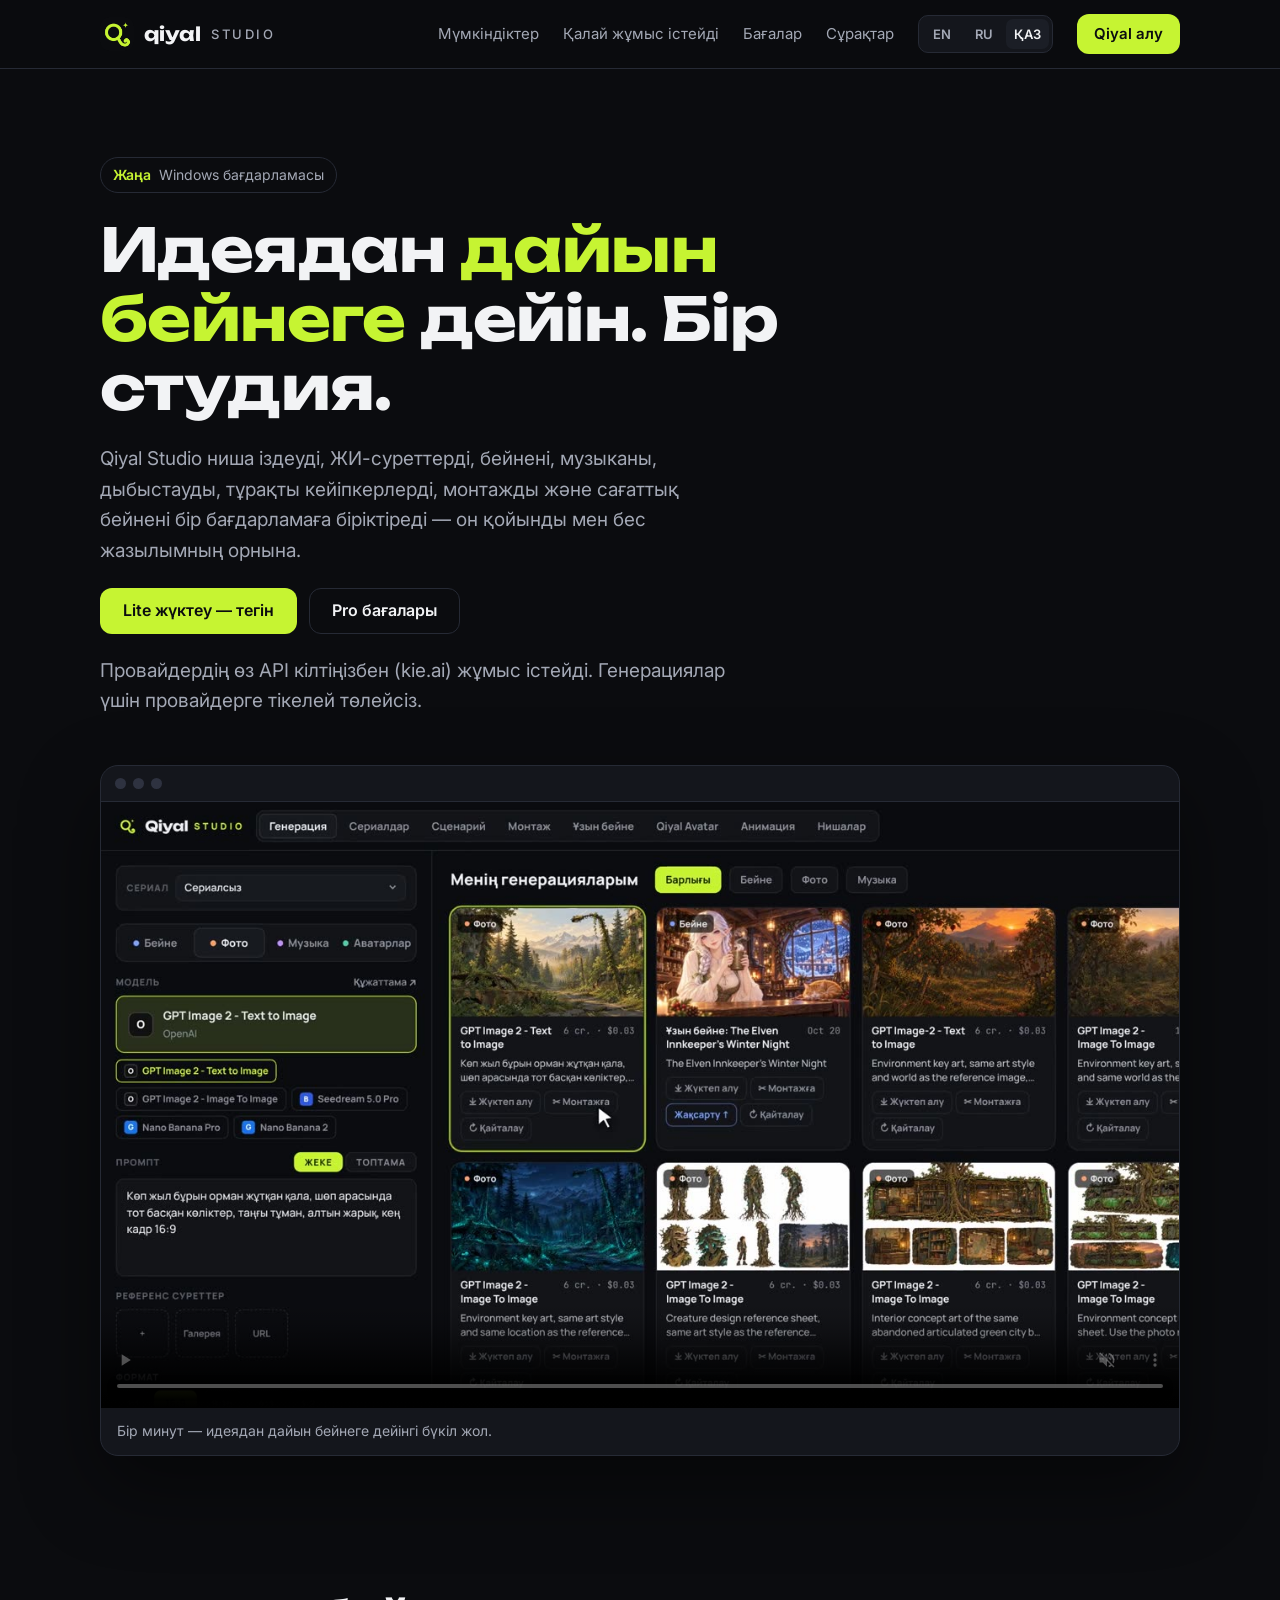
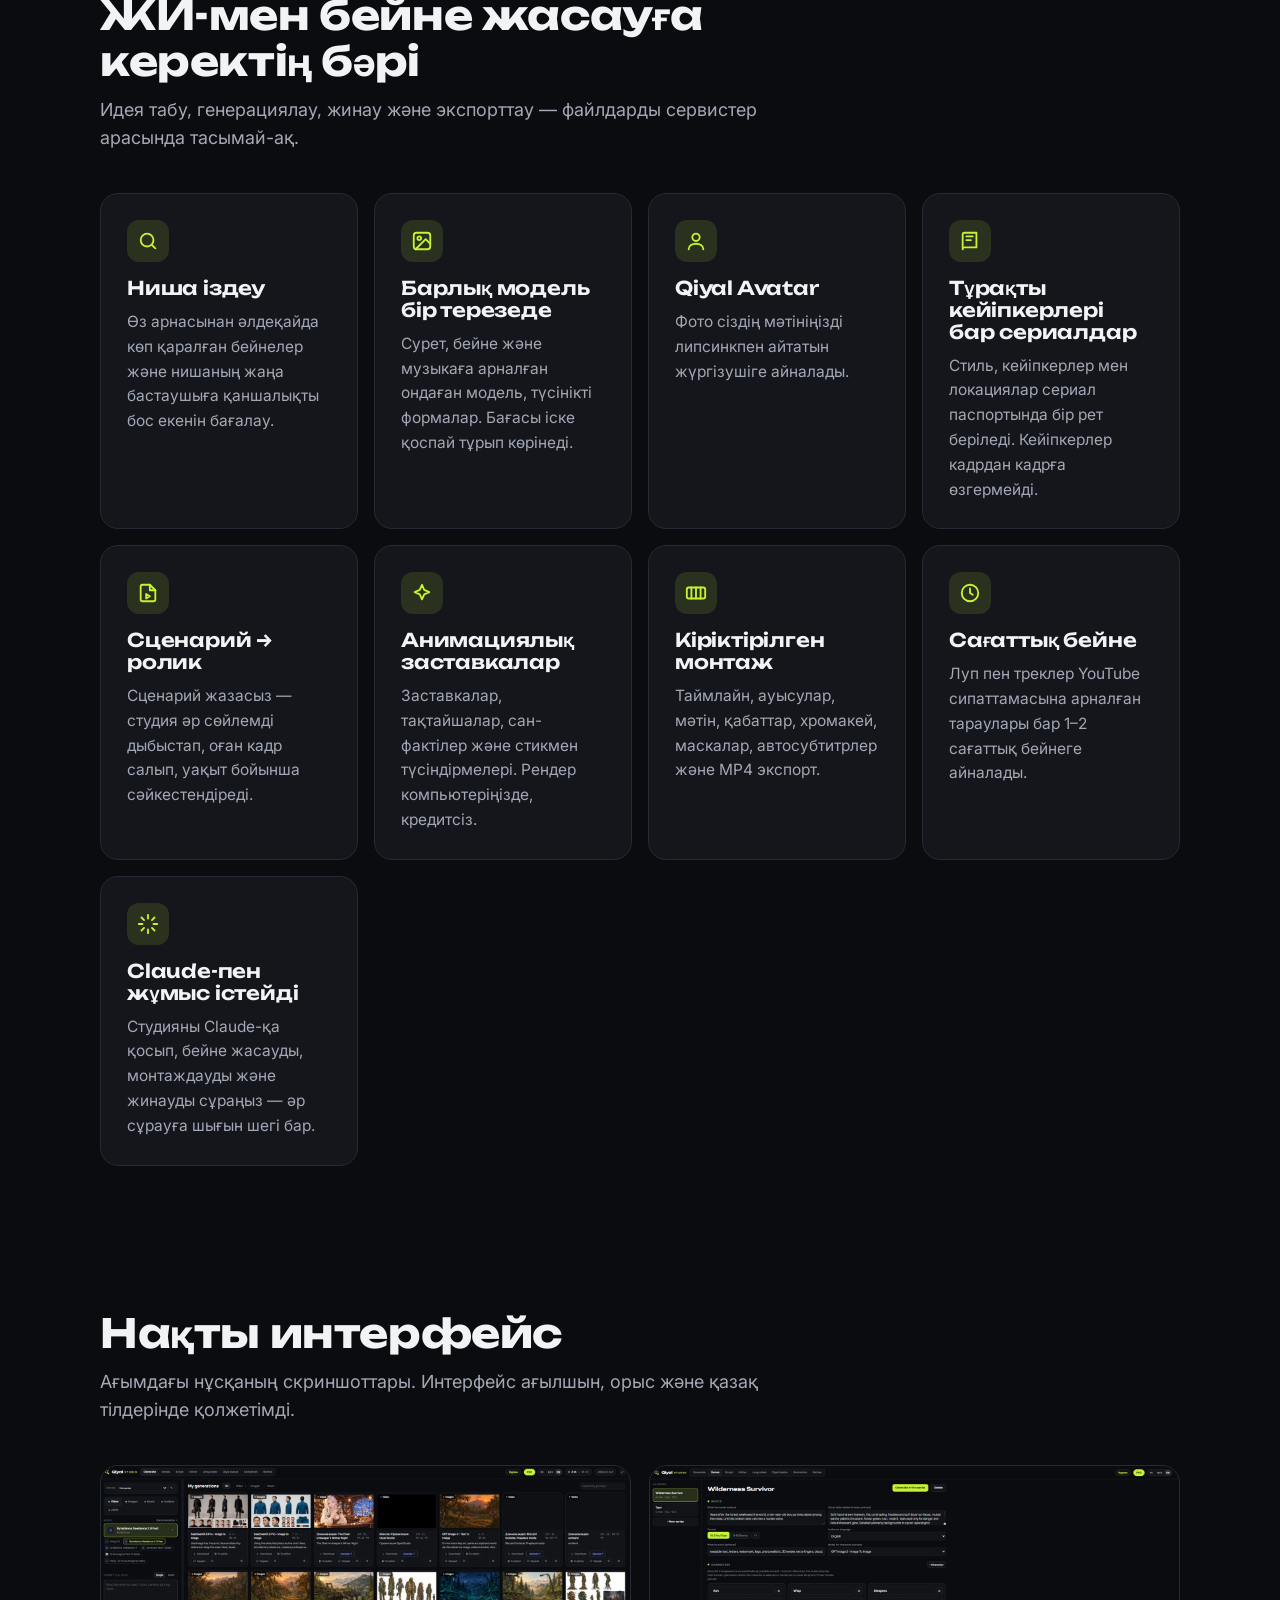
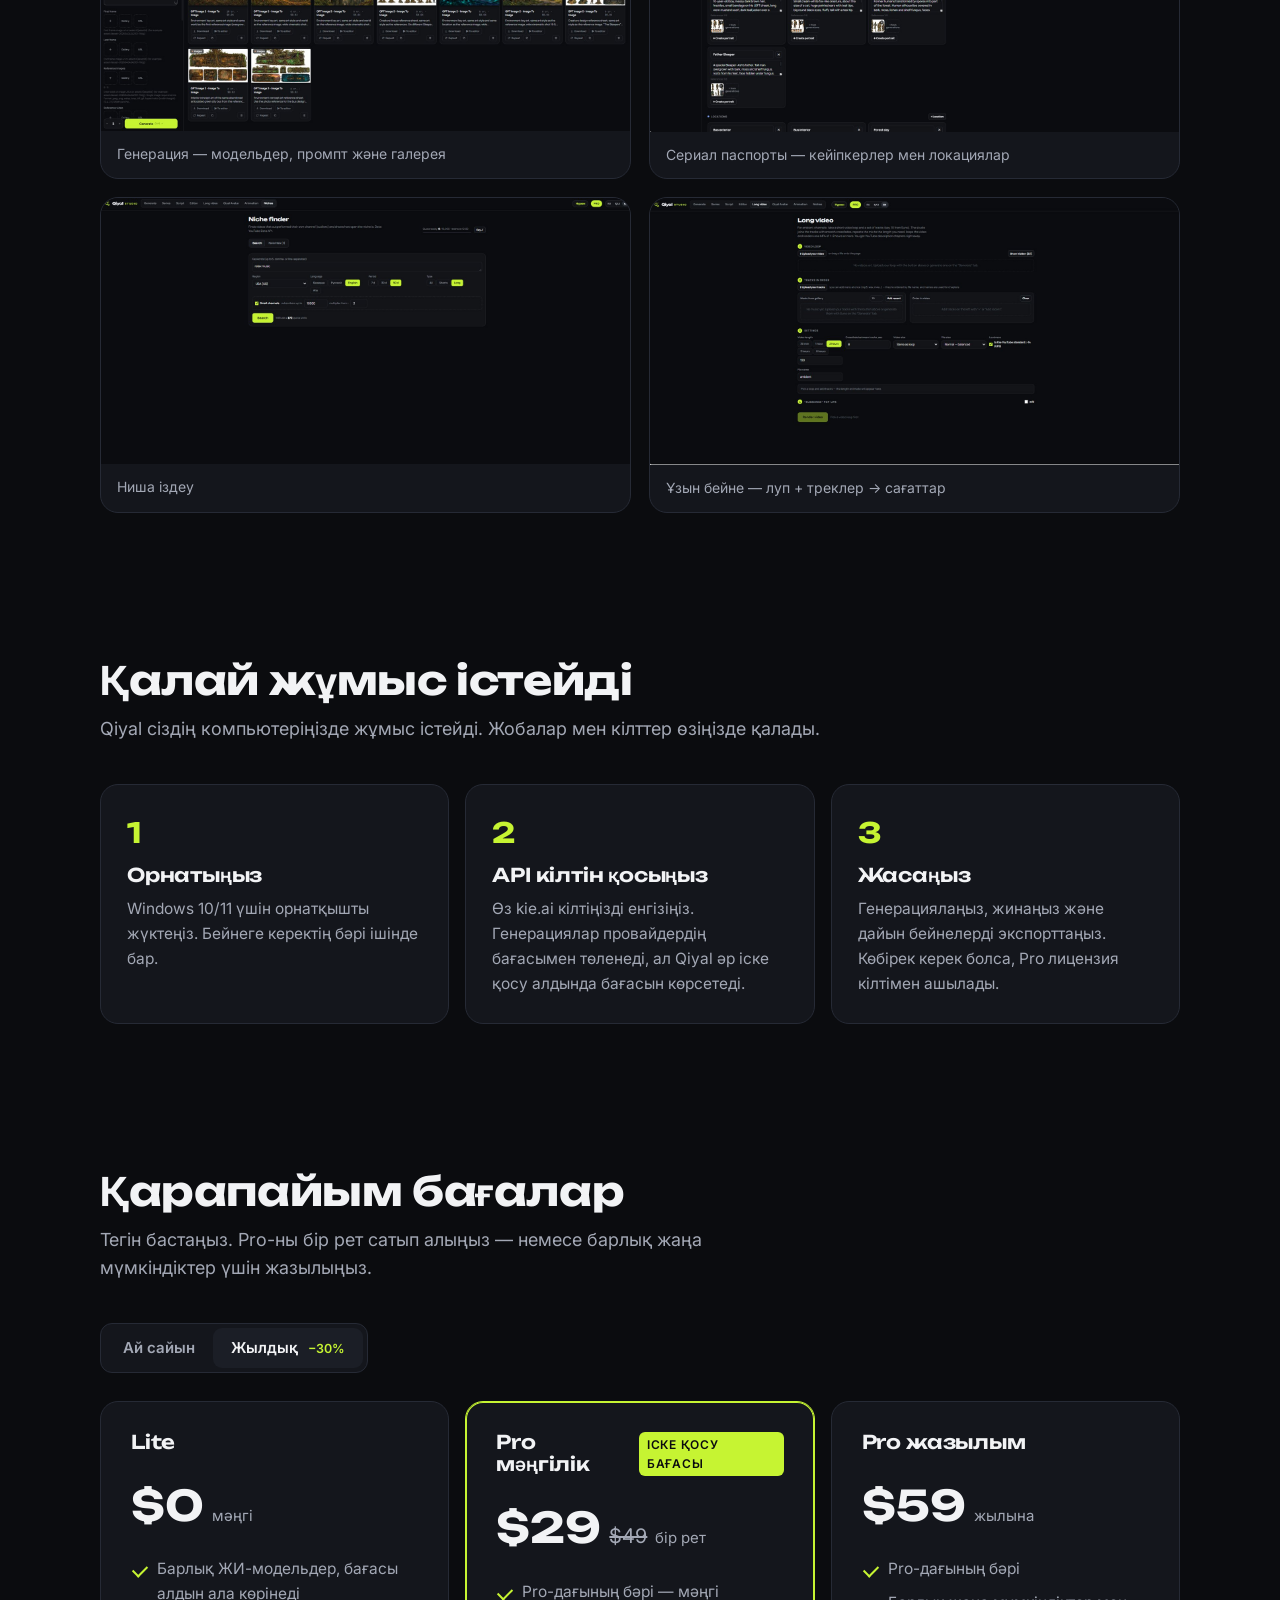
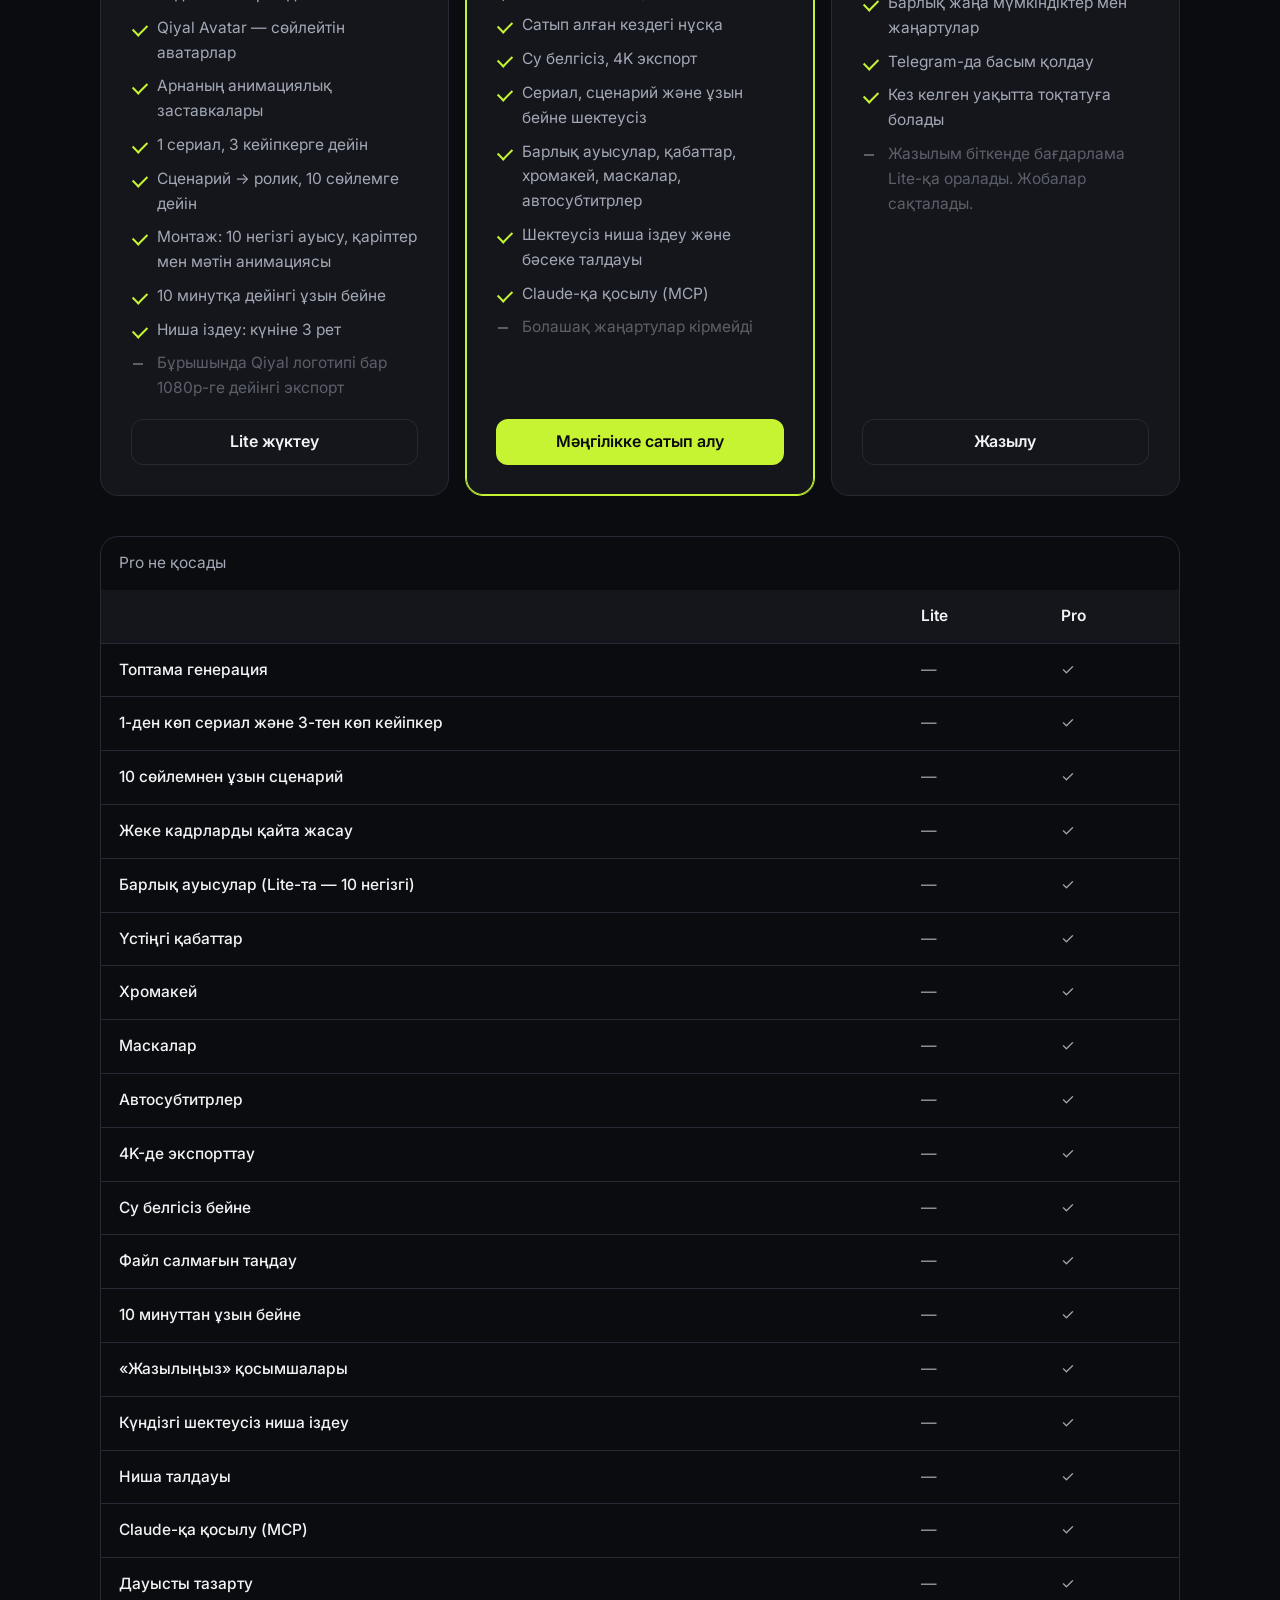
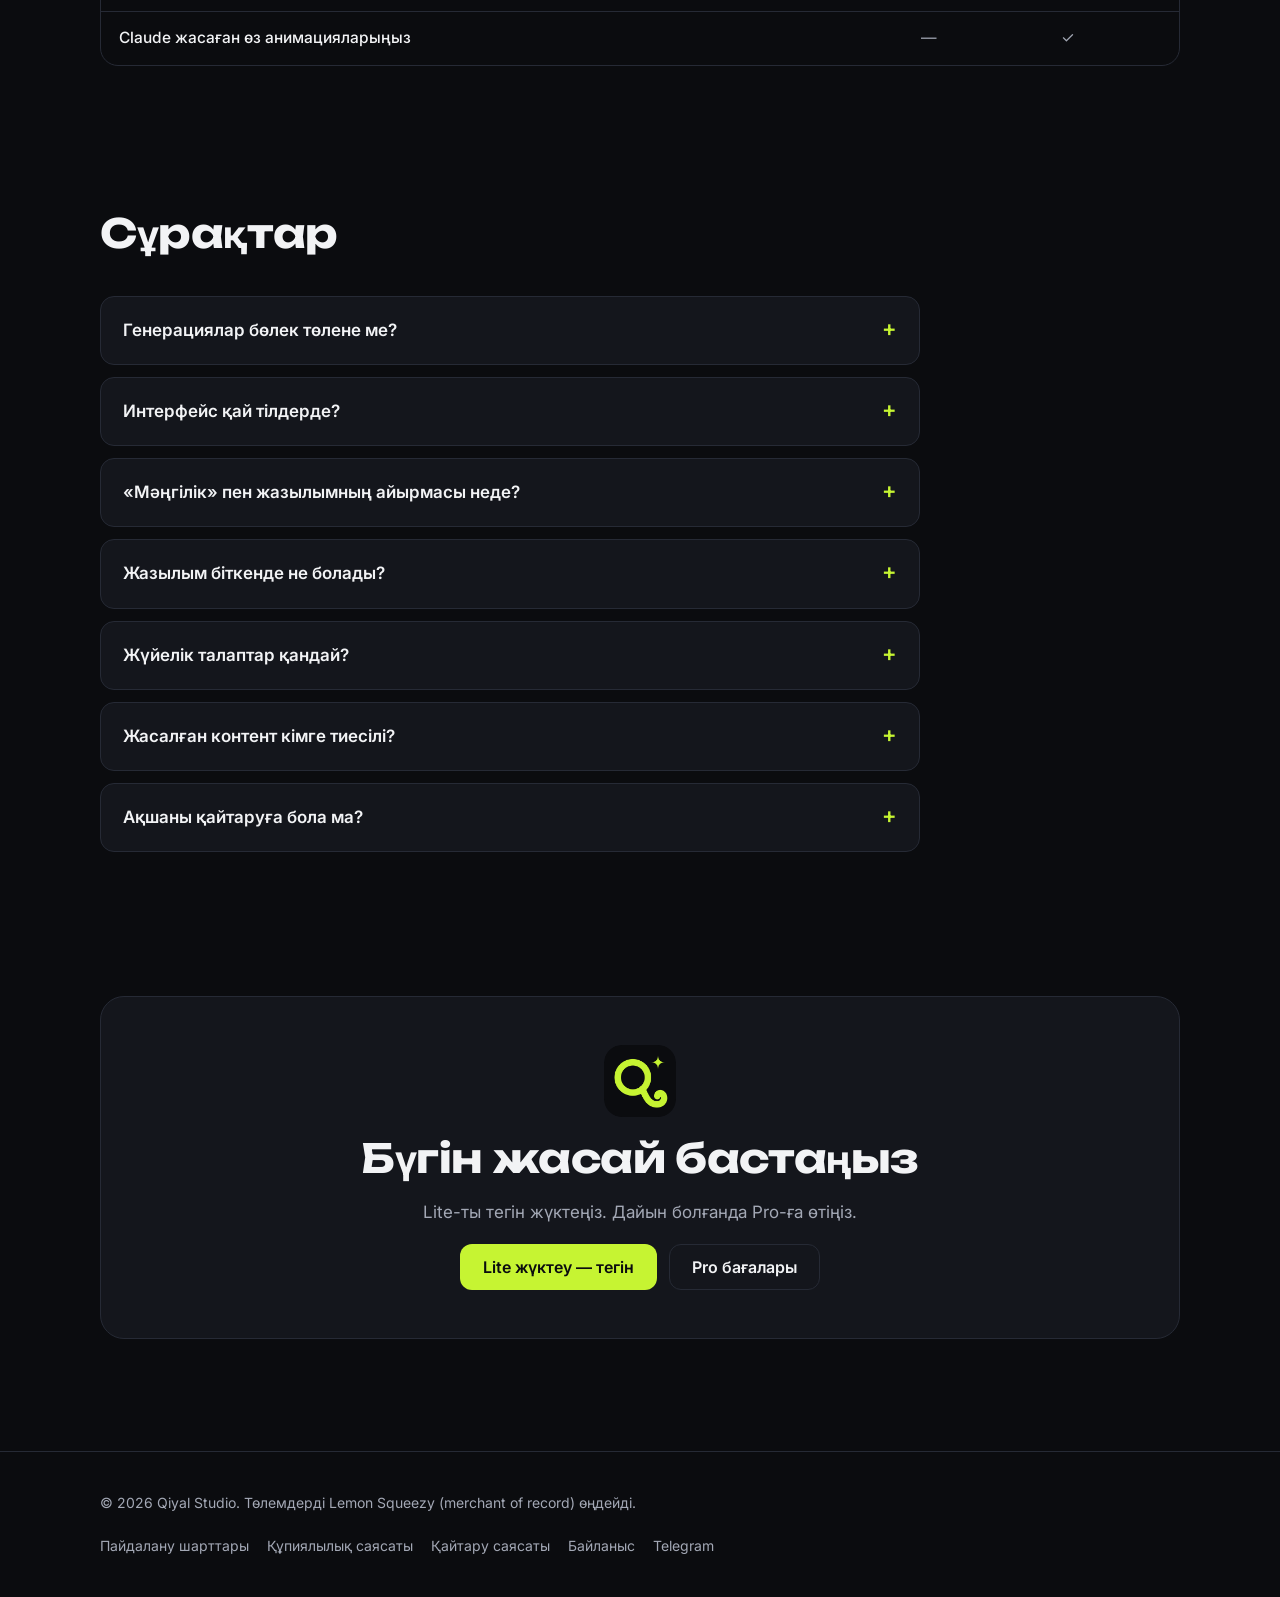
==== kk/index.html @ 86a0d2f8 "Add Qiyal Studio website (EN/RU/KZ) Co-Authored-By: Claude Opus 5.5 <noreply@anthropic.com> Claude-S" ====
<!doctype html>
<html lang="kk">
<head>
<meta charset="utf-8">
<meta name="viewport" content="width=device-width, initial-scale=1">
<title>Qiyal Studio — Windows-қа арналған ЖИ-контент студиясы</title>
<meta name="description" content="ЖИ-суреттер, бейне, музыка, дыбыстау, тұрақты кейіпкерлер, монтаж және сағаттық бейне — бір бағдарламада. Өз API кілтіңізбен жұмыс істейді.">
<link rel="icon" type="image/png" href="../assets/favicon.png">
<link rel="alternate" hreflang="en" href="../index.html"><link rel="alternate" hreflang="ru" href="../ru/index.html"><link rel="alternate" hreflang="kk" href="../kk/index.html">
<link rel="preconnect" href="https://fonts.googleapis.com">
<link rel="preconnect" href="https://fonts.gstatic.com" crossorigin>
<link href="https://fonts.googleapis.com/css2?family=Inter:wght@400;500;600&family=Unbounded:wght@600;700&display=swap" rel="stylesheet">
<link rel="stylesheet" href="../style.css">
</head>
<body><header class="nav"><div class="wrap">
<a class="brand" href="index.html"><img src="../assets/logo.png" alt="">qiyal <span>studio</span></a>
<nav class="nav-links" aria-label="Main"><a href="#features">Мүмкіндіктер</a><a href="#how">Қалай жұмыс істейді</a><a href="#pricing">Бағалар</a><a href="#faq">Сұрақтар</a><div class="langsw" role="group" aria-label="Language"><a href="../index.html" data-lang="en">EN</a><a href="../ru/index.html" data-lang="ru">RU</a><a href="../kk/index.html" data-lang="kk" class="on" aria-current="true">ҚАЗ</a></div><a class="btn btn-primary btn-sm" href="#pricing">Qiyal алу</a></nav>
</div></header>
<main>
<section class="hero"><div class="wrap">
 <div class="hero-copy">
  <span class="eyebrow"><b>Жаңа</b> Windows бағдарламасы</span>
  <h1>Идеядан <em>дайын бейнеге</em> дейін. Бір студия.</h1>
  <p>Qiyal Studio ниша іздеуді, ЖИ-суреттерді, бейнені, музыканы, дыбыстауды, тұрақты кейіпкерлерді, монтажды және сағаттық бейнені бір бағдарламаға біріктіреді — он қойынды мен бес жазылымның орнына.</p>
  <div class="cta-row"><a class="btn btn-primary" href="#download">Lite жүктеу — тегін</a><a class="btn btn-ghost" href="#pricing">Pro бағалары</a></div>
  <p class="note">Провайдердің өз API кілтіңізбен (kie.ai) жұмыс істейді. Генерациялар үшін провайдерге тікелей төлейсіз.</p>
 </div>
 <figure class="shot videoshot"><div class="shot-bar" aria-hidden="true"><i></i><i></i><i></i></div>
  <video src="../assets/promo_kk.mp4" poster="../assets/poster_kk.jpg" autoplay muted loop playsinline controls preload="metadata" width="1280" height="720"></video>
  <figcaption>Бір минут — идеядан дайын бейнеге дейінгі бүкіл жол.</figcaption></figure>
</div></section>

<section id="features"><div class="wrap">
 <div class="section-head"><h2>ЖИ-мен бейне жасауға керектің бәрі</h2><p>Идея табу, генерациялау, жинау және экспорттау — файлдарды сервистер арасында тасымай-ақ.</p></div>
 <div class="grid"><article class="card"><div class="icon"><svg viewBox="0 0 24 24" fill="none" stroke="currentColor" stroke-width="2" stroke-linecap="round" stroke-linejoin="round" aria-hidden="true"><circle cx="11" cy="11" r="7"/><path d="m20 20-3.5-3.5"/></svg></div><h3>Ниша іздеу</h3><p>Өз арнасынан әлдеқайда көп қаралған бейнелер және нишаның жаңа бастаушыға қаншалықты бос екенін бағалау.</p></article><article class="card"><div class="icon"><svg viewBox="0 0 24 24" fill="none" stroke="currentColor" stroke-width="2" stroke-linecap="round" stroke-linejoin="round" aria-hidden="true"><rect x="3" y="3" width="18" height="18" rx="3"/><circle cx="9" cy="9" r="2"/><path d="m21 15-5-5L5 21"/></svg></div><h3>Барлық модель бір терезеде</h3><p>Сурет, бейне және музыкаға арналған ондаған модель, түсінікті формалар. Бағасы іске қоспай тұрып көрінеді.</p></article><article class="card"><div class="icon"><svg viewBox="0 0 24 24" fill="none" stroke="currentColor" stroke-width="2" stroke-linecap="round" stroke-linejoin="round" aria-hidden="true"><circle cx="12" cy="8" r="4"/><path d="M4 21c0-4 4-6 8-6s8 2 8 6"/></svg></div><h3>Qiyal Avatar</h3><p>Фото сіздің мәтініңізді липсинкпен айтатын жүргізушіге айналады.</p></article><article class="card"><div class="icon"><svg viewBox="0 0 24 24" fill="none" stroke="currentColor" stroke-width="2" stroke-linecap="round" stroke-linejoin="round" aria-hidden="true"><path d="M4 19.5V5a2 2 0 0 1 2-2h13v16H6a2 2 0 0 0-2 2"/><path d="M8 7h7M8 11h5"/></svg></div><h3>Тұрақты кейіпкерлері бар сериалдар</h3><p>Стиль, кейіпкерлер мен локациялар сериал паспортында бір рет беріледі. Кейіпкерлер кадрдан кадрға өзгермейді.</p></article><article class="card"><div class="icon"><svg viewBox="0 0 24 24" fill="none" stroke="currentColor" stroke-width="2" stroke-linecap="round" stroke-linejoin="round" aria-hidden="true"><path d="M14 3H6a2 2 0 0 0-2 2v14a2 2 0 0 0 2 2h12a2 2 0 0 0 2-2V9z"/><path d="M14 3v6h6"/><path d="m10 13 4 2.5-4 2.5z"/></svg></div><h3>Сценарий → ролик</h3><p>Сценарий жазасыз — студия әр сөйлемді дыбыстап, оған кадр салып, уақыт бойынша сәйкестендіреді.</p></article><article class="card"><div class="icon"><svg viewBox="0 0 24 24" fill="none" stroke="currentColor" stroke-width="2" stroke-linecap="round" stroke-linejoin="round" aria-hidden="true"><path d="M12 3l2.4 5.6L20 11l-5.6 2.4L12 19l-2.4-5.6L4 11l5.6-2.4z"/></svg></div><h3>Анимациялық заставкалар</h3><p>Заставкалар, тақтайшалар, сан-фактілер және стикмен түсіндірмелері. Рендер компьютеріңізде, кредитсіз.</p></article><article class="card"><div class="icon"><svg viewBox="0 0 24 24" fill="none" stroke="currentColor" stroke-width="2" stroke-linecap="round" stroke-linejoin="round" aria-hidden="true"><rect x="2" y="6" width="20" height="12" rx="2"/><path d="M7 6v12M12 6v12M17 6v12"/></svg></div><h3>Кіріктірілген монтаж</h3><p>Таймлайн, ауысулар, мәтін, қабаттар, хромакей, маскалар, автосубтитрлер және MP4 экспорт.</p></article><article class="card"><div class="icon"><svg viewBox="0 0 24 24" fill="none" stroke="currentColor" stroke-width="2" stroke-linecap="round" stroke-linejoin="round" aria-hidden="true"><circle cx="12" cy="12" r="9"/><path d="M12 7v5l3 2"/></svg></div><h3>Сағаттық бейне</h3><p>Луп пен треклер YouTube сипаттамасына арналған тараулары бар 1–2 сағаттық бейнеге айналады.</p></article><article class="card"><div class="icon"><svg viewBox="0 0 24 24" fill="none" stroke="currentColor" stroke-width="2" stroke-linecap="round" stroke-linejoin="round" aria-hidden="true"><path d="M12 2v4M12 18v4M4.9 4.9l2.8 2.8M16.3 16.3l2.8 2.8M2 12h4M18 12h4M4.9 19.1l2.8-2.8M16.3 7.7l2.8-2.8"/></svg></div><h3>Claude-пен жұмыс істейді</h3><p>Студияны Claude-қа қосып, бейне жасауды, монтаждауды және жинауды сұраңыз — әр сұрауға шығын шегі бар.</p></article></div>
</div></section>

<section><div class="wrap">
 <div class="section-head"><h2>Нақты интерфейс</h2><p>Ағымдағы нұсқаның скриншоттары. Интерфейс ағылшын, орыс және қазақ тілдерінде қолжетімді.</p></div>
 <div class="shots"><figure class="shotfig"><img src="../assets/screens/generate.jpg" alt="Генерация — модельдер, промпт және галерея" loading="lazy" width="1600" height="800"><figcaption>Генерация — модельдер, промпт және галерея</figcaption></figure><figure class="shotfig"><img src="../assets/screens/series.jpg" alt="Сериал паспорты — кейіпкерлер мен локациялар" loading="lazy" width="1600" height="800"><figcaption>Сериал паспорты — кейіпкерлер мен локациялар</figcaption></figure><figure class="shotfig"><img src="../assets/screens/niches.jpg" alt="Ниша іздеу" loading="lazy" width="1600" height="800"><figcaption>Ниша іздеу</figcaption></figure><figure class="shotfig"><img src="../assets/screens/long.jpg" alt="Ұзын бейне — луп + треклер → сағаттар" loading="lazy" width="1600" height="800"><figcaption>Ұзын бейне — луп + треклер → сағаттар</figcaption></figure></div>
</div></section>

<section id="how"><div class="wrap">
 <div class="section-head"><h2>Қалай жұмыс істейді</h2><p>Qiyal сіздің компьютеріңізде жұмыс істейді. Жобалар мен кілттер өзіңізде қалады.</p></div>
 <div class="steps"><div class="step"><h3>Орнатыңыз</h3><p>Windows 10/11 үшін орнатқышты жүктеңіз. Бейнеге керектің бәрі ішінде бар.</p></div><div class="step"><h3>API кілтін қосыңыз</h3><p>Өз kie.ai кілтіңізді енгізіңіз. Генерациялар провайдердің бағасымен төленеді, ал Qiyal әр іске қосу алдында бағасын көрсетеді.</p></div><div class="step"><h3>Жасаңыз</h3><p>Генерациялаңыз, жинаңыз және дайын бейнелерді экспорттаңыз. Көбірек керек болса, Pro лицензия кілтімен ашылады.</p></div></div>
</div></section>

<section id="pricing"><div class="wrap">
 <div class="section-head"><h2>Қарапайым бағалар</h2><p>Тегін бастаңыз. Pro-ны бір рет сатып алыңыз — немесе барлық жаңа мүмкіндіктер үшін жазылыңыз.</p></div>
 <div class="toggle" role="group"><button type="button" id="bill-month" aria-pressed="false">Ай сайын</button><button type="button" id="bill-year" aria-pressed="true">Жылдық <small>−30%</small></button></div>
 <div class="plans">
  <div class="plan"><div class="plan-top"><h3>Lite</h3></div><div class="price"><b>$0</b><span>мәңгі</span></div><ul><li>Барлық ЖИ-модельдер, бағасы алдын ала көрінеді</li><li>Qiyal Avatar — сөйлейтін аватарлар</li><li>Арнаның анимациялық заставкалары</li><li>1 сериал, 3 кейіпкерге дейін</li><li>Сценарий → ролик, 10 сөйлемге дейін</li><li>Монтаж: 10 негізгі ауысу, қаріптер мен мәтін анимациясы</li><li>10 минутқа дейінгі ұзын бейне</li><li>Ниша іздеу: күніне 3 рет</li><li class="no">Бұрышында Qiyal логотипі бар 1080p-ге дейінгі экспорт</li></ul><a class="btn btn-ghost" id="download" href="https://t.me/qiyal_studio">Lite жүктеу</a></div>
  <div class="plan featured"><div class="plan-top"><h3>Pro мәңгілік</h3><span class="tag">Іске қосу бағасы</span></div><div class="price"><b>$29</b><s>$49</s><span>бір рет</span></div><ul><li>Pro-дағының бәрі — мәңгі</li><li>Сатып алған кездегі нұсқа</li><li>Су белгісіз, 4K экспорт</li><li>Сериал, сценарий және ұзын бейне шектеусіз</li><li>Барлық ауысулар, қабаттар, хромакей, маскалар, автосубтитрлер</li><li>Шектеусіз ниша іздеу және бәсеке талдауы</li><li>Claude-қа қосылу (MCP)</li><li class="no">Болашақ жаңартулар кірмейді</li></ul><a class="btn btn-primary" href="https://t.me/qiyal_studio">Мәңгілікке сатып алу</a></div>
  <div class="plan"><div class="plan-top"><h3>Pro жазылым</h3></div><div class="price"><b id="sub-price">$59</b><span id="sub-period">жылына</span></div><ul><li>Pro-дағының бәрі</li><li>Барлық жаңа мүмкіндіктер мен жаңартулар</li><li>Telegram-да басым қолдау</li><li>Кез келген уақытта тоқтатуға болады</li><li class="no">Жазылым біткенде бағдарлама Lite-қа оралады. Жобалар сақталады.</li></ul><a class="btn btn-ghost" id="sub-btn" href="https://t.me/qiyal_studio">Жазылу</a></div>
 </div>
 <div class="table-box"><table><caption class="muted" style="text-align:left;padding:14px 18px;caption-side:top">Pro не қосады</caption>
  <thead><tr><th scope="col"></th><th scope="col">Lite</th><th scope="col">Pro</th></tr></thead><tbody><tr><td>Топтама генерация</td><td>—</td><td>✓</td></tr><tr><td>1-ден көп сериал және 3-тен көп кейіпкер</td><td>—</td><td>✓</td></tr><tr><td>10 сөйлемнен ұзын сценарий</td><td>—</td><td>✓</td></tr><tr><td>Жеке кадрларды қайта жасау</td><td>—</td><td>✓</td></tr><tr><td>Барлық ауысулар (Lite-та — 10 негізгі)</td><td>—</td><td>✓</td></tr><tr><td>Үстіңгі қабаттар</td><td>—</td><td>✓</td></tr><tr><td>Хромакей</td><td>—</td><td>✓</td></tr><tr><td>Маскалар</td><td>—</td><td>✓</td></tr><tr><td>Автосубтитрлер</td><td>—</td><td>✓</td></tr><tr><td>4K-де экспорттау</td><td>—</td><td>✓</td></tr><tr><td>Су белгісіз бейне</td><td>—</td><td>✓</td></tr><tr><td>Файл салмағын таңдау</td><td>—</td><td>✓</td></tr><tr><td>10 минуттан ұзын бейне</td><td>—</td><td>✓</td></tr><tr><td>«Жазылыңыз» қосымшалары</td><td>—</td><td>✓</td></tr><tr><td>Күндізгі шектеусіз ниша іздеу</td><td>—</td><td>✓</td></tr><tr><td>Ниша талдауы</td><td>—</td><td>✓</td></tr><tr><td>Claude-қа қосылу (MCP)</td><td>—</td><td>✓</td></tr><tr><td>Дауысты тазарту</td><td>—</td><td>✓</td></tr><tr><td>Claude жасаған өз анимацияларыңыз</td><td>—</td><td>✓</td></tr></tbody></table></div>
</div></section>

<section id="faq"><div class="wrap"><div class="section-head"><h2>Сұрақтар</h2></div><div class="faq"><details><summary>Генерациялар бөлек төлене ме?</summary><p>Иә. Qiyal провайдердің (kie.ai) өз API кілтіңізбен жұмыс істейді, генерациялар провайдерге оның бағасымен төленеді. Qiyal әр іске қосу алдында бағасын көрсетеді. Qiyal лицензиясы — тек бағдарлама.</p></details><details><summary>Интерфейс қай тілдерде?</summary><p>Ағылшын, орыс және қазақ тілдерінде. Тілді жоғарғы панельде кез келген уақытта ауыстыруға болады.</p></details><details><summary>«Мәңгілік» пен жазылымның айырмасы неде?</summary><p>«Мәңгілік» — бір реттік төлем: сатып алған кездегі Pro нұсқасы сізде мәңгі қалады, болашақ жаңартуларсыз. Жазылым — Pro және ол белсенді тұрғанда барлық жаңартулар. «Мәңгіліктен» жазылымға кез келген уақытта өтуге болады.</p></details><details><summary>Жазылым біткенде не болады?</summary><p>Бағдарлама Lite-қа оралады. Жобалар, сериалдар мен файлдар компьютеріңізде қалады, ал Pro жазылымды ұзартқанда қайта ашылады.</p></details><details><summary>Жүйелік талаптар қандай?</summary><p>Windows 10 немесе 11 (64-бит) және ЖИ-генерация мен лицензияны белсендіру үшін интернет. Монтаж, анимация және экспорт компьютеріңізде орындалады.</p></details><details><summary>Жасалған контент кімге тиесілі?</summary><p>Сізге. ЖИ-нәтижелерге құқық провайдер мен нақты модельдің шарттарына да байланысты.</p></details><details><summary>Ақшаны қайтаруға бола ма?</summary><p>Иә — сатып алғаннан кейін 14 күн ішінде. Толығырақ <a href="refund.html">қайтару саясатында</a>.</p></details></div></div></section>

<section><div class="wrap"><div class="cta">
 <img src="../assets/logo.png" alt="" width="72" height="72" style="border-radius:18px">
 <h2>Бүгін жасай бастаңыз</h2><p class="muted">Lite-ты тегін жүктеңіз. Дайын болғанда Pro-ға өтіңіз.</p>
 <div class="cta-row" style="justify-content:center"><a class="btn btn-primary" href="https://t.me/qiyal_studio">Lite жүктеу — тегін</a><a class="btn btn-ghost" href="#pricing">Pro бағалары</a></div>
</div></div></section>
</main>
<footer><div class="wrap">
<div>© 2026 Qiyal Studio. Төлемдерді Lemon Squeezy (merchant of record) өңдейді.</div>
<nav aria-label="Legal"><a href="terms.html">Пайдалану шарттары</a><a href="privacy.html">Құпиялылық саясаты</a><a href="refund.html">Қайтару саясаты</a><a href="mailto:studioqiyal@gmail.com">Байланыс</a><a href="https://t.me/qiyal_studio">Telegram</a></nav>
</div></footer>
<script>
document.querySelectorAll('.langsw a').forEach(a=>a.addEventListener('click',()=>{try{localStorage.setItem('qiyal_lang',a.dataset.lang)}catch(e){}}));
</script>
<script>
(function(){var m=document.getElementById('bill-month'),y=document.getElementById('bill-year'),pr=document.getElementById('sub-price'),pe=document.getElementById('sub-period'),b=document.getElementById('sub-btn');
function set(yr){y.setAttribute('aria-pressed',yr);m.setAttribute('aria-pressed',!yr);pr.textContent=yr?'$59':'$7';pe.textContent=yr?"\u0436\u044b\u043b\u044b\u043d\u0430":"\u0430\u0439\u044b\u043d\u0430";b.setAttribute('href',yr?'https://t.me/qiyal_studio':'https://t.me/qiyal_studio')}
m.addEventListener('click',function(){set(false)});y.addEventListener('click',function(){set(true)})})();
</script>
</body></html>
---- style.css ----
:root{
  --bg:#0B0C0F;
  --surface:#14161C;
  --surface-2:#1B1E26;
  --line:#262A35;
  --text:#F2F3F5;
  --muted:#A3A8B5;
  --accent:#C6F432;
  --accent-ink:#0B0C0F;
  --radius:18px;
  --max:1120px;
}
*{box-sizing:border-box}
html{scroll-behavior:smooth}
body{margin:0;background:var(--bg);color:var(--text);font-family:Inter,system-ui,-apple-system,"Segoe UI",sans-serif;font-size:17px;line-height:1.6;-webkit-font-smoothing:antialiased}
img{max-width:100%;display:block}
a{color:var(--accent);text-decoration:none}
a:hover{text-decoration:underline}
h1,h2,h3{font-family:Unbounded,Inter,sans-serif;line-height:1.15;margin:0;letter-spacing:-0.01em}
h1{font-size:clamp(34px,6vw,60px);font-weight:700}
h2{font-size:clamp(26px,4vw,40px);font-weight:700}
h3{font-size:19px;font-weight:600}
p{margin:0}
.wrap{max-width:var(--max);margin:0 auto;padding:0 20px}
.muted{color:var(--muted)}

/* nav */
.nav{position:sticky;top:0;z-index:10;background:rgba(11,12,15,.85);backdrop-filter:blur(10px);border-bottom:1px solid var(--line)}
.nav .wrap{display:flex;align-items:center;justify-content:space-between;gap:16px;height:68px}
.brand{display:flex;align-items:center;gap:10px;color:var(--text);font-family:Unbounded,sans-serif;font-weight:700;font-size:19px}
.brand:hover{text-decoration:none}
.brand img{width:34px;height:34px;border-radius:9px}
.brand span{color:var(--muted);font-family:Inter,sans-serif;font-weight:500;font-size:13px;letter-spacing:.2em;text-transform:uppercase}
.nav-links{display:flex;align-items:center;gap:24px}
.nav-links a{color:var(--muted);font-size:15px}
.nav-links a:hover{color:var(--text);text-decoration:none}
.nav-links a.btn-primary,.nav-links a.btn-primary:hover{color:var(--accent-ink)}
@media (max-width:720px){.nav-links a:not(.btn){display:none}}

/* buttons */
.btn{display:inline-flex;align-items:center;justify-content:center;gap:8px;min-height:46px;padding:0 22px;border-radius:12px;font-weight:600;font-size:16px;border:1px solid transparent;cursor:pointer;transition:transform .15s ease,background .15s ease}
.btn:hover{text-decoration:none;transform:translateY(-1px)}
.btn-primary{background:var(--accent);color:var(--accent-ink)}
.btn-primary:hover{background:#D6FF4F}
.btn-ghost{background:transparent;color:var(--text);border-color:var(--line)}
.btn-ghost:hover{background:var(--surface)}
.btn-sm{min-height:40px;padding:0 16px;font-size:15px}

/* hero */
.hero{padding:88px 0 64px}
.hero .wrap{display:grid;gap:48px}
.eyebrow{align-self:flex-start;display:inline-flex;align-items:center;gap:8px;padding:6px 12px;border:1px solid var(--line);border-radius:999px;color:var(--muted);font-size:14px}
.eyebrow b{color:var(--accent);font-weight:600}
.hero-copy{display:flex;flex-direction:column;gap:22px;max-width:780px}
.hero-copy h1 em{font-style:normal;color:var(--accent)}
.hero-copy p{font-size:19px;color:var(--muted);max-width:640px}
.cta-row{display:flex;flex-wrap:wrap;gap:12px}
.note{font-size:14px;color:var(--muted)}
.shot{max-width:807px;border:1px solid var(--line);border-radius:var(--radius);overflow:hidden;background:var(--surface);box-shadow:0 30px 80px rgba(0,0,0,.45)}
.shot-bar{display:flex;gap:7px;padding:12px 14px;border-bottom:1px solid var(--line)}
.shot-bar i{width:11px;height:11px;border-radius:50%;background:#2E3240}

/* sections */
section{padding:72px 0}
.section-head{display:flex;flex-direction:column;gap:12px;margin-bottom:40px;max-width:720px}
.section-head p{color:var(--muted);font-size:18px}

/* features */
.grid{display:grid;gap:16px;grid-template-columns:repeat(auto-fill,minmax(250px,1fr))}
.card{background:var(--surface);border:1px solid var(--line);border-radius:var(--radius);padding:26px;display:flex;flex-direction:column;gap:10px}
.card p{color:var(--muted);font-size:15.5px}
.icon{width:42px;height:42px;border-radius:12px;background:rgba(198,244,50,.12);display:flex;align-items:center;justify-content:center;color:var(--accent);margin-bottom:6px}
.icon svg{width:22px;height:22px}
.tag{align-self:flex-start;font-size:12px;font-weight:600;letter-spacing:.06em;text-transform:uppercase;color:var(--accent-ink);background:var(--accent);padding:3px 8px;border-radius:6px}

/* steps */
.steps{display:grid;gap:16px;grid-template-columns:repeat(auto-fit,minmax(240px,1fr));counter-reset:step}
.step{background:var(--surface);border:1px solid var(--line);border-radius:var(--radius);padding:26px;display:flex;flex-direction:column;gap:10px}
.step::before{counter-increment:step;content:counter(step);font-family:Unbounded,sans-serif;font-weight:700;font-size:28px;color:var(--accent)}
.step p{color:var(--muted);font-size:15.5px}

/* split */
.split{display:grid;gap:40px;align-items:center;grid-template-columns:repeat(auto-fit,minmax(300px,1fr))}
.split ul{margin:20px 0 0;padding:0;list-style:none;display:flex;flex-direction:column;gap:10px}
.split li{padding-left:28px;position:relative;color:var(--muted)}
.split li::before{content:"";position:absolute;left:0;top:9px;width:14px;height:8px;border-left:2px solid var(--accent);border-bottom:2px solid var(--accent);transform:rotate(-45deg)}

/* pricing */
.toggle{display:inline-flex;padding:4px;border:1px solid var(--line);border-radius:12px;background:var(--surface);margin-bottom:28px}
.toggle button{min-height:40px;padding:0 18px;border:0;border-radius:9px;background:transparent;color:var(--muted);font:inherit;font-size:15px;font-weight:600;cursor:pointer}
.toggle button[aria-pressed="true"]{background:var(--surface-2);color:var(--text)}
.toggle small{color:var(--accent);font-weight:600;margin-left:6px}
.plans{display:grid;gap:16px;grid-template-columns:repeat(auto-fit,minmax(270px,1fr))}
.plan{background:var(--surface);border:1px solid var(--line);border-radius:var(--radius);padding:30px;display:flex;flex-direction:column;gap:18px}
.plan.featured{border-color:var(--accent);box-shadow:0 0 0 1px var(--accent) inset}
.plan-top{display:flex;align-items:center;justify-content:space-between;gap:8px}
.price{display:flex;align-items:baseline;gap:8px;flex-wrap:wrap}
.price b{font-family:Unbounded,sans-serif;font-size:42px;font-weight:700}
.price s{color:var(--muted);font-size:20px}
.price span{color:var(--muted);font-size:15px}
.plan ul{margin:0;padding:0;list-style:none;display:flex;flex-direction:column;gap:9px;flex-grow:1}
.plan li{padding-left:26px;position:relative;font-size:15.5px;color:var(--muted)}
.plan li::before{content:"";position:absolute;left:2px;top:8px;width:12px;height:7px;border-left:2px solid var(--accent);border-bottom:2px solid var(--accent);transform:rotate(-45deg)}
.plan li.no{opacity:.5}
.plan li.no::before{border:0;width:10px;height:2px;top:12px;background:var(--muted);transform:none}
.plan .btn{width:100%}

/* table */
.table-box{overflow-x:auto;border:1px solid var(--line);border-radius:var(--radius);margin-top:40px}
table{width:100%;border-collapse:collapse;min-width:560px;font-size:15.5px}
th,td{padding:14px 18px;text-align:left;border-bottom:1px solid var(--line);vertical-align:top}
th{font-weight:600;background:var(--surface)}
td{color:var(--muted)}
td:first-child{color:var(--text);font-weight:500}
tr:last-child td{border-bottom:0}

/* faq */
.faq{display:flex;flex-direction:column;gap:12px;max-width:820px}
details{background:var(--surface);border:1px solid var(--line);border-radius:14px;padding:4px 22px}
summary{cursor:pointer;list-style:none;padding:16px 0;font-weight:600;display:flex;justify-content:space-between;gap:16px}
summary::-webkit-details-marker{display:none}
summary::after{content:"+";color:var(--accent);font-size:22px;line-height:1}
details[open] summary::after{content:"–"}
details p{color:var(--muted);padding-bottom:18px;font-size:15.5px}

/* cta + footer */
.cta{background:var(--surface);border:1px solid var(--line);border-radius:24px;padding:48px 32px;display:flex;flex-direction:column;align-items:center;text-align:center;gap:18px}
footer{border-top:1px solid var(--line);padding:40px 0;margin-top:40px}
footer .wrap{display:flex;flex-wrap:wrap;justify-content:space-between;gap:20px;font-size:14px;color:var(--muted)}
footer nav{display:flex;flex-wrap:wrap;gap:18px}
footer a{color:var(--muted)}
footer a:hover{color:var(--text)}

/* legal pages */
.legal{padding:64px 0}
.legal .wrap{max-width:780px}
.legal h1{font-size:clamp(30px,5vw,42px);margin-bottom:8px}
.legal h2{font-size:21px;margin:36px 0 12px}
.legal p,.legal li{color:var(--muted);font-size:16px}
.legal p+p{margin-top:12px}
.legal ul{padding-left:22px;display:flex;flex-direction:column;gap:6px}
.legal .updated{font-size:14px;margin-bottom:28px}
.legal strong{color:var(--text)}

:focus-visible{outline:2px solid var(--accent);outline-offset:3px;border-radius:6px}

/* language switch */
.langsw{display:flex;gap:2px;padding:3px;border:1px solid var(--line);border-radius:10px;background:var(--surface)}
.langsw a{min-width:40px;height:30px;padding:0 8px;border-radius:7px;display:flex;align-items:center;justify-content:center;font-size:13px;font-weight:600;color:var(--muted)}
.langsw a:hover{color:var(--text);text-decoration:none}
.langsw a.on{background:var(--surface-2);color:var(--text)}
/* video + screenshots */
.videoshot video{display:block;width:100%;height:auto;background:#000}
.videoshot figcaption,.shotfig figcaption{padding:12px 16px;color:var(--muted);font-size:14px}
figure{margin:0}
.shots{display:grid;gap:18px;grid-template-columns:repeat(auto-fit,minmax(min(100%,460px),1fr))}
.shotfig{border:1px solid var(--line);border-radius:var(--radius);overflow:hidden;background:var(--surface)}
.shotfig img{width:100%;height:auto;display:block}
.shot{max-width:none}
@media (max-width:720px){.nav .wrap{gap:8px}.brand span{display:none}.langsw a{min-width:34px;padding:0 5px}}
@media (max-width:720px){.nav-links .langsw a{display:flex}}
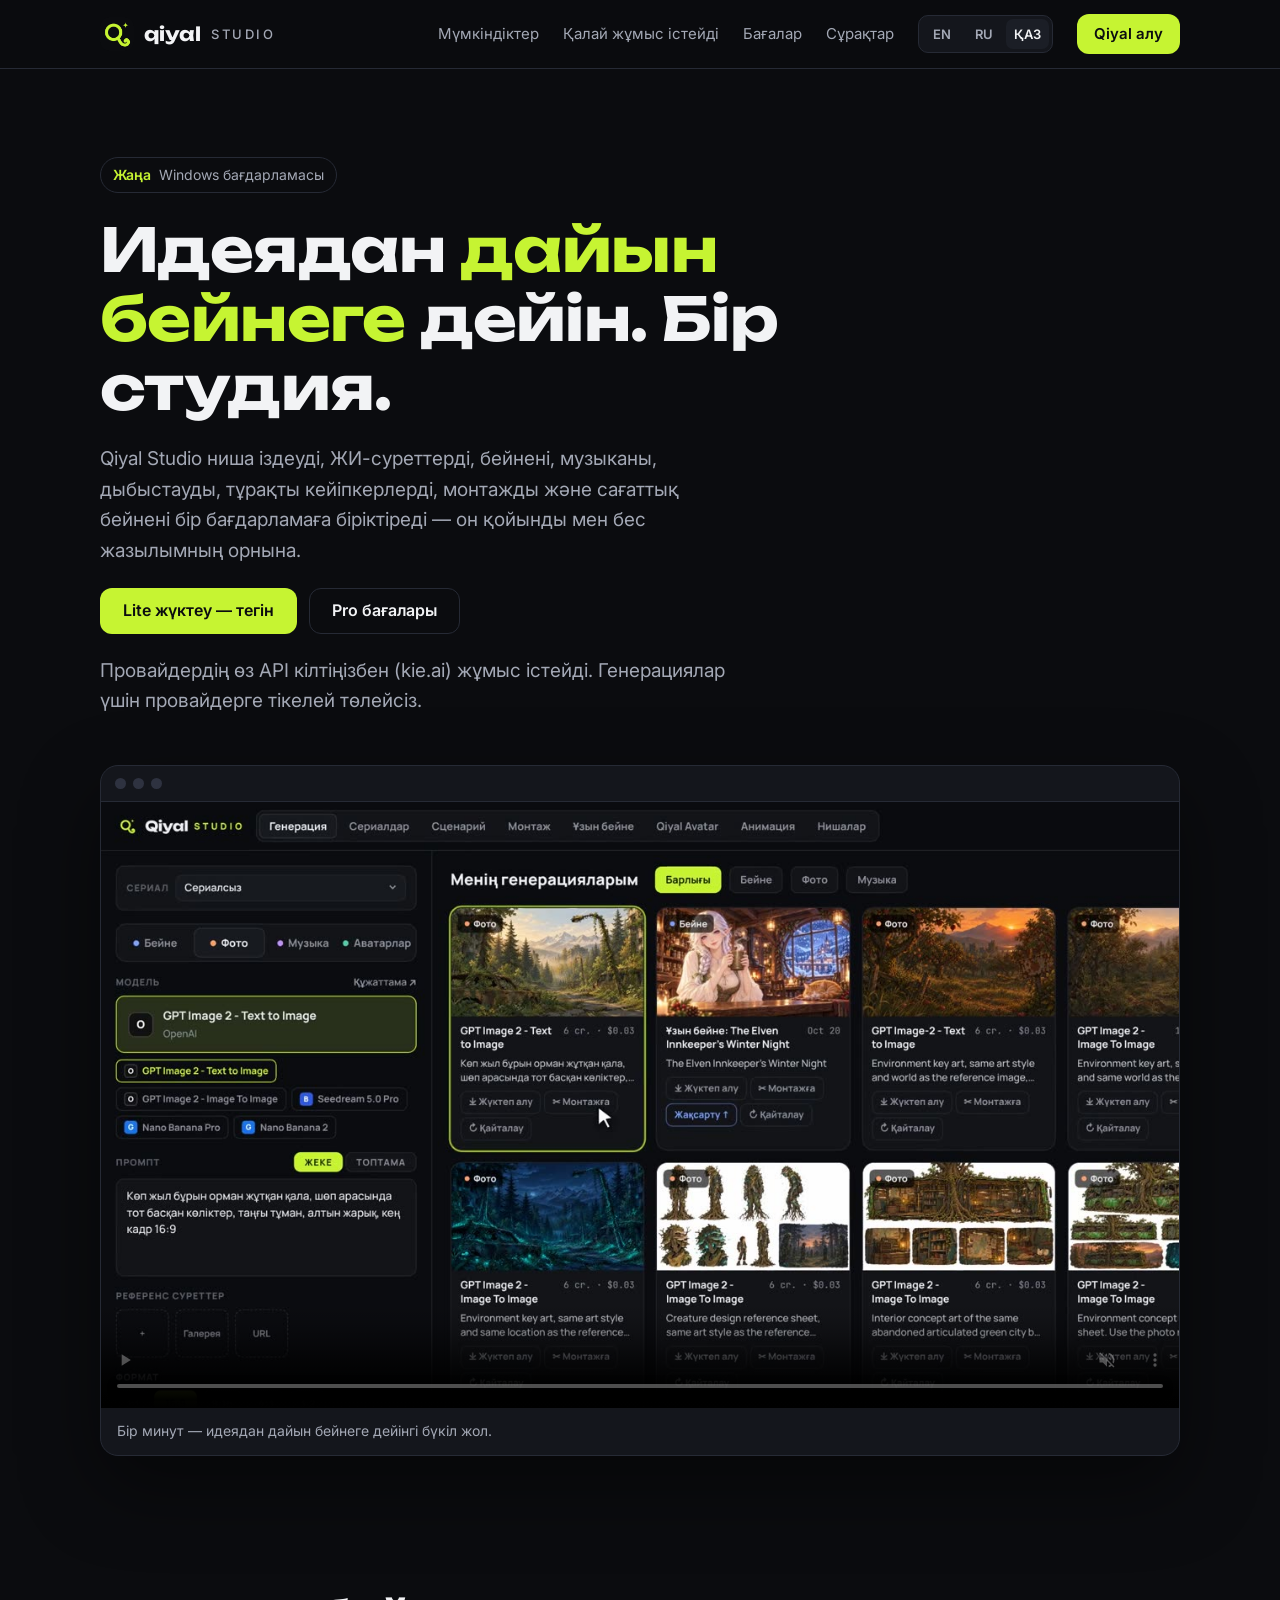
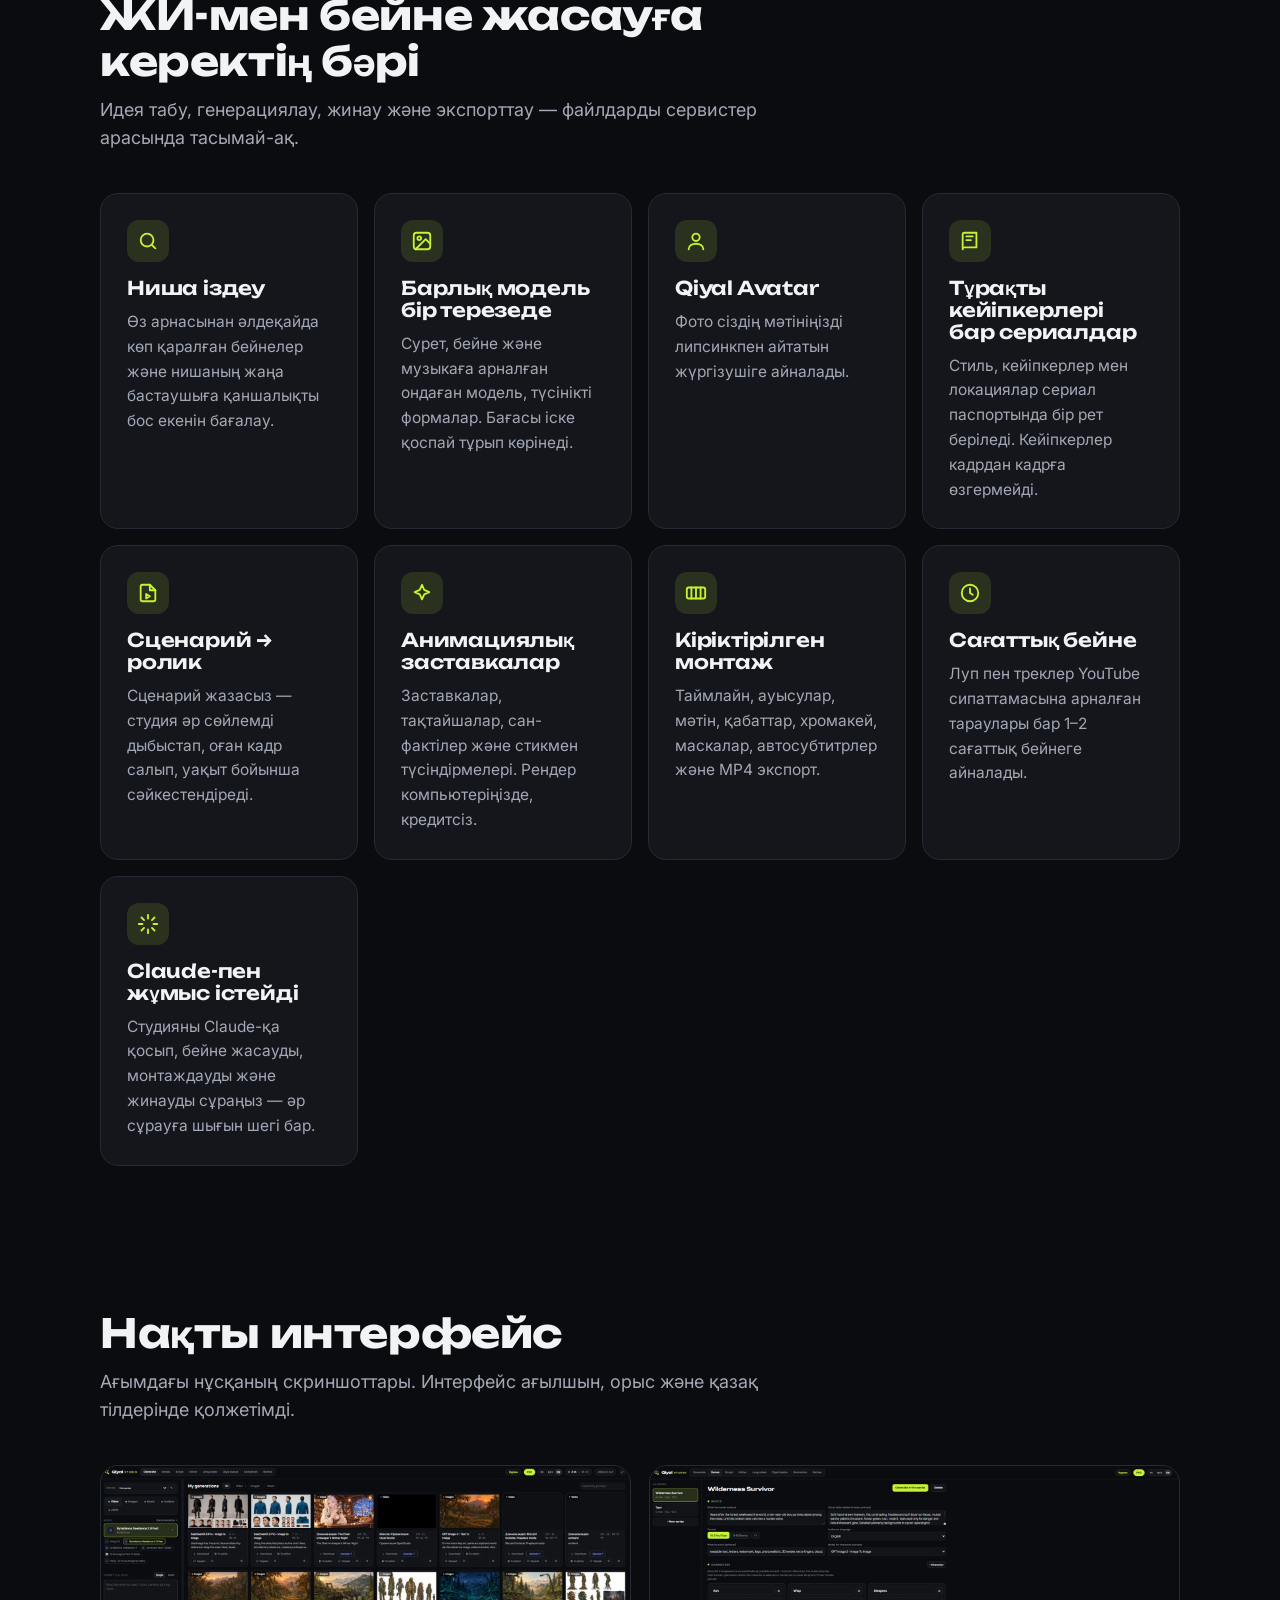
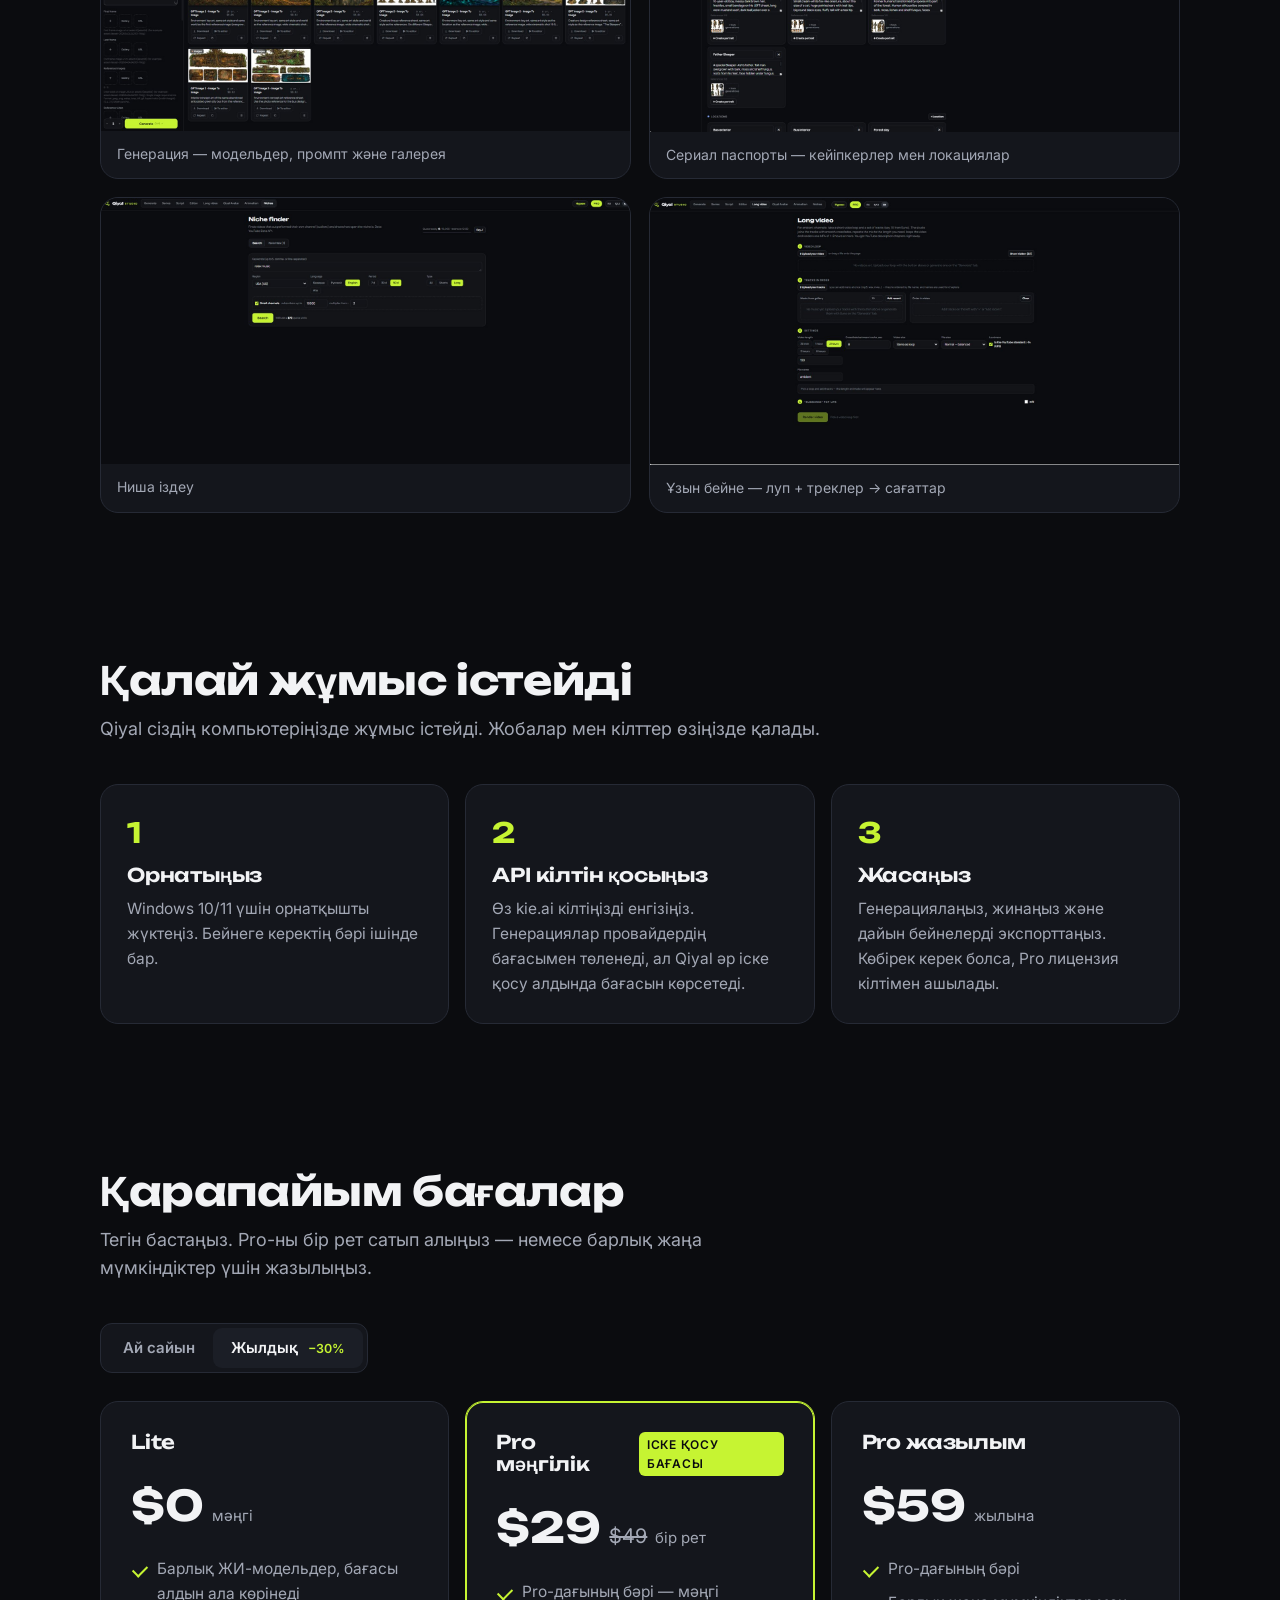
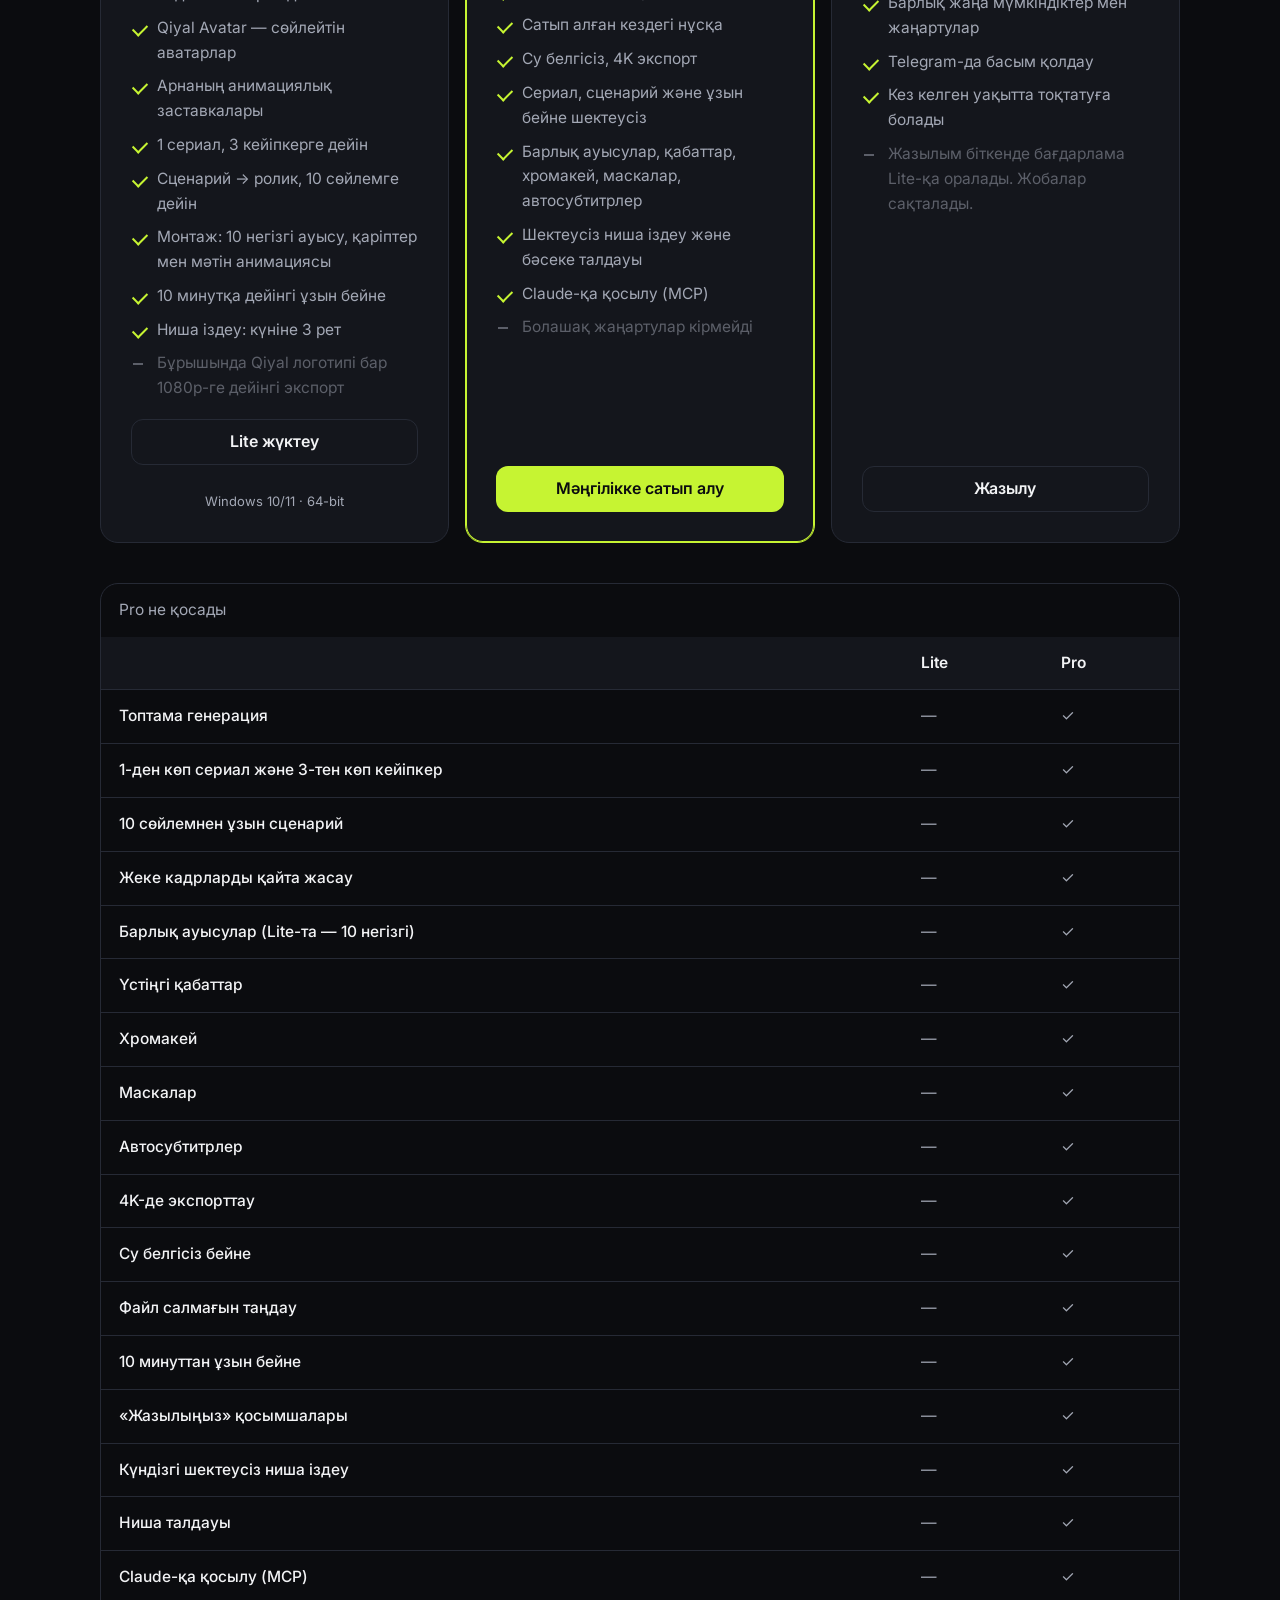
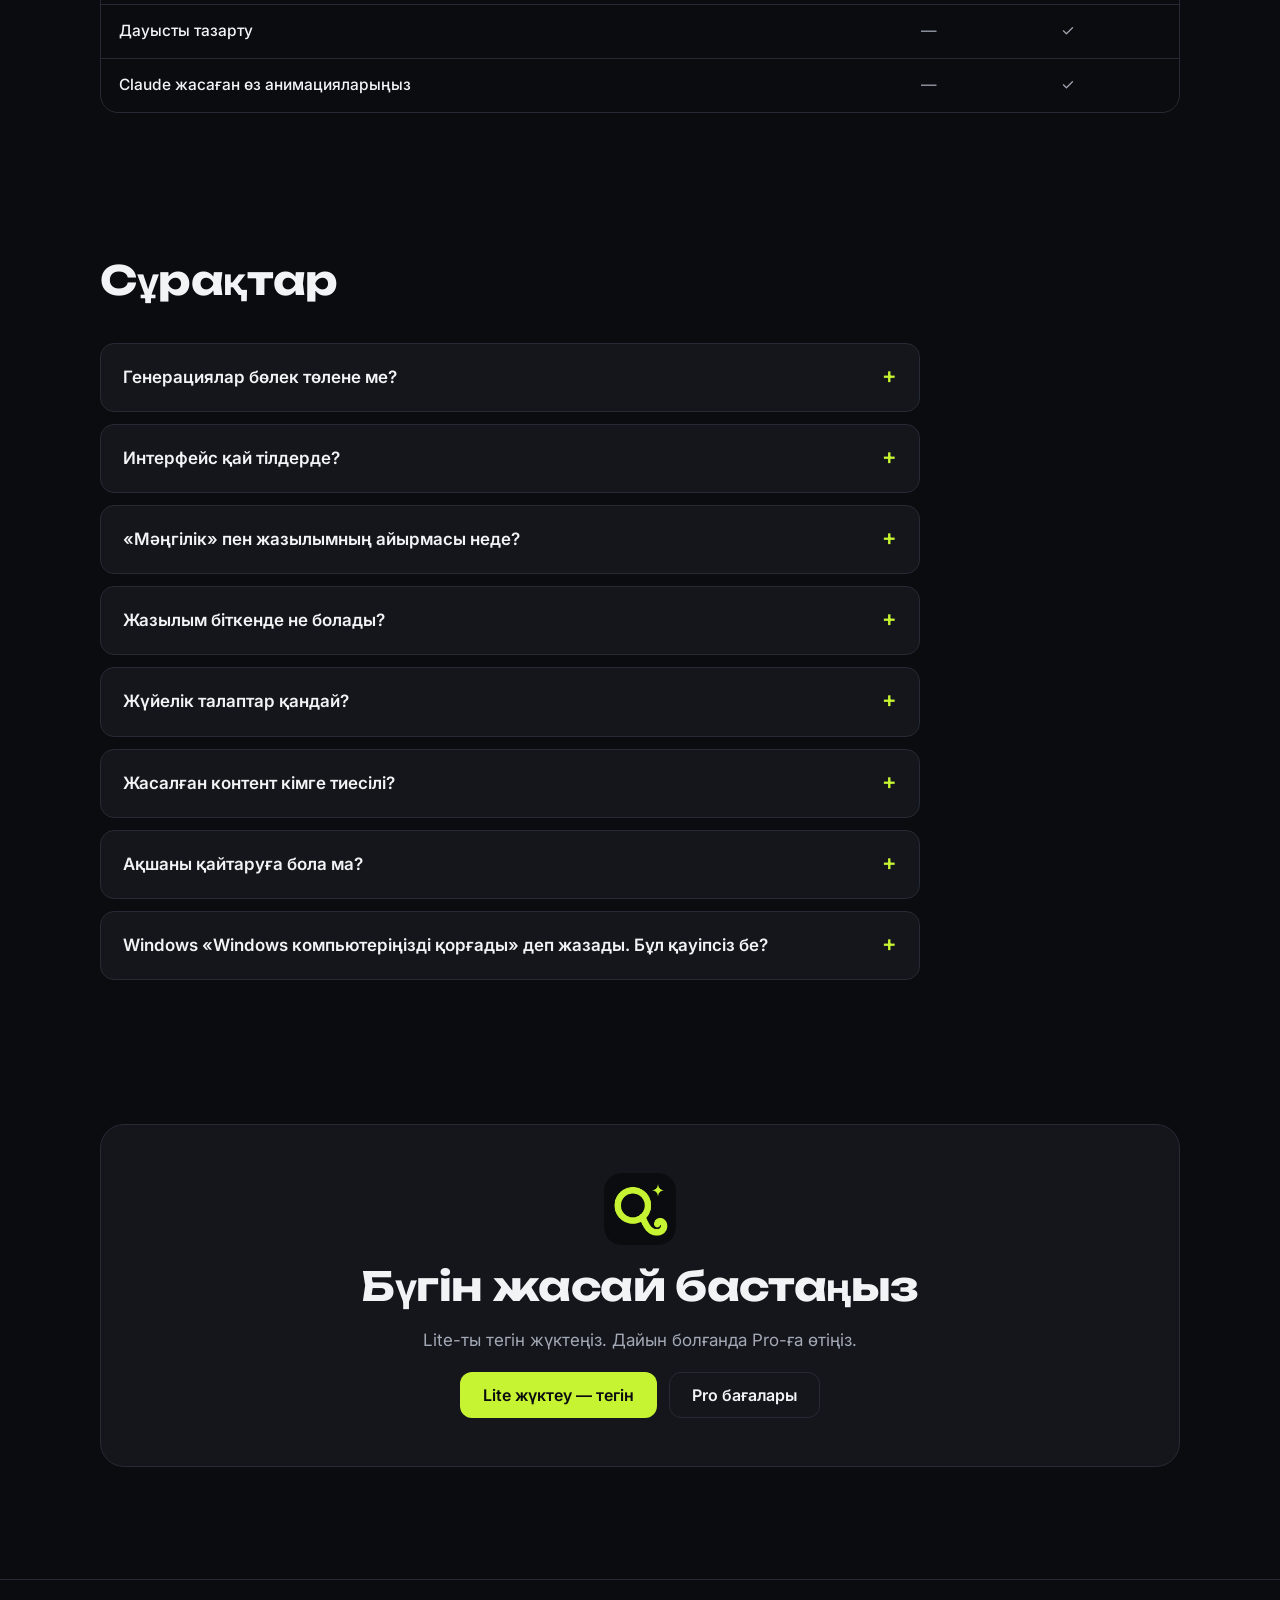
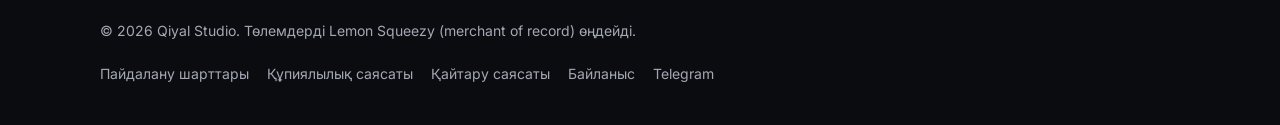
==== commit 0eb8debb: "Download Lite buttons point to the installer on GitHub Releases (latest/QiyalStudio-Setup.exe); Wind" ====
--- a/kk/index.html
+++ b/kk/index.html
@@ -49,7 +49,7 @@
  <div class="section-head"><h2>Қарапайым бағалар</h2><p>Тегін бастаңыз. Pro-ны бір рет сатып алыңыз — немесе барлық жаңа мүмкіндіктер үшін жазылыңыз.</p></div>
  <div class="toggle" role="group"><button type="button" id="bill-month" aria-pressed="false">Ай сайын</button><button type="button" id="bill-year" aria-pressed="true">Жылдық <small>−30%</small></button></div>
  <div class="plans">
-  <div class="plan"><div class="plan-top"><h3>Lite</h3></div><div class="price"><b>$0</b><span>мәңгі</span></div><ul><li>Барлық ЖИ-модельдер, бағасы алдын ала көрінеді</li><li>Qiyal Avatar — сөйлейтін аватарлар</li><li>Арнаның анимациялық заставкалары</li><li>1 сериал, 3 кейіпкерге дейін</li><li>Сценарий → ролик, 10 сөйлемге дейін</li><li>Монтаж: 10 негізгі ауысу, қаріптер мен мәтін анимациясы</li><li>10 минутқа дейінгі ұзын бейне</li><li>Ниша іздеу: күніне 3 рет</li><li class="no">Бұрышында Qiyal логотипі бар 1080p-ге дейінгі экспорт</li></ul><a class="btn btn-ghost" id="download" href="https://t.me/qiyal_studio">Lite жүктеу</a></div>
+  <div class="plan"><div class="plan-top"><h3>Lite</h3></div><div class="price"><b>$0</b><span>мәңгі</span></div><ul><li>Барлық ЖИ-модельдер, бағасы алдын ала көрінеді</li><li>Qiyal Avatar — сөйлейтін аватарлар</li><li>Арнаның анимациялық заставкалары</li><li>1 сериал, 3 кейіпкерге дейін</li><li>Сценарий → ролик, 10 сөйлемге дейін</li><li>Монтаж: 10 негізгі ауысу, қаріптер мен мәтін анимациясы</li><li>10 минутқа дейінгі ұзын бейне</li><li>Ниша іздеу: күніне 3 рет</li><li class="no">Бұрышында Qiyal логотипі бар 1080p-ге дейінгі экспорт</li></ul><a class="btn btn-ghost" id="download" href="https://github.com/zhnurken/qiyal-site/releases/latest/download/QiyalStudio-Setup.exe" download>Lite жүктеу</a><p class="muted" style="font-size:13px;margin-top:8px;text-align:center">Windows 10/11 · 64-bit</p></div>
   <div class="plan featured"><div class="plan-top"><h3>Pro мәңгілік</h3><span class="tag">Іске қосу бағасы</span></div><div class="price"><b>$29</b><s>$49</s><span>бір рет</span></div><ul><li>Pro-дағының бәрі — мәңгі</li><li>Сатып алған кездегі нұсқа</li><li>Су белгісіз, 4K экспорт</li><li>Сериал, сценарий және ұзын бейне шектеусіз</li><li>Барлық ауысулар, қабаттар, хромакей, маскалар, автосубтитрлер</li><li>Шектеусіз ниша іздеу және бәсеке талдауы</li><li>Claude-қа қосылу (MCP)</li><li class="no">Болашақ жаңартулар кірмейді</li></ul><a class="btn btn-primary" href="https://t.me/qiyal_studio">Мәңгілікке сатып алу</a></div>
   <div class="plan"><div class="plan-top"><h3>Pro жазылым</h3></div><div class="price"><b id="sub-price">$59</b><span id="sub-period">жылына</span></div><ul><li>Pro-дағының бәрі</li><li>Барлық жаңа мүмкіндіктер мен жаңартулар</li><li>Telegram-да басым қолдау</li><li>Кез келген уақытта тоқтатуға болады</li><li class="no">Жазылым біткенде бағдарлама Lite-қа оралады. Жобалар сақталады.</li></ul><a class="btn btn-ghost" id="sub-btn" href="https://t.me/qiyal_studio">Жазылу</a></div>
  </div>
@@ -57,12 +57,12 @@
   <thead><tr><th scope="col"></th><th scope="col">Lite</th><th scope="col">Pro</th></tr></thead><tbody><tr><td>Топтама генерация</td><td>—</td><td>✓</td></tr><tr><td>1-ден көп сериал және 3-тен көп кейіпкер</td><td>—</td><td>✓</td></tr><tr><td>10 сөйлемнен ұзын сценарий</td><td>—</td><td>✓</td></tr><tr><td>Жеке кадрларды қайта жасау</td><td>—</td><td>✓</td></tr><tr><td>Барлық ауысулар (Lite-та — 10 негізгі)</td><td>—</td><td>✓</td></tr><tr><td>Үстіңгі қабаттар</td><td>—</td><td>✓</td></tr><tr><td>Хромакей</td><td>—</td><td>✓</td></tr><tr><td>Маскалар</td><td>—</td><td>✓</td></tr><tr><td>Автосубтитрлер</td><td>—</td><td>✓</td></tr><tr><td>4K-де экспорттау</td><td>—</td><td>✓</td></tr><tr><td>Су белгісіз бейне</td><td>—</td><td>✓</td></tr><tr><td>Файл салмағын таңдау</td><td>—</td><td>✓</td></tr><tr><td>10 минуттан ұзын бейне</td><td>—</td><td>✓</td></tr><tr><td>«Жазылыңыз» қосымшалары</td><td>—</td><td>✓</td></tr><tr><td>Күндізгі шектеусіз ниша іздеу</td><td>—</td><td>✓</td></tr><tr><td>Ниша талдауы</td><td>—</td><td>✓</td></tr><tr><td>Claude-қа қосылу (MCP)</td><td>—</td><td>✓</td></tr><tr><td>Дауысты тазарту</td><td>—</td><td>✓</td></tr><tr><td>Claude жасаған өз анимацияларыңыз</td><td>—</td><td>✓</td></tr></tbody></table></div>
 </div></section>
 
-<section id="faq"><div class="wrap"><div class="section-head"><h2>Сұрақтар</h2></div><div class="faq"><details><summary>Генерациялар бөлек төлене ме?</summary><p>Иә. Qiyal провайдердің (kie.ai) өз API кілтіңізбен жұмыс істейді, генерациялар провайдерге оның бағасымен төленеді. Qiyal әр іске қосу алдында бағасын көрсетеді. Qiyal лицензиясы — тек бағдарлама.</p></details><details><summary>Интерфейс қай тілдерде?</summary><p>Ағылшын, орыс және қазақ тілдерінде. Тілді жоғарғы панельде кез келген уақытта ауыстыруға болады.</p></details><details><summary>«Мәңгілік» пен жазылымның айырмасы неде?</summary><p>«Мәңгілік» — бір реттік төлем: сатып алған кездегі Pro нұсқасы сізде мәңгі қалады, болашақ жаңартуларсыз. Жазылым — Pro және ол белсенді тұрғанда барлық жаңартулар. «Мәңгіліктен» жазылымға кез келген уақытта өтуге болады.</p></details><details><summary>Жазылым біткенде не болады?</summary><p>Бағдарлама Lite-қа оралады. Жобалар, сериалдар мен файлдар компьютеріңізде қалады, ал Pro жазылымды ұзартқанда қайта ашылады.</p></details><details><summary>Жүйелік талаптар қандай?</summary><p>Windows 10 немесе 11 (64-бит) және ЖИ-генерация мен лицензияны белсендіру үшін интернет. Монтаж, анимация және экспорт компьютеріңізде орындалады.</p></details><details><summary>Жасалған контент кімге тиесілі?</summary><p>Сізге. ЖИ-нәтижелерге құқық провайдер мен нақты модельдің шарттарына да байланысты.</p></details><details><summary>Ақшаны қайтаруға бола ма?</summary><p>Иә — сатып алғаннан кейін 14 күн ішінде. Толығырақ <a href="refund.html">қайтару саясатында</a>.</p></details></div></div></section>
+<section id="faq"><div class="wrap"><div class="section-head"><h2>Сұрақтар</h2></div><div class="faq"><details><summary>Генерациялар бөлек төлене ме?</summary><p>Иә. Qiyal провайдердің (kie.ai) өз API кілтіңізбен жұмыс істейді, генерациялар провайдерге оның бағасымен төленеді. Qiyal әр іске қосу алдында бағасын көрсетеді. Qiyal лицензиясы — тек бағдарлама.</p></details><details><summary>Интерфейс қай тілдерде?</summary><p>Ағылшын, орыс және қазақ тілдерінде. Тілді жоғарғы панельде кез келген уақытта ауыстыруға болады.</p></details><details><summary>«Мәңгілік» пен жазылымның айырмасы неде?</summary><p>«Мәңгілік» — бір реттік төлем: сатып алған кездегі Pro нұсқасы сізде мәңгі қалады, болашақ жаңартуларсыз. Жазылым — Pro және ол белсенді тұрғанда барлық жаңартулар. «Мәңгіліктен» жазылымға кез келген уақытта өтуге болады.</p></details><details><summary>Жазылым біткенде не болады?</summary><p>Бағдарлама Lite-қа оралады. Жобалар, сериалдар мен файлдар компьютеріңізде қалады, ал Pro жазылымды ұзартқанда қайта ашылады.</p></details><details><summary>Жүйелік талаптар қандай?</summary><p>Windows 10 немесе 11 (64-бит) және ЖИ-генерация мен лицензияны белсендіру үшін интернет. Монтаж, анимация және экспорт компьютеріңізде орындалады.</p></details><details><summary>Жасалған контент кімге тиесілі?</summary><p>Сізге. ЖИ-нәтижелерге құқық провайдер мен нақты модельдің шарттарына да байланысты.</p></details><details><summary>Ақшаны қайтаруға бола ма?</summary><p>Иә — сатып алғаннан кейін 14 күн ішінде. Толығырақ <a href="refund.html">қайтару саясатында</a>.</p></details><details><summary>Windows «Windows компьютеріңізді қорғады» деп жазады. Бұл қауіпсіз бе?</summary><p>Иә. Мұндай ескерту әлі аз жүктелген жаңа бағдарламаларда шығады. <b>Толығырақ</b> → <b>Бәрібір іске қосу</b> түймесін басыңыз. Орнатқыш біздің ресми GitHub бетімізден тікелей жүктеледі.</p></details></div></div></section>
 
 <section><div class="wrap"><div class="cta">
  <img src="../assets/logo.png" alt="" width="72" height="72" style="border-radius:18px">
  <h2>Бүгін жасай бастаңыз</h2><p class="muted">Lite-ты тегін жүктеңіз. Дайын болғанда Pro-ға өтіңіз.</p>
- <div class="cta-row" style="justify-content:center"><a class="btn btn-primary" href="https://t.me/qiyal_studio">Lite жүктеу — тегін</a><a class="btn btn-ghost" href="#pricing">Pro бағалары</a></div>
+ <div class="cta-row" style="justify-content:center"><a class="btn btn-primary" href="https://github.com/zhnurken/qiyal-site/releases/latest/download/QiyalStudio-Setup.exe" download>Lite жүктеу — тегін</a><a class="btn btn-ghost" href="#pricing">Pro бағалары</a></div>
 </div></div></section>
 </main>
 <footer><div class="wrap">
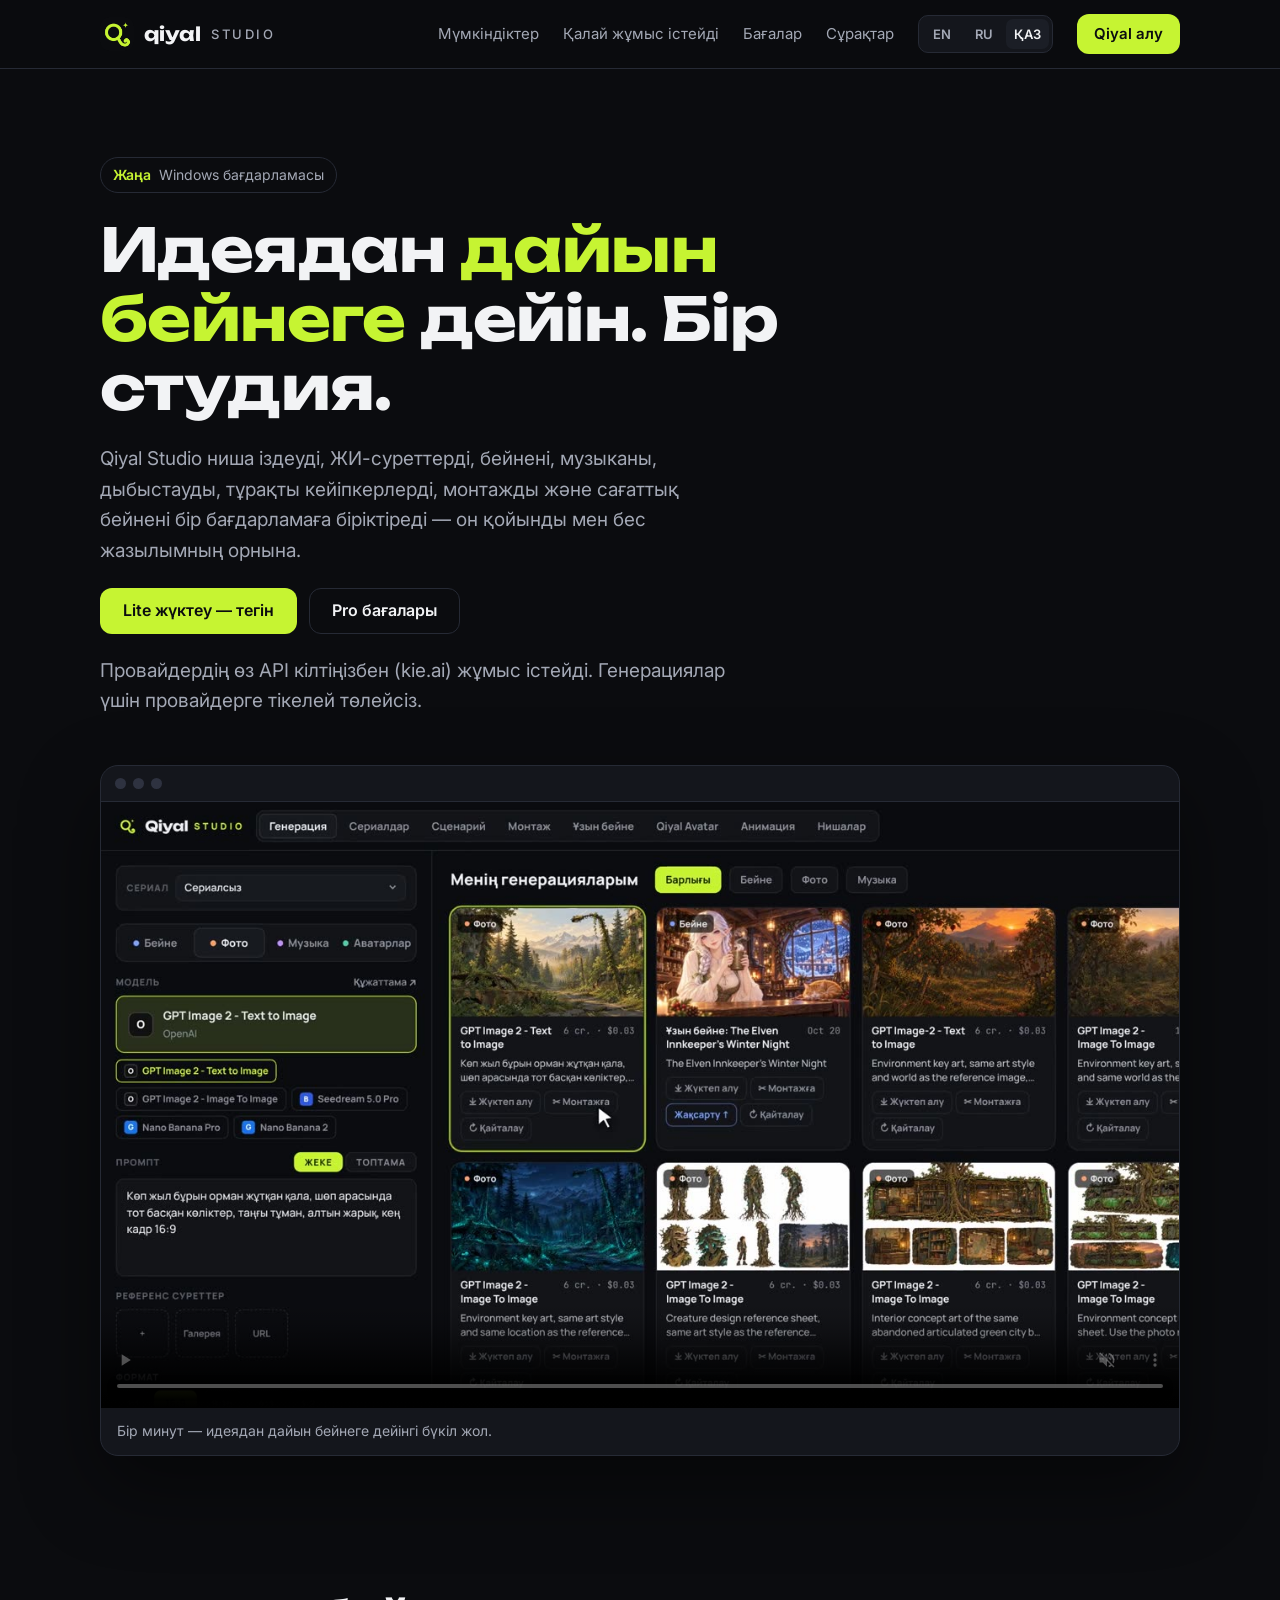
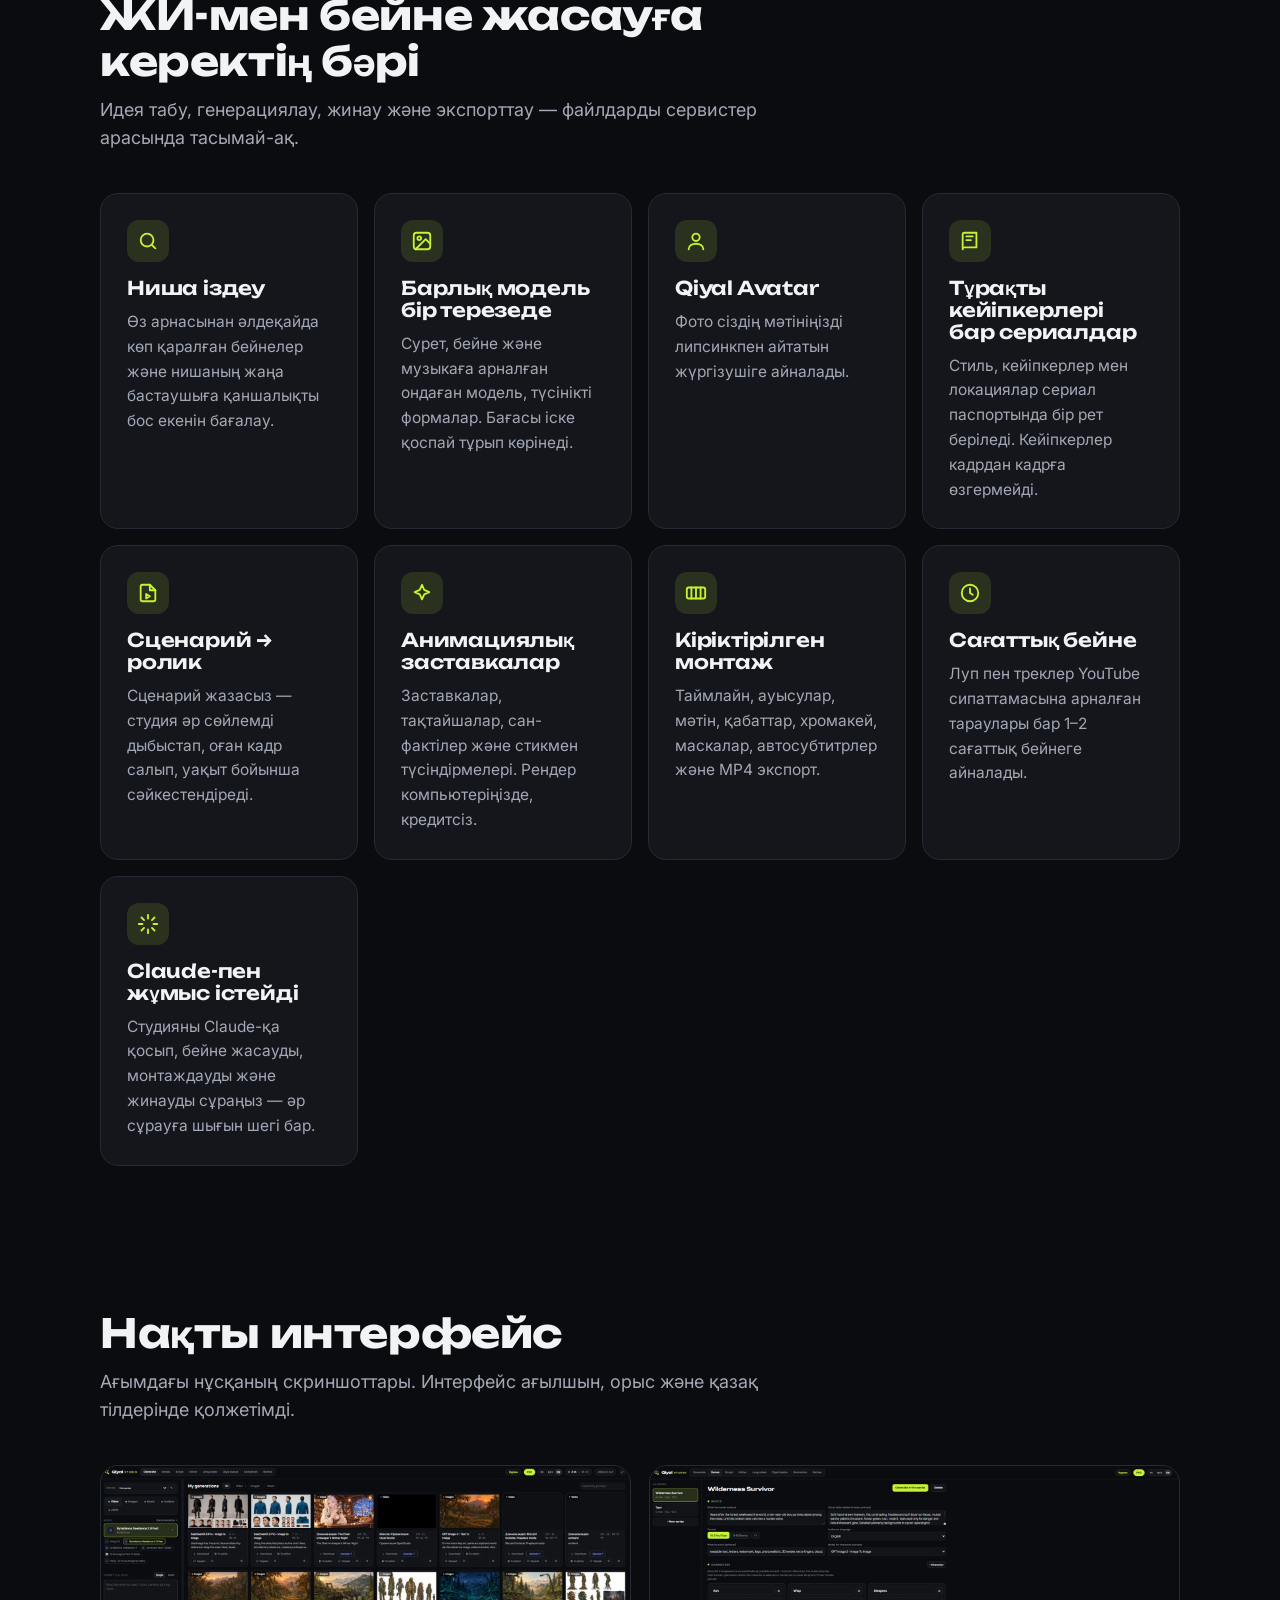
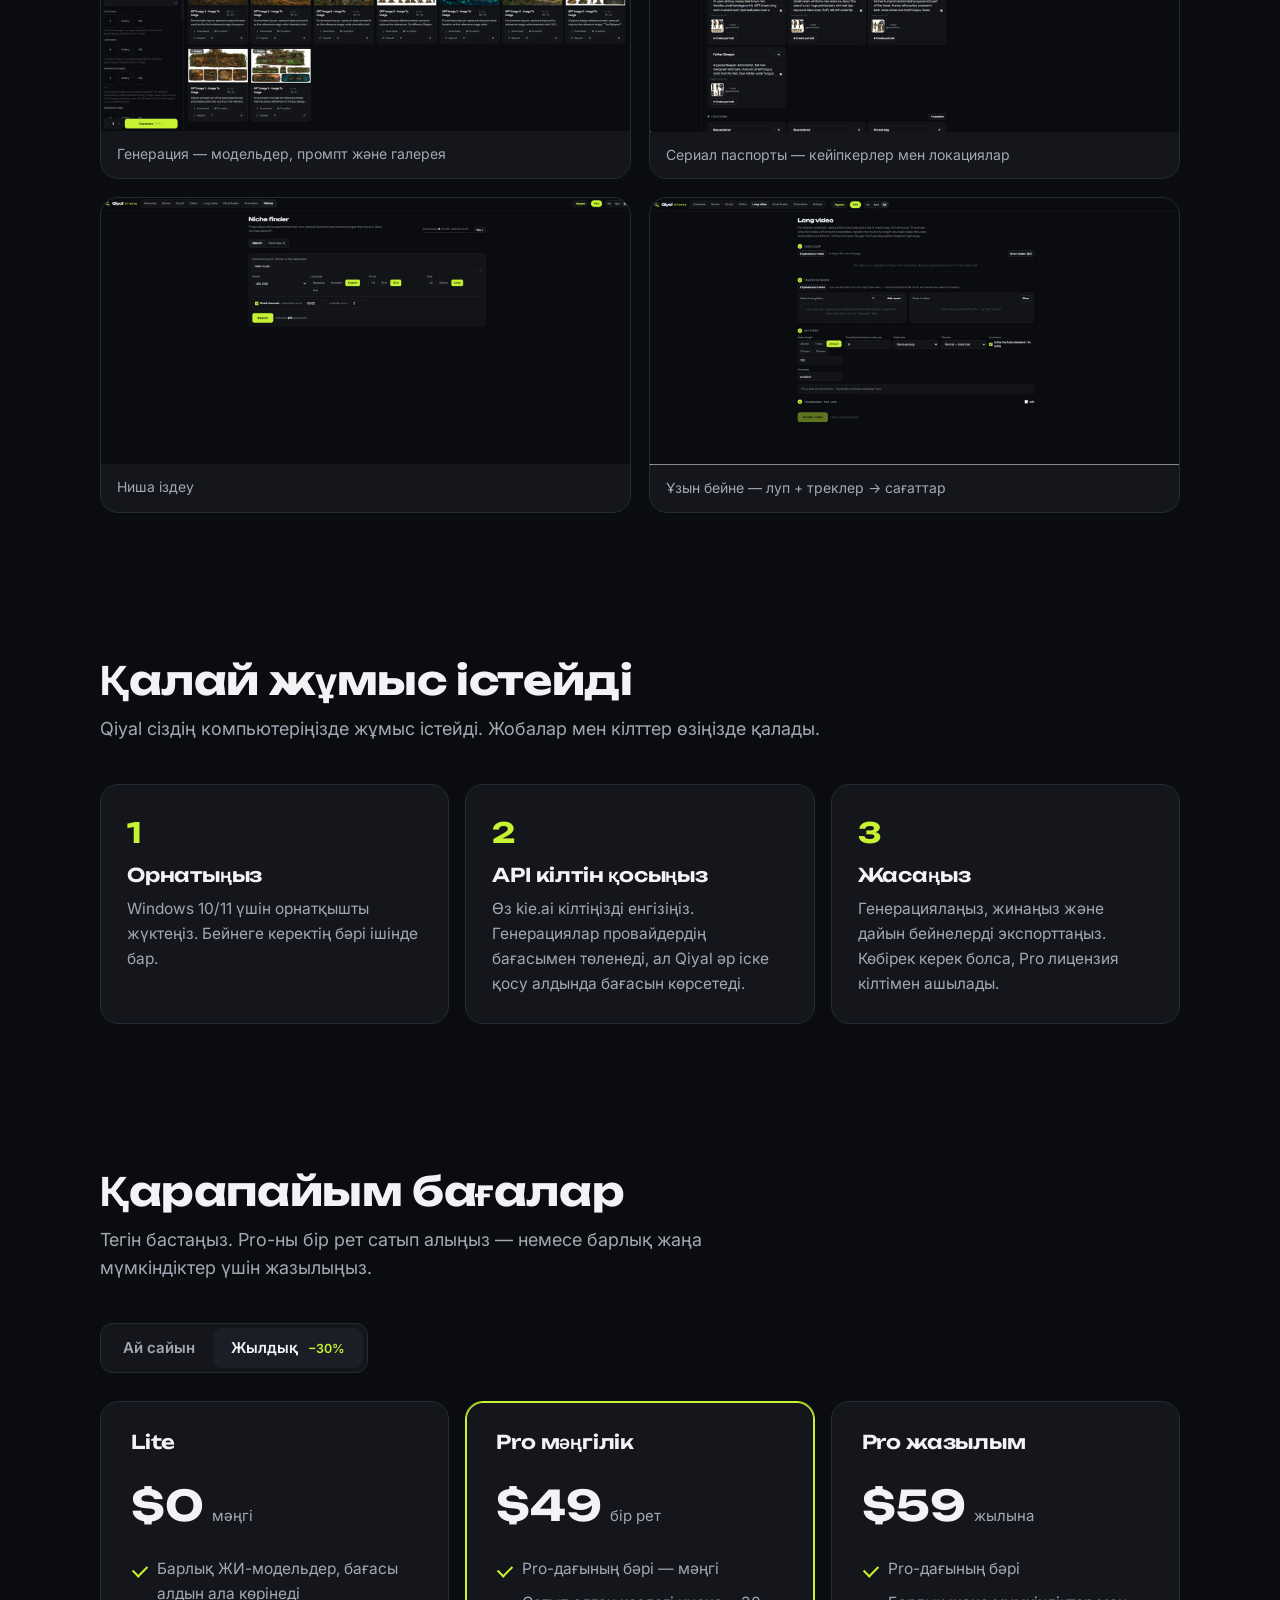
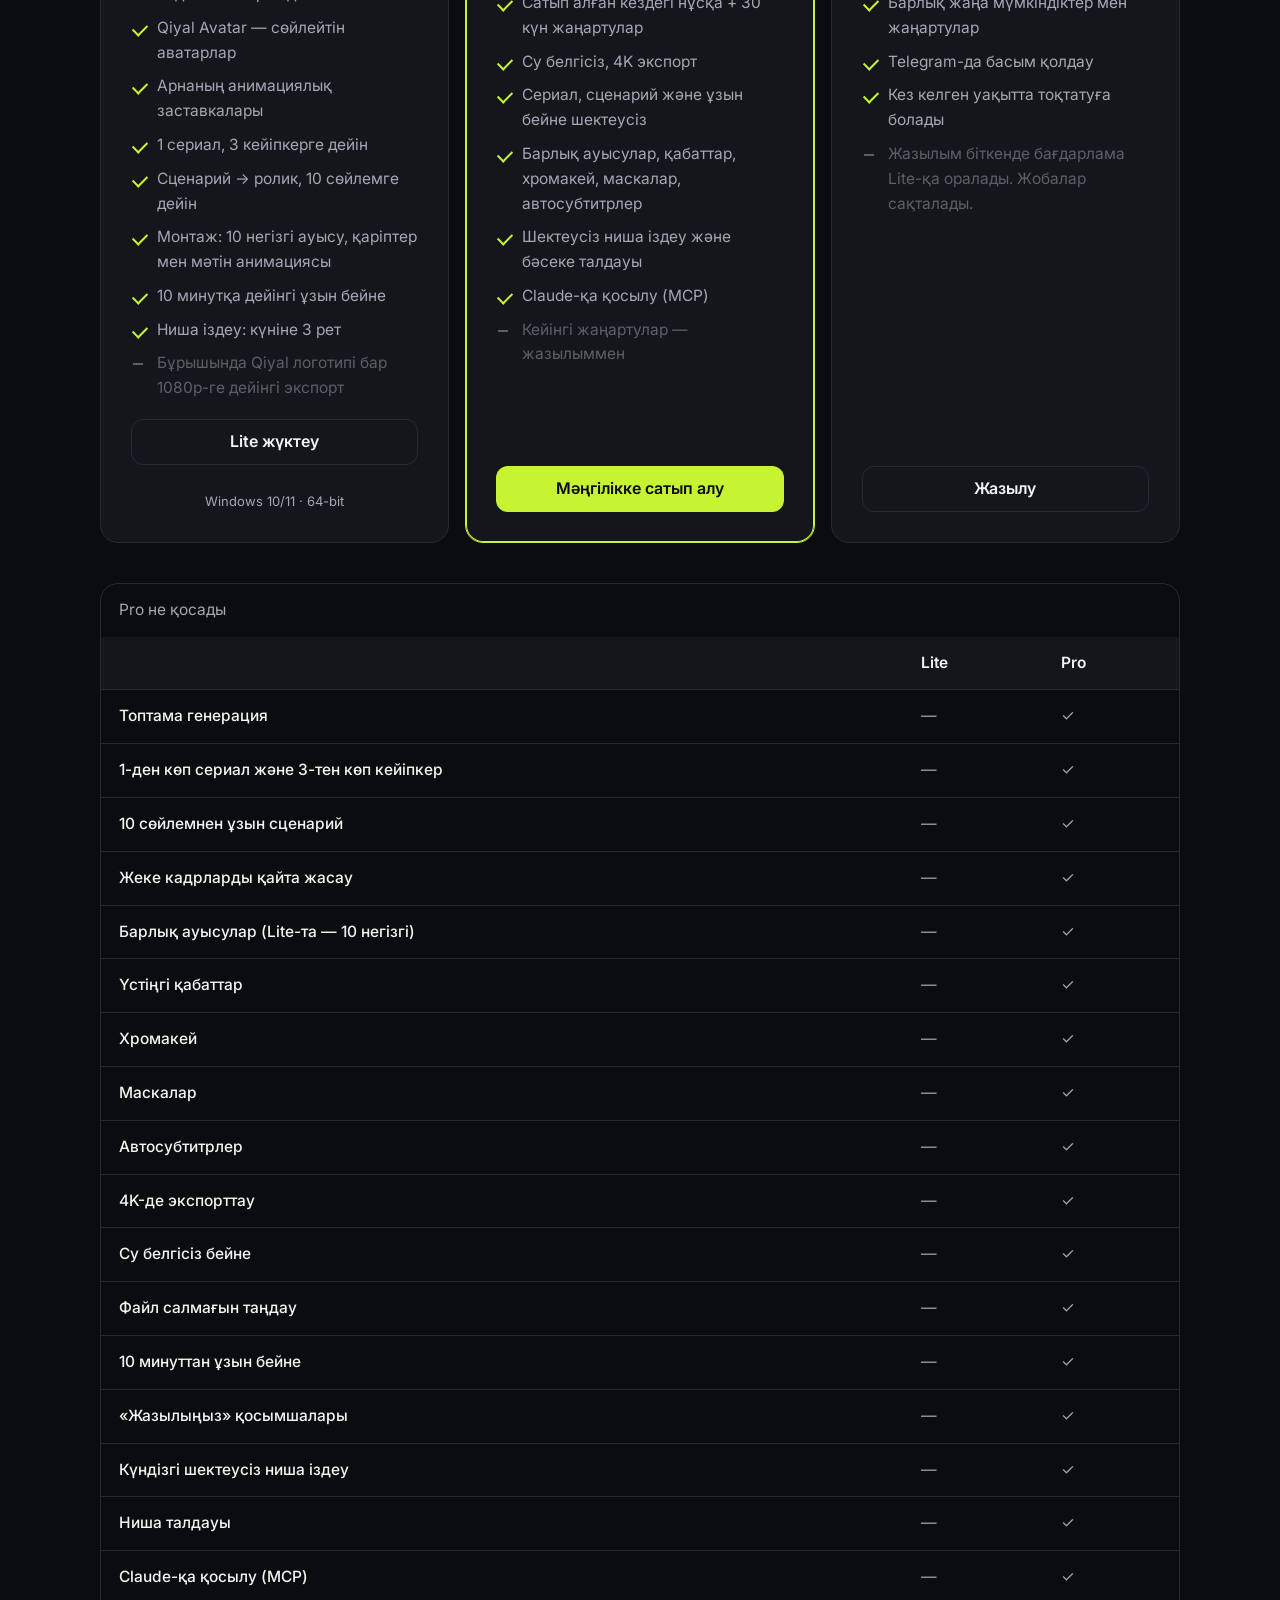
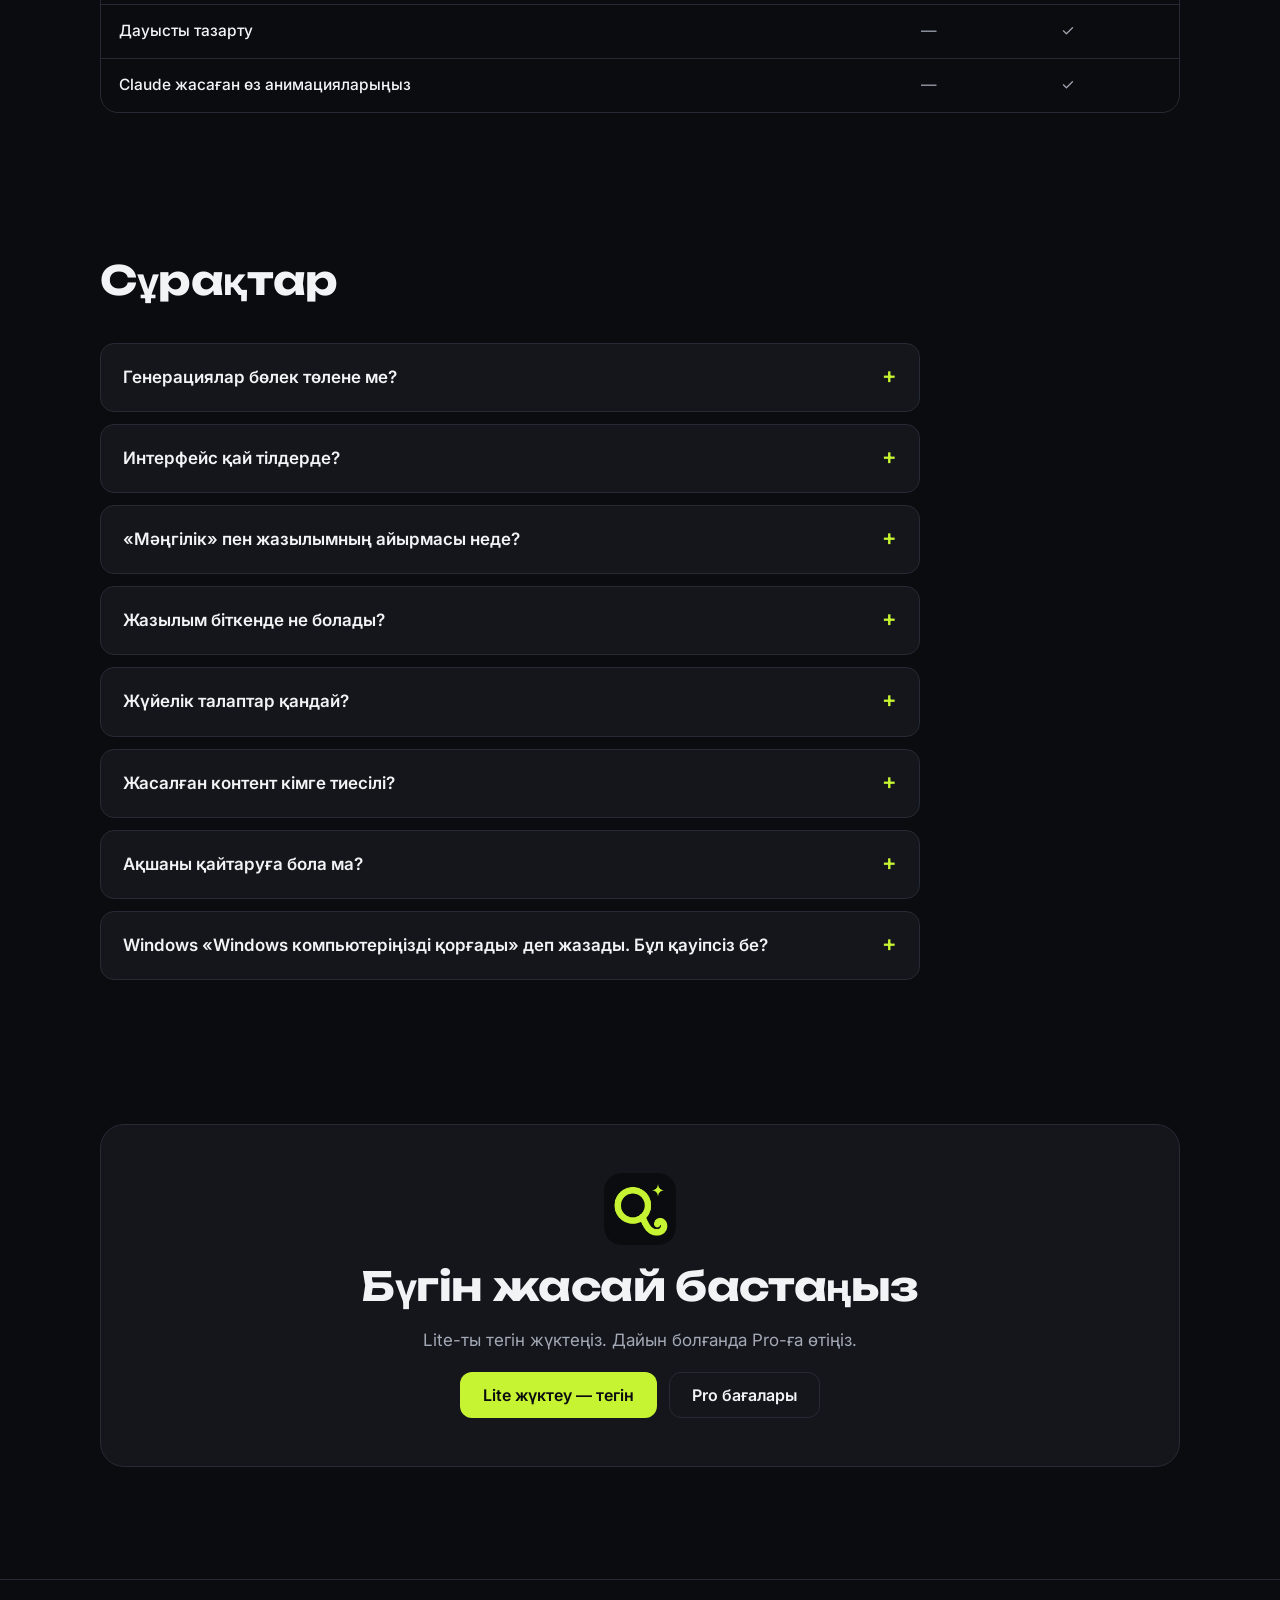
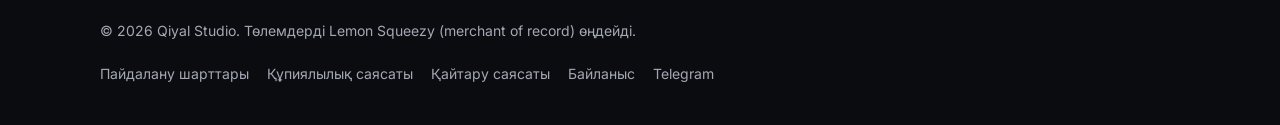
==== commit b6162a3e: "Lifetime: $49 one-time (promo price not shown on the site), 30 days of updates after purchase — pric" ====
--- a/kk/index.html
+++ b/kk/index.html
@@ -50,14 +50,14 @@
  <div class="toggle" role="group"><button type="button" id="bill-month" aria-pressed="false">Ай сайын</button><button type="button" id="bill-year" aria-pressed="true">Жылдық <small>−30%</small></button></div>
  <div class="plans">
   <div class="plan"><div class="plan-top"><h3>Lite</h3></div><div class="price"><b>$0</b><span>мәңгі</span></div><ul><li>Барлық ЖИ-модельдер, бағасы алдын ала көрінеді</li><li>Qiyal Avatar — сөйлейтін аватарлар</li><li>Арнаның анимациялық заставкалары</li><li>1 сериал, 3 кейіпкерге дейін</li><li>Сценарий → ролик, 10 сөйлемге дейін</li><li>Монтаж: 10 негізгі ауысу, қаріптер мен мәтін анимациясы</li><li>10 минутқа дейінгі ұзын бейне</li><li>Ниша іздеу: күніне 3 рет</li><li class="no">Бұрышында Qiyal логотипі бар 1080p-ге дейінгі экспорт</li></ul><a class="btn btn-ghost" id="download" href="https://github.com/zhnurken/qiyal-site/releases/latest/download/QiyalStudio-Setup.exe" download>Lite жүктеу</a><p class="muted" style="font-size:13px;margin-top:8px;text-align:center">Windows 10/11 · 64-bit</p></div>
-  <div class="plan featured"><div class="plan-top"><h3>Pro мәңгілік</h3><span class="tag">Іске қосу бағасы</span></div><div class="price"><b>$29</b><s>$49</s><span>бір рет</span></div><ul><li>Pro-дағының бәрі — мәңгі</li><li>Сатып алған кездегі нұсқа</li><li>Су белгісіз, 4K экспорт</li><li>Сериал, сценарий және ұзын бейне шектеусіз</li><li>Барлық ауысулар, қабаттар, хромакей, маскалар, автосубтитрлер</li><li>Шектеусіз ниша іздеу және бәсеке талдауы</li><li>Claude-қа қосылу (MCP)</li><li class="no">Болашақ жаңартулар кірмейді</li></ul><a class="btn btn-primary" href="https://t.me/qiyal_studio">Мәңгілікке сатып алу</a></div>
+  <div class="plan featured"><div class="plan-top"><h3>Pro мәңгілік</h3></div><div class="price"><b>$49</b><span>бір рет</span></div><ul><li>Pro-дағының бәрі — мәңгі</li><li>Сатып алған кездегі нұсқа + 30 күн жаңартулар</li><li>Су белгісіз, 4K экспорт</li><li>Сериал, сценарий және ұзын бейне шектеусіз</li><li>Барлық ауысулар, қабаттар, хромакей, маскалар, автосубтитрлер</li><li>Шектеусіз ниша іздеу және бәсеке талдауы</li><li>Claude-қа қосылу (MCP)</li><li class="no">Кейінгі жаңартулар — жазылыммен</li></ul><a class="btn btn-primary" href="https://t.me/qiyal_studio">Мәңгілікке сатып алу</a></div>
   <div class="plan"><div class="plan-top"><h3>Pro жазылым</h3></div><div class="price"><b id="sub-price">$59</b><span id="sub-period">жылына</span></div><ul><li>Pro-дағының бәрі</li><li>Барлық жаңа мүмкіндіктер мен жаңартулар</li><li>Telegram-да басым қолдау</li><li>Кез келген уақытта тоқтатуға болады</li><li class="no">Жазылым біткенде бағдарлама Lite-қа оралады. Жобалар сақталады.</li></ul><a class="btn btn-ghost" id="sub-btn" href="https://t.me/qiyal_studio">Жазылу</a></div>
  </div>
  <div class="table-box"><table><caption class="muted" style="text-align:left;padding:14px 18px;caption-side:top">Pro не қосады</caption>
   <thead><tr><th scope="col"></th><th scope="col">Lite</th><th scope="col">Pro</th></tr></thead><tbody><tr><td>Топтама генерация</td><td>—</td><td>✓</td></tr><tr><td>1-ден көп сериал және 3-тен көп кейіпкер</td><td>—</td><td>✓</td></tr><tr><td>10 сөйлемнен ұзын сценарий</td><td>—</td><td>✓</td></tr><tr><td>Жеке кадрларды қайта жасау</td><td>—</td><td>✓</td></tr><tr><td>Барлық ауысулар (Lite-та — 10 негізгі)</td><td>—</td><td>✓</td></tr><tr><td>Үстіңгі қабаттар</td><td>—</td><td>✓</td></tr><tr><td>Хромакей</td><td>—</td><td>✓</td></tr><tr><td>Маскалар</td><td>—</td><td>✓</td></tr><tr><td>Автосубтитрлер</td><td>—</td><td>✓</td></tr><tr><td>4K-де экспорттау</td><td>—</td><td>✓</td></tr><tr><td>Су белгісіз бейне</td><td>—</td><td>✓</td></tr><tr><td>Файл салмағын таңдау</td><td>—</td><td>✓</td></tr><tr><td>10 минуттан ұзын бейне</td><td>—</td><td>✓</td></tr><tr><td>«Жазылыңыз» қосымшалары</td><td>—</td><td>✓</td></tr><tr><td>Күндізгі шектеусіз ниша іздеу</td><td>—</td><td>✓</td></tr><tr><td>Ниша талдауы</td><td>—</td><td>✓</td></tr><tr><td>Claude-қа қосылу (MCP)</td><td>—</td><td>✓</td></tr><tr><td>Дауысты тазарту</td><td>—</td><td>✓</td></tr><tr><td>Claude жасаған өз анимацияларыңыз</td><td>—</td><td>✓</td></tr></tbody></table></div>
 </div></section>
 
-<section id="faq"><div class="wrap"><div class="section-head"><h2>Сұрақтар</h2></div><div class="faq"><details><summary>Генерациялар бөлек төлене ме?</summary><p>Иә. Qiyal провайдердің (kie.ai) өз API кілтіңізбен жұмыс істейді, генерациялар провайдерге оның бағасымен төленеді. Qiyal әр іске қосу алдында бағасын көрсетеді. Qiyal лицензиясы — тек бағдарлама.</p></details><details><summary>Интерфейс қай тілдерде?</summary><p>Ағылшын, орыс және қазақ тілдерінде. Тілді жоғарғы панельде кез келген уақытта ауыстыруға болады.</p></details><details><summary>«Мәңгілік» пен жазылымның айырмасы неде?</summary><p>«Мәңгілік» — бір реттік төлем: сатып алған кездегі Pro нұсқасы сізде мәңгі қалады, болашақ жаңартуларсыз. Жазылым — Pro және ол белсенді тұрғанда барлық жаңартулар. «Мәңгіліктен» жазылымға кез келген уақытта өтуге болады.</p></details><details><summary>Жазылым біткенде не болады?</summary><p>Бағдарлама Lite-қа оралады. Жобалар, сериалдар мен файлдар компьютеріңізде қалады, ал Pro жазылымды ұзартқанда қайта ашылады.</p></details><details><summary>Жүйелік талаптар қандай?</summary><p>Windows 10 немесе 11 (64-бит) және ЖИ-генерация мен лицензияны белсендіру үшін интернет. Монтаж, анимация және экспорт компьютеріңізде орындалады.</p></details><details><summary>Жасалған контент кімге тиесілі?</summary><p>Сізге. ЖИ-нәтижелерге құқық провайдер мен нақты модельдің шарттарына да байланысты.</p></details><details><summary>Ақшаны қайтаруға бола ма?</summary><p>Иә — сатып алғаннан кейін 14 күн ішінде. Толығырақ <a href="refund.html">қайтару саясатында</a>.</p></details><details><summary>Windows «Windows компьютеріңізді қорғады» деп жазады. Бұл қауіпсіз бе?</summary><p>Иә. Мұндай ескерту әлі аз жүктелген жаңа бағдарламаларда шығады. <b>Толығырақ</b> → <b>Бәрібір іске қосу</b> түймесін басыңыз. Орнатқыш біздің ресми GitHub бетімізден тікелей жүктеледі.</p></details></div></div></section>
+<section id="faq"><div class="wrap"><div class="section-head"><h2>Сұрақтар</h2></div><div class="faq"><details><summary>Генерациялар бөлек төлене ме?</summary><p>Иә. Qiyal провайдердің (kie.ai) өз API кілтіңізбен жұмыс істейді, генерациялар провайдерге оның бағасымен төленеді. Qiyal әр іске қосу алдында бағасын көрсетеді. Qiyal лицензиясы — тек бағдарлама.</p></details><details><summary>Интерфейс қай тілдерде?</summary><p>Ағылшын, орыс және қазақ тілдерінде. Тілді жоғарғы панельде кез келген уақытта ауыстыруға болады.</p></details><details><summary>«Мәңгілік» пен жазылымның айырмасы неде?</summary><p>«Мәңгілік» — бір реттік төлем: Pro сізде сатып алған кездегі нұсқада және одан кейінгі 30 күн ішінде шыққан барлық нұсқаларда мәңгі қалады. Кейінгі жаңартулар — жазылыммен. Жазылым — Pro және ол белсенді тұрғанда барлық жаңартулар. «Мәңгіліктен» жазылымға кез келген уақытта өтуге болады.</p></details><details><summary>Жазылым біткенде не болады?</summary><p>Бағдарлама Lite-қа оралады. Жобалар, сериалдар мен файлдар компьютеріңізде қалады, ал Pro жазылымды ұзартқанда қайта ашылады.</p></details><details><summary>Жүйелік талаптар қандай?</summary><p>Windows 10 немесе 11 (64-бит) және ЖИ-генерация мен лицензияны белсендіру үшін интернет. Монтаж, анимация және экспорт компьютеріңізде орындалады.</p></details><details><summary>Жасалған контент кімге тиесілі?</summary><p>Сізге. ЖИ-нәтижелерге құқық провайдер мен нақты модельдің шарттарына да байланысты.</p></details><details><summary>Ақшаны қайтаруға бола ма?</summary><p>Иә — сатып алғаннан кейін 14 күн ішінде. Толығырақ <a href="refund.html">қайтару саясатында</a>.</p></details><details><summary>Windows «Windows компьютеріңізді қорғады» деп жазады. Бұл қауіпсіз бе?</summary><p>Иә. Мұндай ескерту әлі аз жүктелген жаңа бағдарламаларда шығады. <b>Толығырақ</b> → <b>Бәрібір іске қосу</b> түймесін басыңыз. Орнатқыш біздің ресми GitHub бетімізден тікелей жүктеледі.</p></details></div></div></section>
 
 <section><div class="wrap"><div class="cta">
  <img src="../assets/logo.png" alt="" width="72" height="72" style="border-radius:18px">
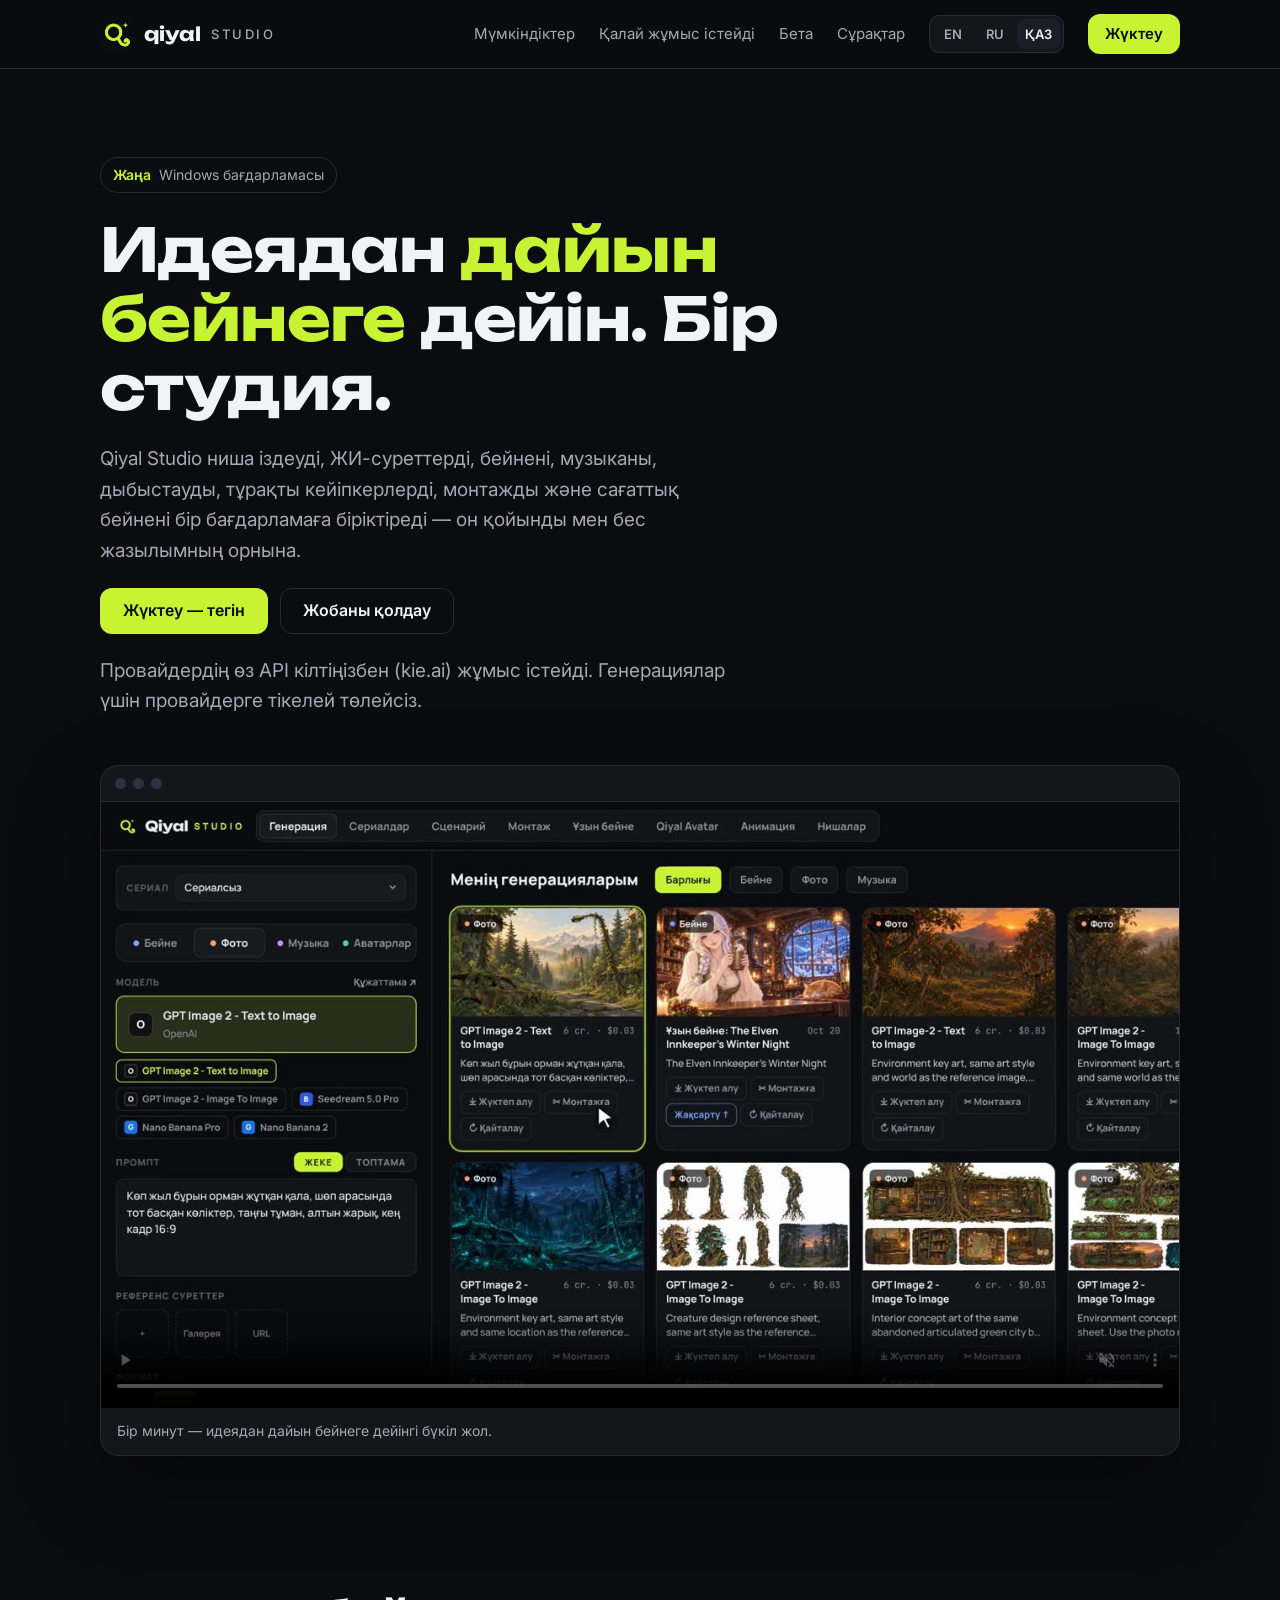
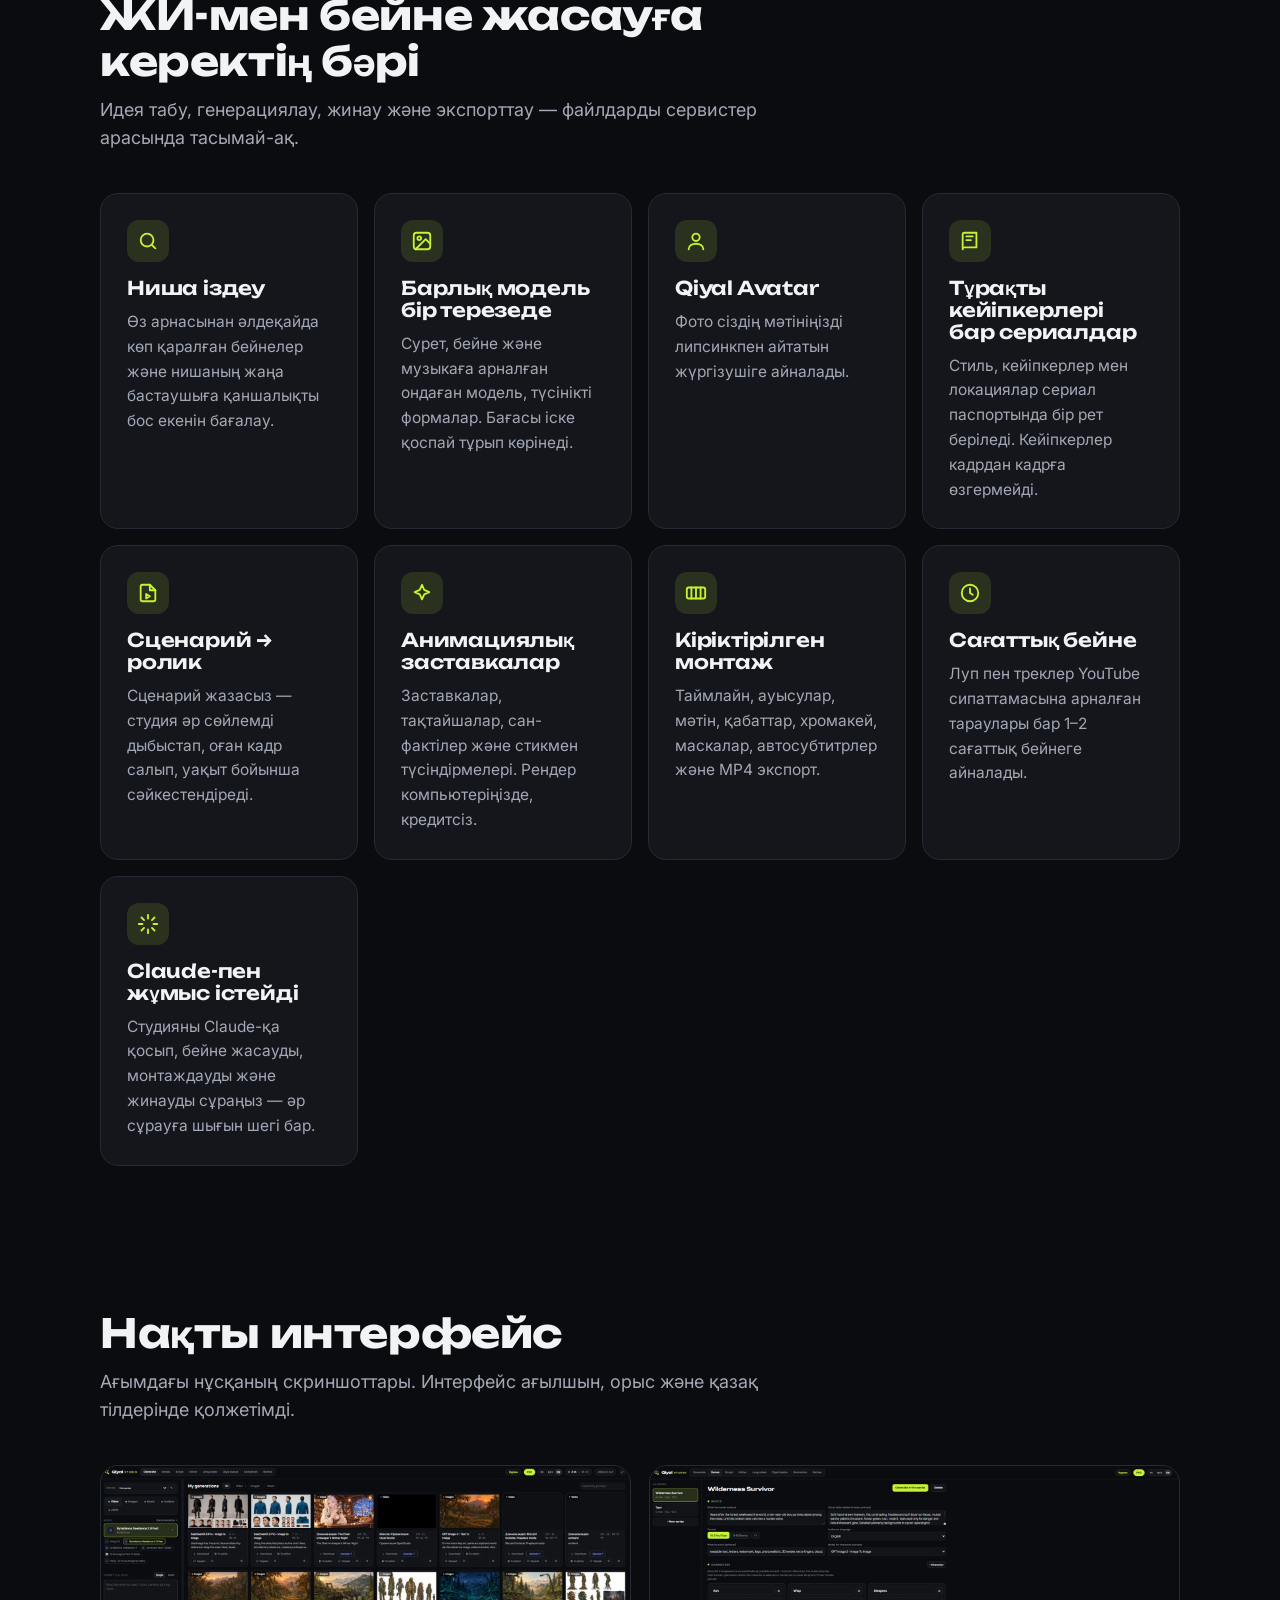
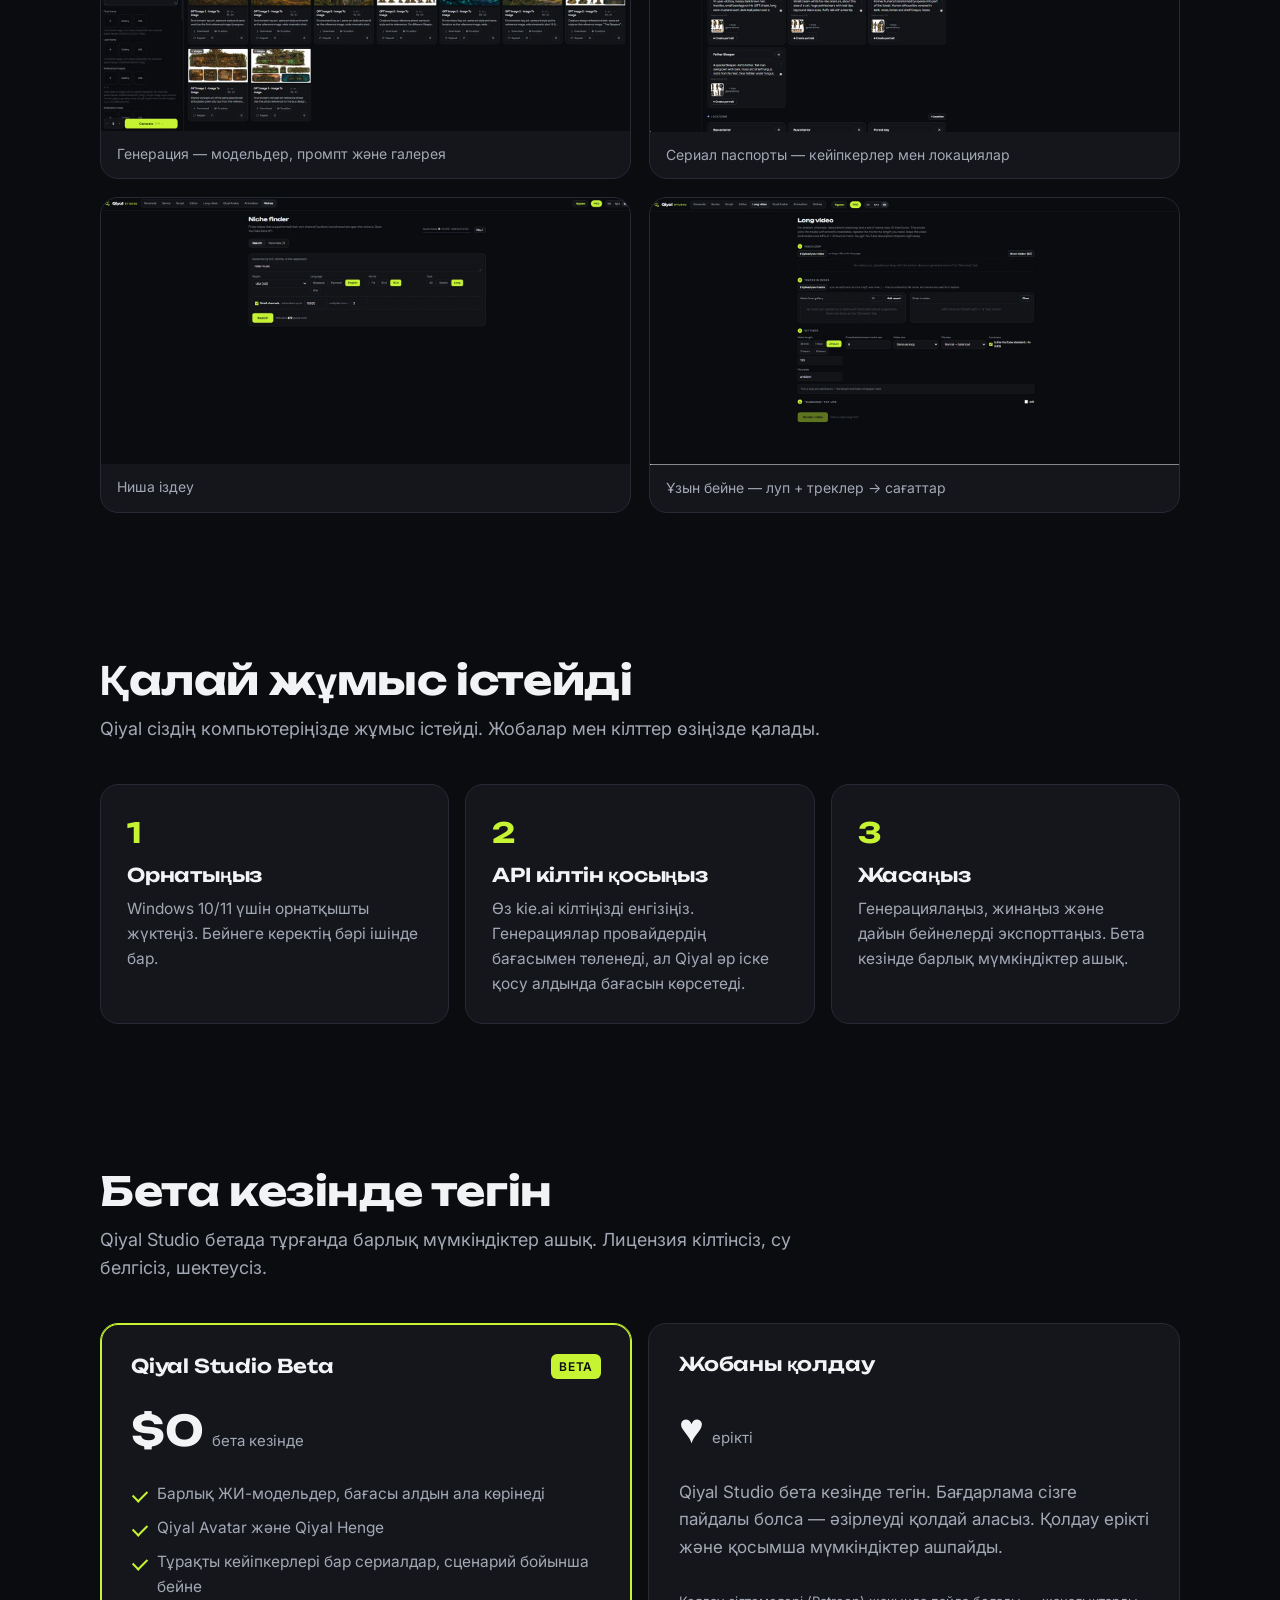
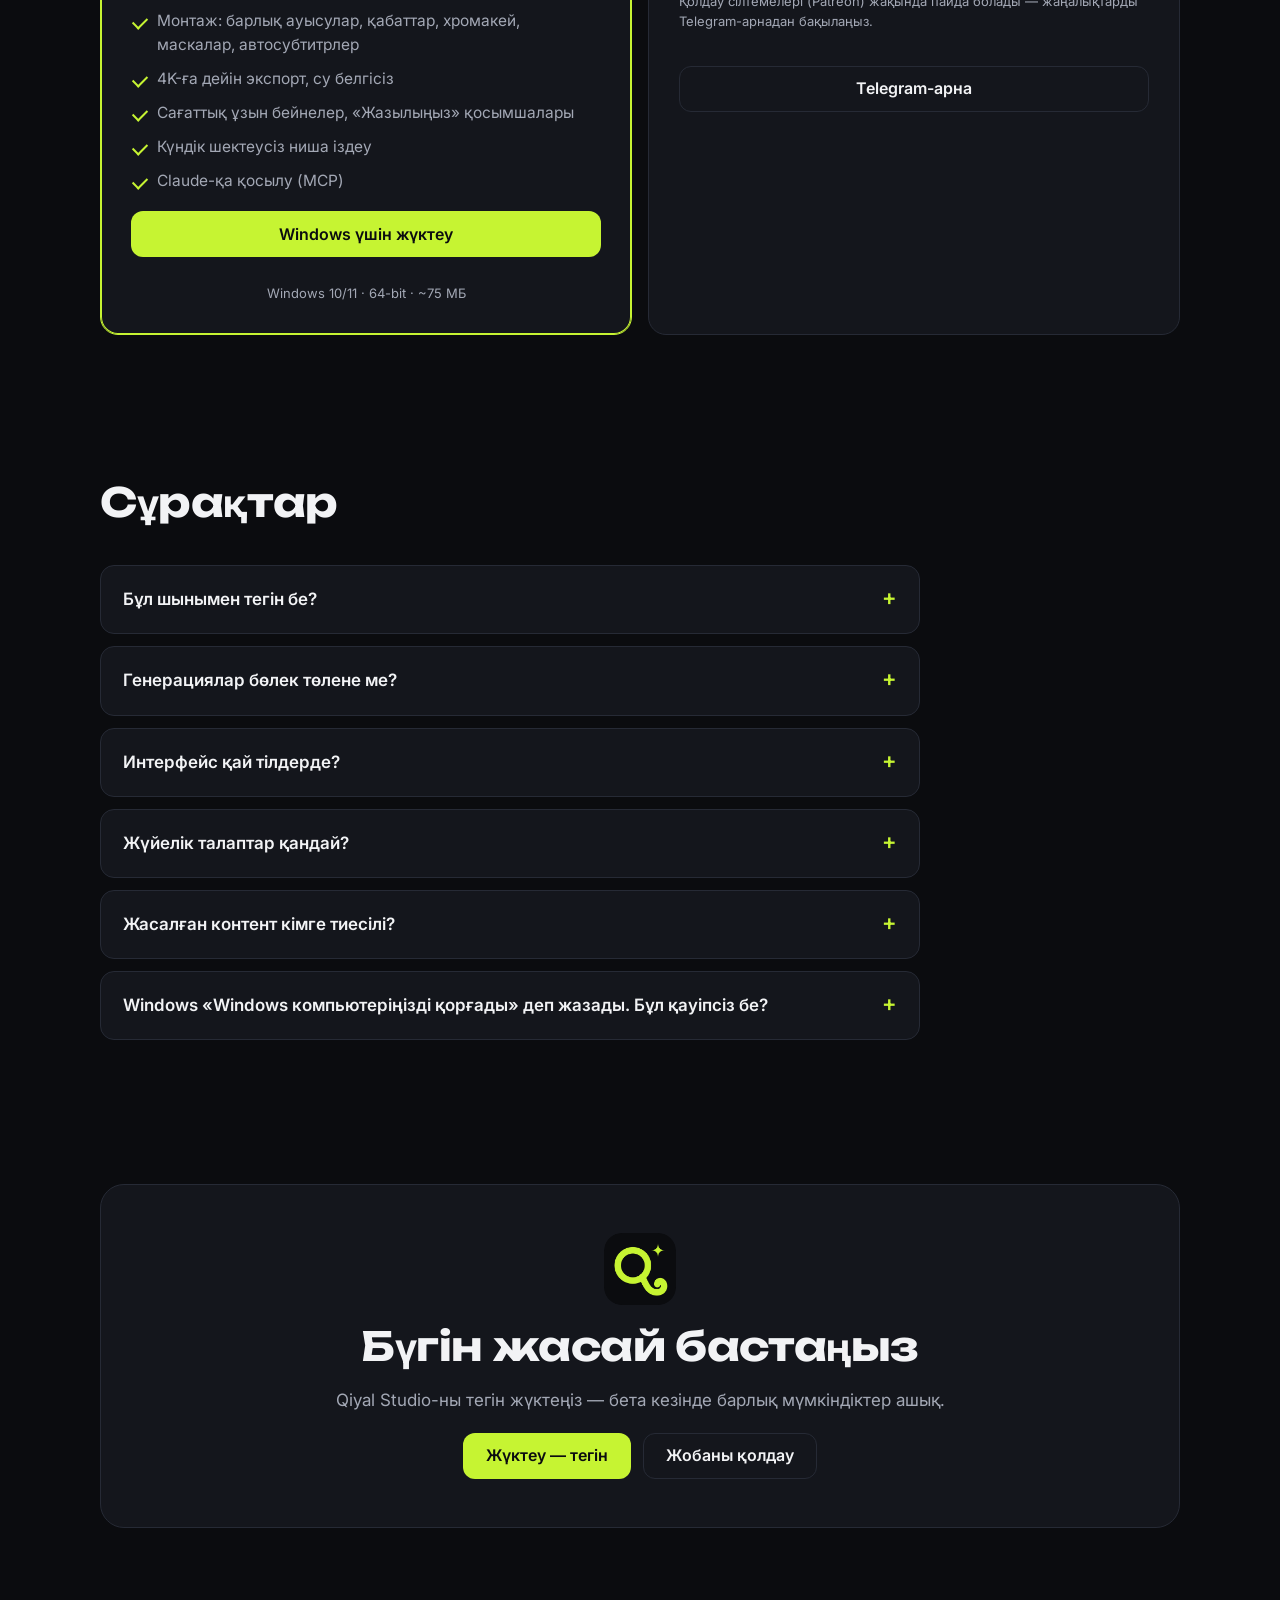
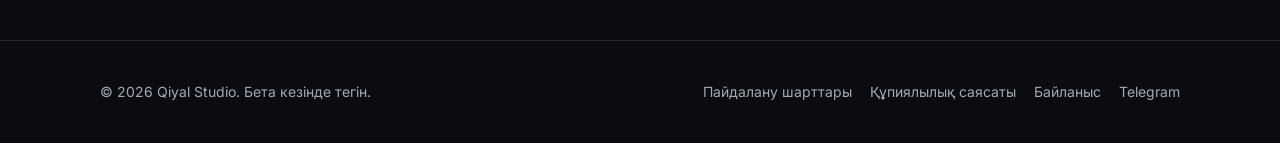
==== commit 0ccfa87a: "Free beta: pricing replaced by "Free during the beta" + "Support the project", download buttons, FAQ" ====
--- a/kk/index.html
+++ b/kk/index.html
@@ -14,7 +14,7 @@
 </head>
 <body><header class="nav"><div class="wrap">
 <a class="brand" href="index.html"><img src="../assets/logo.png" alt="">qiyal <span>studio</span></a>
-<nav class="nav-links" aria-label="Main"><a href="#features">Мүмкіндіктер</a><a href="#how">Қалай жұмыс істейді</a><a href="#pricing">Бағалар</a><a href="#faq">Сұрақтар</a><div class="langsw" role="group" aria-label="Language"><a href="../index.html" data-lang="en">EN</a><a href="../ru/index.html" data-lang="ru">RU</a><a href="../kk/index.html" data-lang="kk" class="on" aria-current="true">ҚАЗ</a></div><a class="btn btn-primary btn-sm" href="#pricing">Qiyal алу</a></nav>
+<nav class="nav-links" aria-label="Main"><a href="#features">Мүмкіндіктер</a><a href="#how">Қалай жұмыс істейді</a><a href="#pricing">Бета</a><a href="#faq">Сұрақтар</a><div class="langsw" role="group" aria-label="Language"><a href="../index.html" data-lang="en">EN</a><a href="../ru/index.html" data-lang="ru">RU</a><a href="../kk/index.html" data-lang="kk" class="on" aria-current="true">ҚАЗ</a></div><a class="btn btn-primary btn-sm" href="https://github.com/zhnurken/qiyal-site/releases/latest/download/QiyalStudio-Setup.exe" download>Жүктеу</a></nav>
 </div></header>
 <main>
 <section class="hero"><div class="wrap">
@@ -22,7 +22,7 @@
   <span class="eyebrow"><b>Жаңа</b> Windows бағдарламасы</span>
   <h1>Идеядан <em>дайын бейнеге</em> дейін. Бір студия.</h1>
   <p>Qiyal Studio ниша іздеуді, ЖИ-суреттерді, бейнені, музыканы, дыбыстауды, тұрақты кейіпкерлерді, монтажды және сағаттық бейнені бір бағдарламаға біріктіреді — он қойынды мен бес жазылымның орнына.</p>
-  <div class="cta-row"><a class="btn btn-primary" href="#download">Lite жүктеу — тегін</a><a class="btn btn-ghost" href="#pricing">Pro бағалары</a></div>
+  <div class="cta-row"><a class="btn btn-primary" href="https://github.com/zhnurken/qiyal-site/releases/latest/download/QiyalStudio-Setup.exe" download>Жүктеу — тегін</a><a class="btn btn-ghost" href="#support">Жобаны қолдау</a></div>
   <p class="note">Провайдердің өз API кілтіңізбен (kie.ai) жұмыс істейді. Генерациялар үшін провайдерге тікелей төлейсіз.</p>
  </div>
  <figure class="shot videoshot"><div class="shot-bar" aria-hidden="true"><i></i><i></i><i></i></div>
@@ -42,39 +42,30 @@
 
 <section id="how"><div class="wrap">
  <div class="section-head"><h2>Қалай жұмыс істейді</h2><p>Qiyal сіздің компьютеріңізде жұмыс істейді. Жобалар мен кілттер өзіңізде қалады.</p></div>
- <div class="steps"><div class="step"><h3>Орнатыңыз</h3><p>Windows 10/11 үшін орнатқышты жүктеңіз. Бейнеге керектің бәрі ішінде бар.</p></div><div class="step"><h3>API кілтін қосыңыз</h3><p>Өз kie.ai кілтіңізді енгізіңіз. Генерациялар провайдердің бағасымен төленеді, ал Qiyal әр іске қосу алдында бағасын көрсетеді.</p></div><div class="step"><h3>Жасаңыз</h3><p>Генерациялаңыз, жинаңыз және дайын бейнелерді экспорттаңыз. Көбірек керек болса, Pro лицензия кілтімен ашылады.</p></div></div>
+ <div class="steps"><div class="step"><h3>Орнатыңыз</h3><p>Windows 10/11 үшін орнатқышты жүктеңіз. Бейнеге керектің бәрі ішінде бар.</p></div><div class="step"><h3>API кілтін қосыңыз</h3><p>Өз kie.ai кілтіңізді енгізіңіз. Генерациялар провайдердің бағасымен төленеді, ал Qiyal әр іске қосу алдында бағасын көрсетеді.</p></div><div class="step"><h3>Жасаңыз</h3><p>Генерациялаңыз, жинаңыз және дайын бейнелерді экспорттаңыз. Бета кезінде барлық мүмкіндіктер ашық.</p></div></div>
 </div></section>
 
 <section id="pricing"><div class="wrap">
- <div class="section-head"><h2>Қарапайым бағалар</h2><p>Тегін бастаңыз. Pro-ны бір рет сатып алыңыз — немесе барлық жаңа мүмкіндіктер үшін жазылыңыз.</p></div>
- <div class="toggle" role="group"><button type="button" id="bill-month" aria-pressed="false">Ай сайын</button><button type="button" id="bill-year" aria-pressed="true">Жылдық <small>−30%</small></button></div>
- <div class="plans">
-  <div class="plan"><div class="plan-top"><h3>Lite</h3></div><div class="price"><b>$0</b><span>мәңгі</span></div><ul><li>Барлық ЖИ-модельдер, бағасы алдын ала көрінеді</li><li>Qiyal Avatar — сөйлейтін аватарлар</li><li>Арнаның анимациялық заставкалары</li><li>1 сериал, 3 кейіпкерге дейін</li><li>Сценарий → ролик, 10 сөйлемге дейін</li><li>Монтаж: 10 негізгі ауысу, қаріптер мен мәтін анимациясы</li><li>10 минутқа дейінгі ұзын бейне</li><li>Ниша іздеу: күніне 3 рет</li><li class="no">Бұрышында Qiyal логотипі бар 1080p-ге дейінгі экспорт</li></ul><a class="btn btn-ghost" id="download" href="https://github.com/zhnurken/qiyal-site/releases/latest/download/QiyalStudio-Setup.exe" download>Lite жүктеу</a><p class="muted" style="font-size:13px;margin-top:8px;text-align:center">Windows 10/11 · 64-bit</p></div>
-  <div class="plan featured"><div class="plan-top"><h3>Pro мәңгілік</h3></div><div class="price"><b>$49</b><span>бір рет</span></div><ul><li>Pro-дағының бәрі — мәңгі</li><li>Сатып алған кездегі нұсқа + 30 күн жаңартулар</li><li>Су белгісіз, 4K экспорт</li><li>Сериал, сценарий және ұзын бейне шектеусіз</li><li>Барлық ауысулар, қабаттар, хромакей, маскалар, автосубтитрлер</li><li>Шектеусіз ниша іздеу және бәсеке талдауы</li><li>Claude-қа қосылу (MCP)</li><li class="no">Кейінгі жаңартулар — жазылыммен</li></ul><a class="btn btn-primary" href="https://t.me/qiyal_studio">Мәңгілікке сатып алу</a></div>
-  <div class="plan"><div class="plan-top"><h3>Pro жазылым</h3></div><div class="price"><b id="sub-price">$59</b><span id="sub-period">жылына</span></div><ul><li>Pro-дағының бәрі</li><li>Барлық жаңа мүмкіндіктер мен жаңартулар</li><li>Telegram-да басым қолдау</li><li>Кез келген уақытта тоқтатуға болады</li><li class="no">Жазылым біткенде бағдарлама Lite-қа оралады. Жобалар сақталады.</li></ul><a class="btn btn-ghost" id="sub-btn" href="https://t.me/qiyal_studio">Жазылу</a></div>
+ <div class="section-head"><h2>Бета кезінде тегін</h2><p>Qiyal Studio бетада тұрғанда барлық мүмкіндіктер ашық. Лицензия кілтінсіз, су белгісіз, шектеусіз.</p></div>
+ <div class="plans" style="grid-template-columns:repeat(auto-fit,minmax(min(320px,100%),1fr))">
+  <div class="plan featured"><div class="plan-top"><h3>Qiyal Studio Beta</h3><span class="tag">BETA</span></div><div class="price"><b>$0</b><span>бета кезінде</span></div><ul><li>Барлық ЖИ-модельдер, бағасы алдын ала көрінеді</li><li>Qiyal Avatar және Qiyal Henge</li><li>Тұрақты кейіпкерлері бар сериалдар, сценарий бойынша бейне</li><li>Монтаж: барлық ауысулар, қабаттар, хромакей, маскалар, автосубтитрлер</li><li>4K-ға дейін экспорт, су белгісіз</li><li>Сағаттық ұзын бейнелер, «Жазылыңыз» қосымшалары</li><li>Күндік шектеусіз ниша іздеу</li><li>Claude-қа қосылу (MCP)</li></ul><a class="btn btn-primary" id="download" href="https://github.com/zhnurken/qiyal-site/releases/latest/download/QiyalStudio-Setup.exe" download>Windows үшін жүктеу</a><p class="muted" style="font-size:13px;margin-top:8px;text-align:center">Windows 10/11 · 64-bit · ~75 МБ</p></div>
+  <div class="plan" id="support"><div class="plan-top"><h3>Жобаны қолдау</h3></div><div class="price"><b>♥</b><span>ерікті</span></div><p class="muted" style="margin:0 0 12px">Qiyal Studio бета кезінде тегін. Бағдарлама сізге пайдалы болса — әзірлеуді қолдай аласыз. Қолдау ерікті және қосымша мүмкіндіктер ашпайды.</p><p class="muted" style="font-size:13px;margin:0 0 16px">Қолдау сілтемелері (Patreon) жақында пайда болады — жаңалықтарды Telegram-арнадан бақылаңыз.</p><a class="btn btn-ghost" href="https://t.me/qiyal_studio">Telegram-арна</a></div>
  </div>
- <div class="table-box"><table><caption class="muted" style="text-align:left;padding:14px 18px;caption-side:top">Pro не қосады</caption>
-  <thead><tr><th scope="col"></th><th scope="col">Lite</th><th scope="col">Pro</th></tr></thead><tbody><tr><td>Топтама генерация</td><td>—</td><td>✓</td></tr><tr><td>1-ден көп сериал және 3-тен көп кейіпкер</td><td>—</td><td>✓</td></tr><tr><td>10 сөйлемнен ұзын сценарий</td><td>—</td><td>✓</td></tr><tr><td>Жеке кадрларды қайта жасау</td><td>—</td><td>✓</td></tr><tr><td>Барлық ауысулар (Lite-та — 10 негізгі)</td><td>—</td><td>✓</td></tr><tr><td>Үстіңгі қабаттар</td><td>—</td><td>✓</td></tr><tr><td>Хромакей</td><td>—</td><td>✓</td></tr><tr><td>Маскалар</td><td>—</td><td>✓</td></tr><tr><td>Автосубтитрлер</td><td>—</td><td>✓</td></tr><tr><td>4K-де экспорттау</td><td>—</td><td>✓</td></tr><tr><td>Су белгісіз бейне</td><td>—</td><td>✓</td></tr><tr><td>Файл салмағын таңдау</td><td>—</td><td>✓</td></tr><tr><td>10 минуттан ұзын бейне</td><td>—</td><td>✓</td></tr><tr><td>«Жазылыңыз» қосымшалары</td><td>—</td><td>✓</td></tr><tr><td>Күндізгі шектеусіз ниша іздеу</td><td>—</td><td>✓</td></tr><tr><td>Ниша талдауы</td><td>—</td><td>✓</td></tr><tr><td>Claude-қа қосылу (MCP)</td><td>—</td><td>✓</td></tr><tr><td>Дауысты тазарту</td><td>—</td><td>✓</td></tr><tr><td>Claude жасаған өз анимацияларыңыз</td><td>—</td><td>✓</td></tr></tbody></table></div>
 </div></section>
 
-<section id="faq"><div class="wrap"><div class="section-head"><h2>Сұрақтар</h2></div><div class="faq"><details><summary>Генерациялар бөлек төлене ме?</summary><p>Иә. Qiyal провайдердің (kie.ai) өз API кілтіңізбен жұмыс істейді, генерациялар провайдерге оның бағасымен төленеді. Qiyal әр іске қосу алдында бағасын көрсетеді. Qiyal лицензиясы — тек бағдарлама.</p></details><details><summary>Интерфейс қай тілдерде?</summary><p>Ағылшын, орыс және қазақ тілдерінде. Тілді жоғарғы панельде кез келген уақытта ауыстыруға болады.</p></details><details><summary>«Мәңгілік» пен жазылымның айырмасы неде?</summary><p>«Мәңгілік» — бір реттік төлем: Pro сізде сатып алған кездегі нұсқада және одан кейінгі 30 күн ішінде шыққан барлық нұсқаларда мәңгі қалады. Кейінгі жаңартулар — жазылыммен. Жазылым — Pro және ол белсенді тұрғанда барлық жаңартулар. «Мәңгіліктен» жазылымға кез келген уақытта өтуге болады.</p></details><details><summary>Жазылым біткенде не болады?</summary><p>Бағдарлама Lite-қа оралады. Жобалар, сериалдар мен файлдар компьютеріңізде қалады, ал Pro жазылымды ұзартқанда қайта ашылады.</p></details><details><summary>Жүйелік талаптар қандай?</summary><p>Windows 10 немесе 11 (64-бит) және ЖИ-генерация мен лицензияны белсендіру үшін интернет. Монтаж, анимация және экспорт компьютеріңізде орындалады.</p></details><details><summary>Жасалған контент кімге тиесілі?</summary><p>Сізге. ЖИ-нәтижелерге құқық провайдер мен нақты модельдің шарттарына да байланысты.</p></details><details><summary>Ақшаны қайтаруға бола ма?</summary><p>Иә — сатып алғаннан кейін 14 күн ішінде. Толығырақ <a href="refund.html">қайтару саясатында</a>.</p></details><details><summary>Windows «Windows компьютеріңізді қорғады» деп жазады. Бұл қауіпсіз бе?</summary><p>Иә. Мұндай ескерту әлі аз жүктелген жаңа бағдарламаларда шығады. <b>Толығырақ</b> → <b>Бәрібір іске қосу</b> түймесін басыңыз. Орнатқыш біздің ресми GitHub бетімізден тікелей жүктеледі.</p></details></div></div></section>
+<section id="faq"><div class="wrap"><div class="section-head"><h2>Сұрақтар</h2></div><div class="faq"><details><summary>Бұл шынымен тегін бе?</summary><p>Иә. Бета кезінде барлық мүмкіндіктер бәріне ашық — лицензия кілтінсіз және су белгісіз. Бетадан кейін ақылы тарифтер пайда болса, біз бұл туралы алдын ала хабарлаймыз, ал жасағаныңыздың бәрі сізде қалады.</p></details><details><summary>Генерациялар бөлек төлене ме?</summary><p>Иә. Qiyal провайдердің (kie.ai) өз API кілтіңізбен жұмыс істейді, генерациялар провайдерге оның бағасымен төленеді. Qiyal әр іске қосу алдында бағасын көрсетеді. Qiyal Studio-ның өзі бета кезінде тегін.</p></details><details><summary>Интерфейс қай тілдерде?</summary><p>Ағылшын, орыс және қазақ тілдерінде. Тілді жоғарғы панельде кез келген уақытта ауыстыруға болады.</p></details><details><summary>Жүйелік талаптар қандай?</summary><p>Windows 10 немесе 11 (64-бит) және ЖИ-генерация үшін интернет. Монтаж, анимация және экспорт компьютеріңізде орындалады.</p></details><details><summary>Жасалған контент кімге тиесілі?</summary><p>Сізге. ЖИ-нәтижелерге құқық провайдер мен нақты модельдің шарттарына да байланысты.</p></details><details><summary>Windows «Windows компьютеріңізді қорғады» деп жазады. Бұл қауіпсіз бе?</summary><p>Иә. Мұндай ескерту әлі аз жүктелген жаңа бағдарламаларда шығады. <b>Толығырақ</b> → <b>Бәрібір іске қосу</b> түймесін басыңыз. Орнатқыш біздің ресми GitHub бетімізден тікелей жүктеледі.</p></details></div></div></section>
 
 <section><div class="wrap"><div class="cta">
  <img src="../assets/logo.png" alt="" width="72" height="72" style="border-radius:18px">
- <h2>Бүгін жасай бастаңыз</h2><p class="muted">Lite-ты тегін жүктеңіз. Дайын болғанда Pro-ға өтіңіз.</p>
- <div class="cta-row" style="justify-content:center"><a class="btn btn-primary" href="https://github.com/zhnurken/qiyal-site/releases/latest/download/QiyalStudio-Setup.exe" download>Lite жүктеу — тегін</a><a class="btn btn-ghost" href="#pricing">Pro бағалары</a></div>
+ <h2>Бүгін жасай бастаңыз</h2><p class="muted">Qiyal Studio-ны тегін жүктеңіз — бета кезінде барлық мүмкіндіктер ашық.</p>
+ <div class="cta-row" style="justify-content:center"><a class="btn btn-primary" href="https://github.com/zhnurken/qiyal-site/releases/latest/download/QiyalStudio-Setup.exe" download>Жүктеу — тегін</a><a class="btn btn-ghost" href="#support">Жобаны қолдау</a></div>
 </div></div></section>
 </main>
 <footer><div class="wrap">
-<div>© 2026 Qiyal Studio. Төлемдерді Lemon Squeezy (merchant of record) өңдейді.</div>
-<nav aria-label="Legal"><a href="terms.html">Пайдалану шарттары</a><a href="privacy.html">Құпиялылық саясаты</a><a href="refund.html">Қайтару саясаты</a><a href="mailto:studioqiyal@gmail.com">Байланыс</a><a href="https://t.me/qiyal_studio">Telegram</a></nav>
+<div>© 2026 Qiyal Studio. Бета кезінде тегін.</div>
+<nav aria-label="Legal"><a href="terms.html">Пайдалану шарттары</a><a href="privacy.html">Құпиялылық саясаты</a><a href="mailto:studioqiyal@gmail.com">Байланыс</a><a href="https://t.me/qiyal_studio">Telegram</a></nav>
 </div></footer>
 <script>
 document.querySelectorAll('.langsw a').forEach(a=>a.addEventListener('click',()=>{try{localStorage.setItem('qiyal_lang',a.dataset.lang)}catch(e){}}));
 </script>
-<script>
-(function(){var m=document.getElementById('bill-month'),y=document.getElementById('bill-year'),pr=document.getElementById('sub-price'),pe=document.getElementById('sub-period'),b=document.getElementById('sub-btn');
-function set(yr){y.setAttribute('aria-pressed',yr);m.setAttribute('aria-pressed',!yr);pr.textContent=yr?'$59':'$7';pe.textContent=yr?"\u0436\u044b\u043b\u044b\u043d\u0430":"\u0430\u0439\u044b\u043d\u0430";b.setAttribute('href',yr?'https://t.me/qiyal_studio':'https://t.me/qiyal_studio')}
-m.addEventListener('click',function(){set(false)});y.addEventListener('click',function(){set(true)})})();
-</script>
 </body></html>
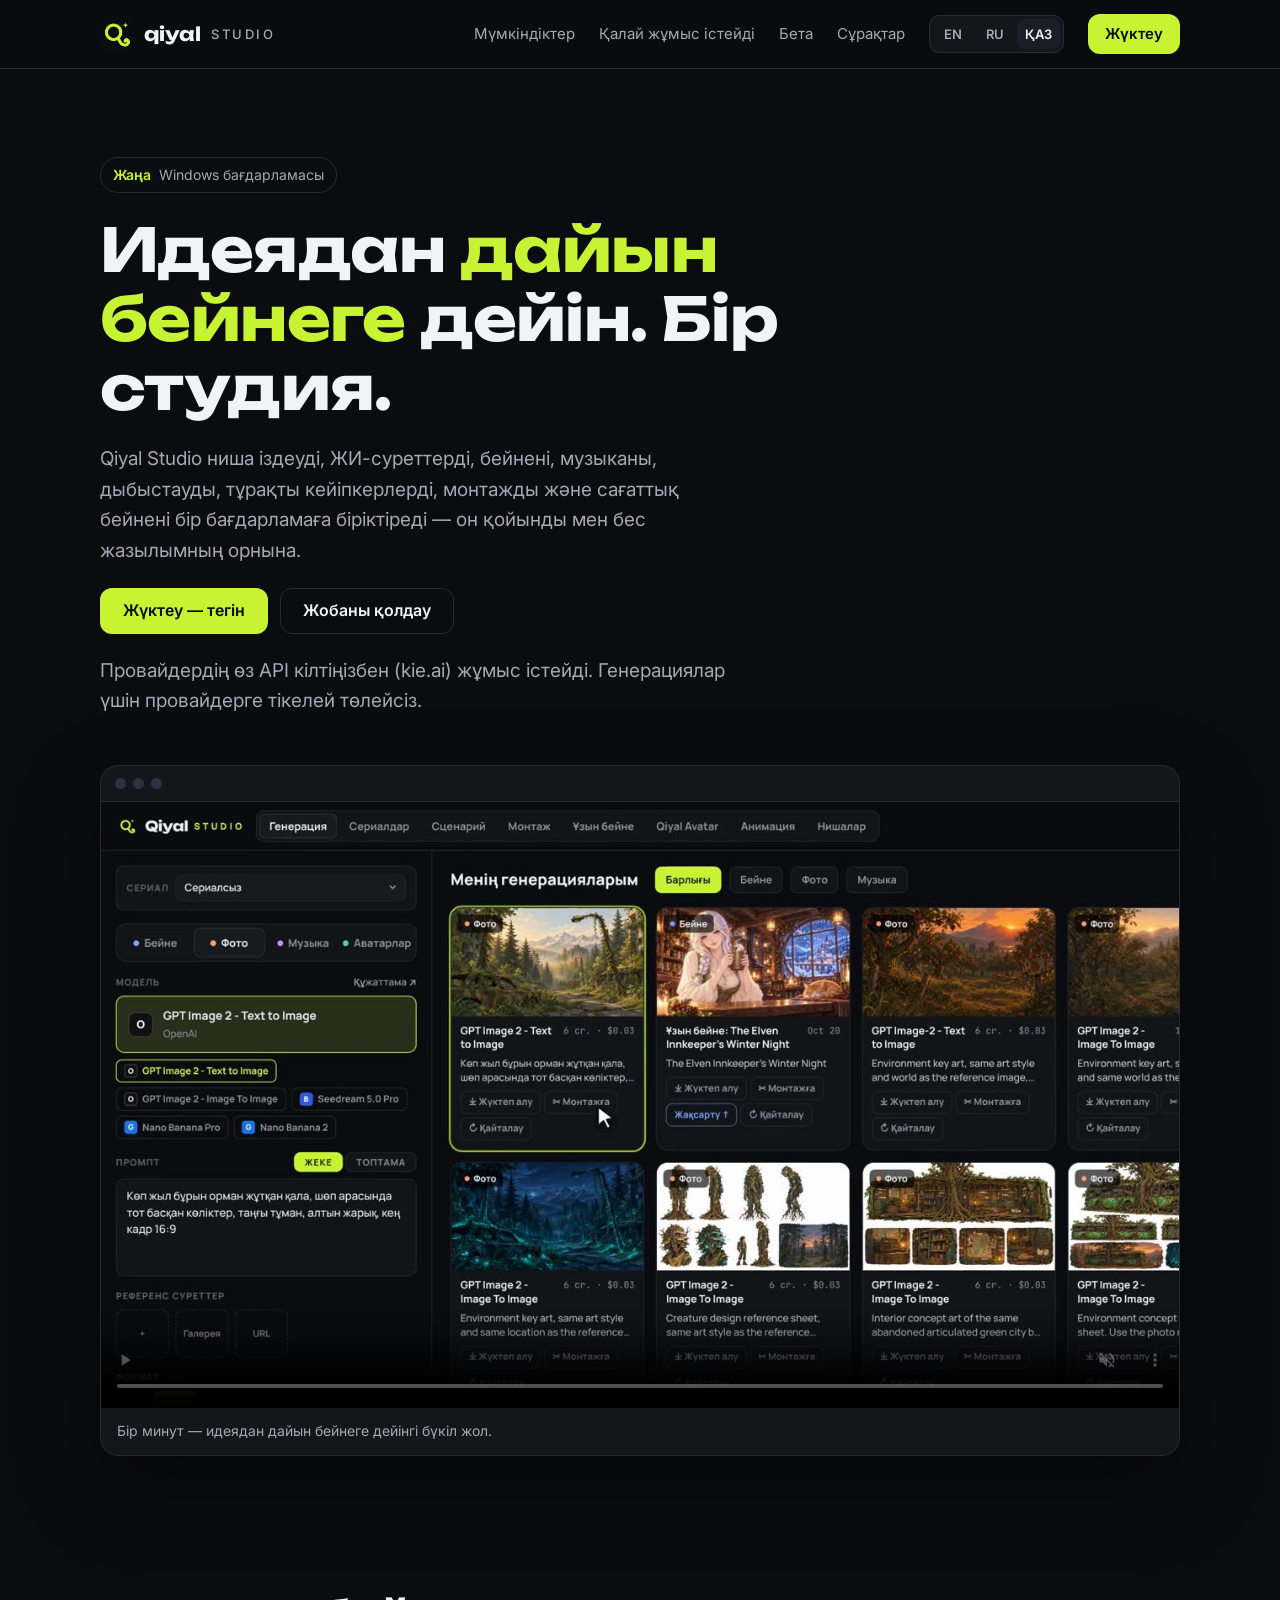
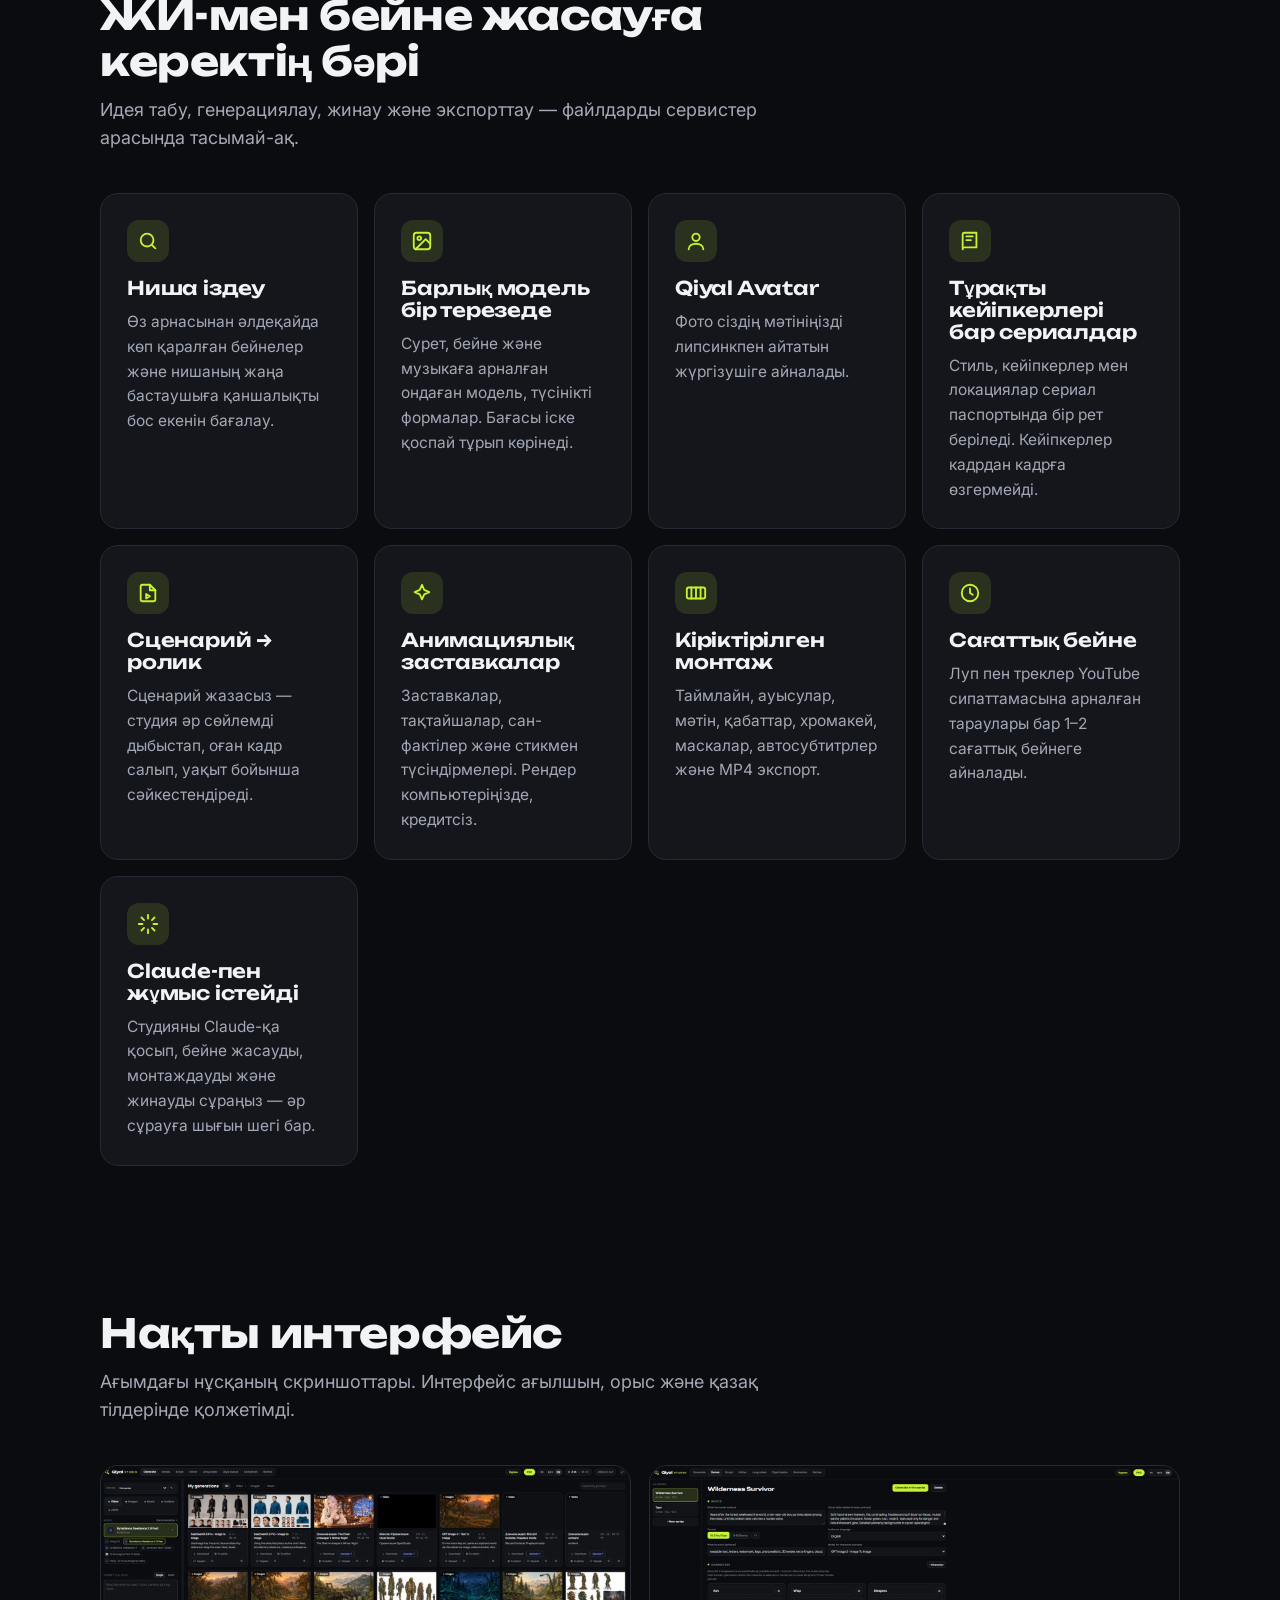
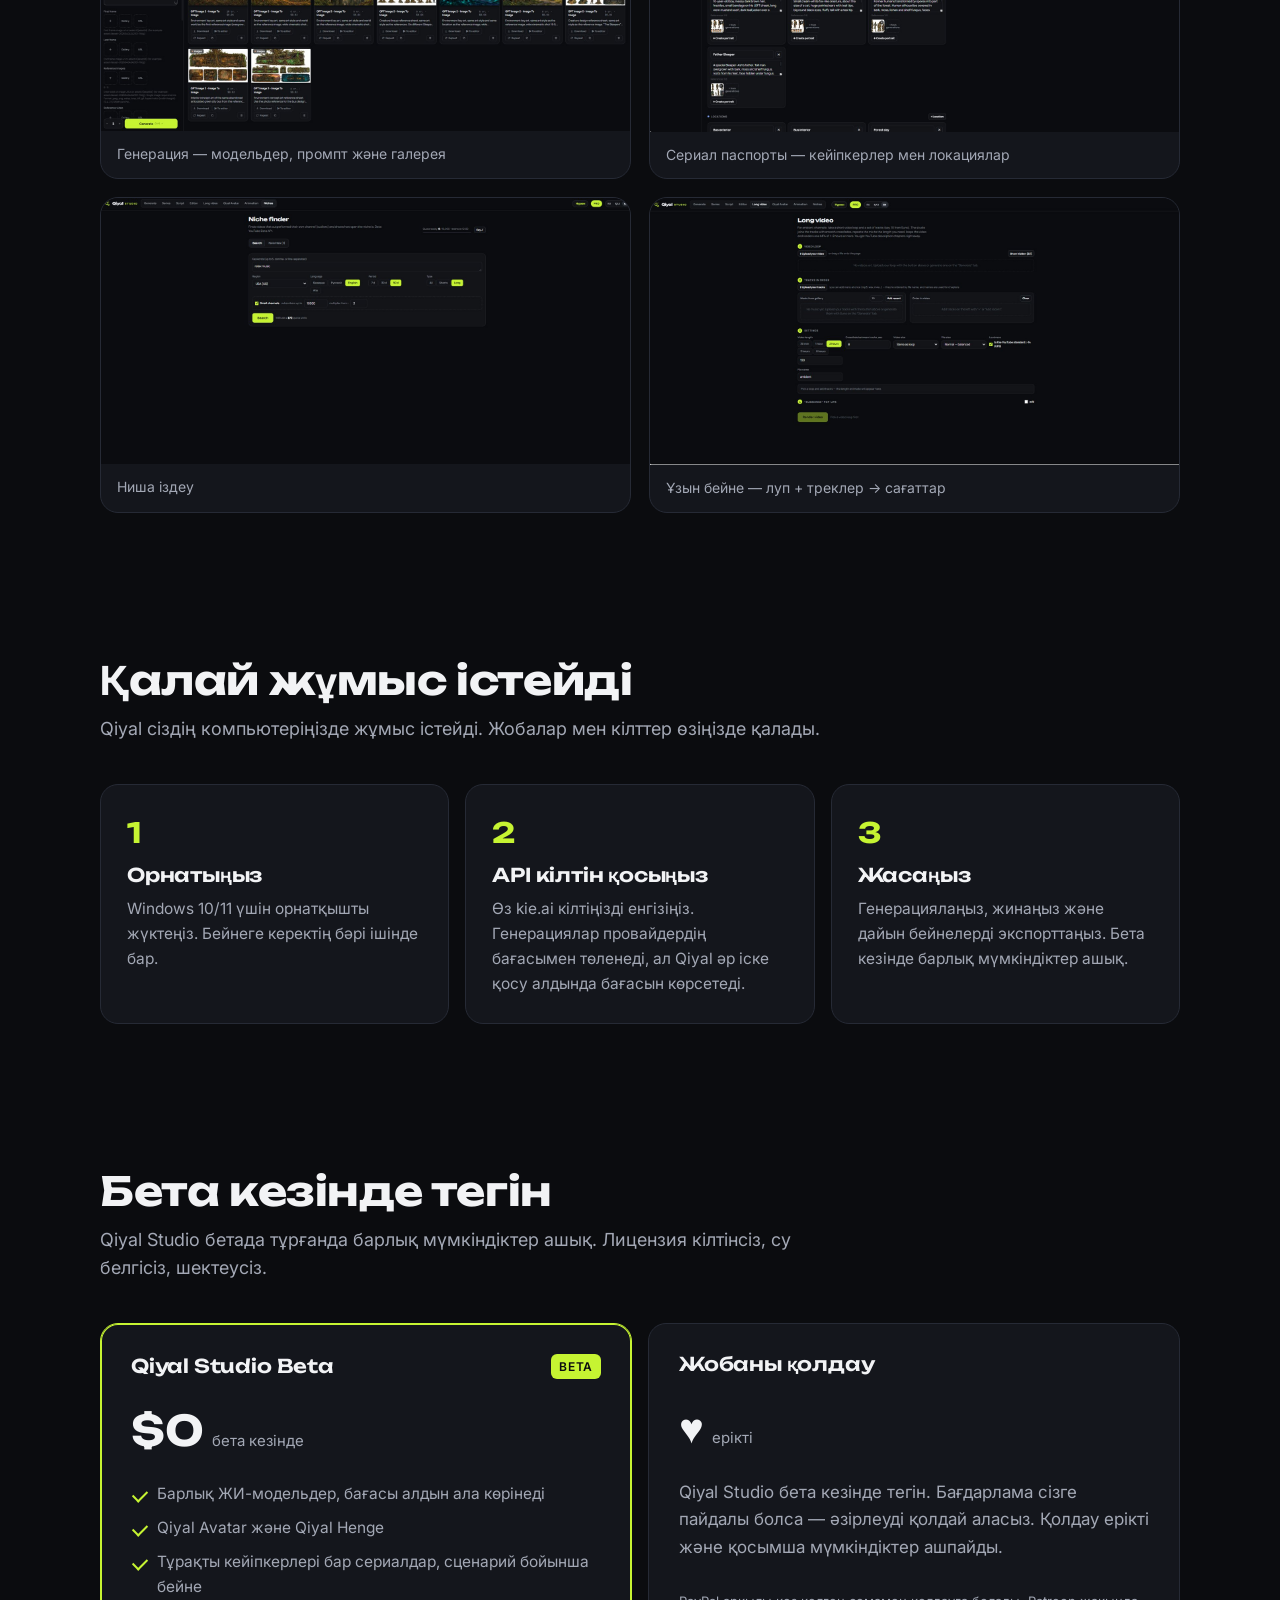
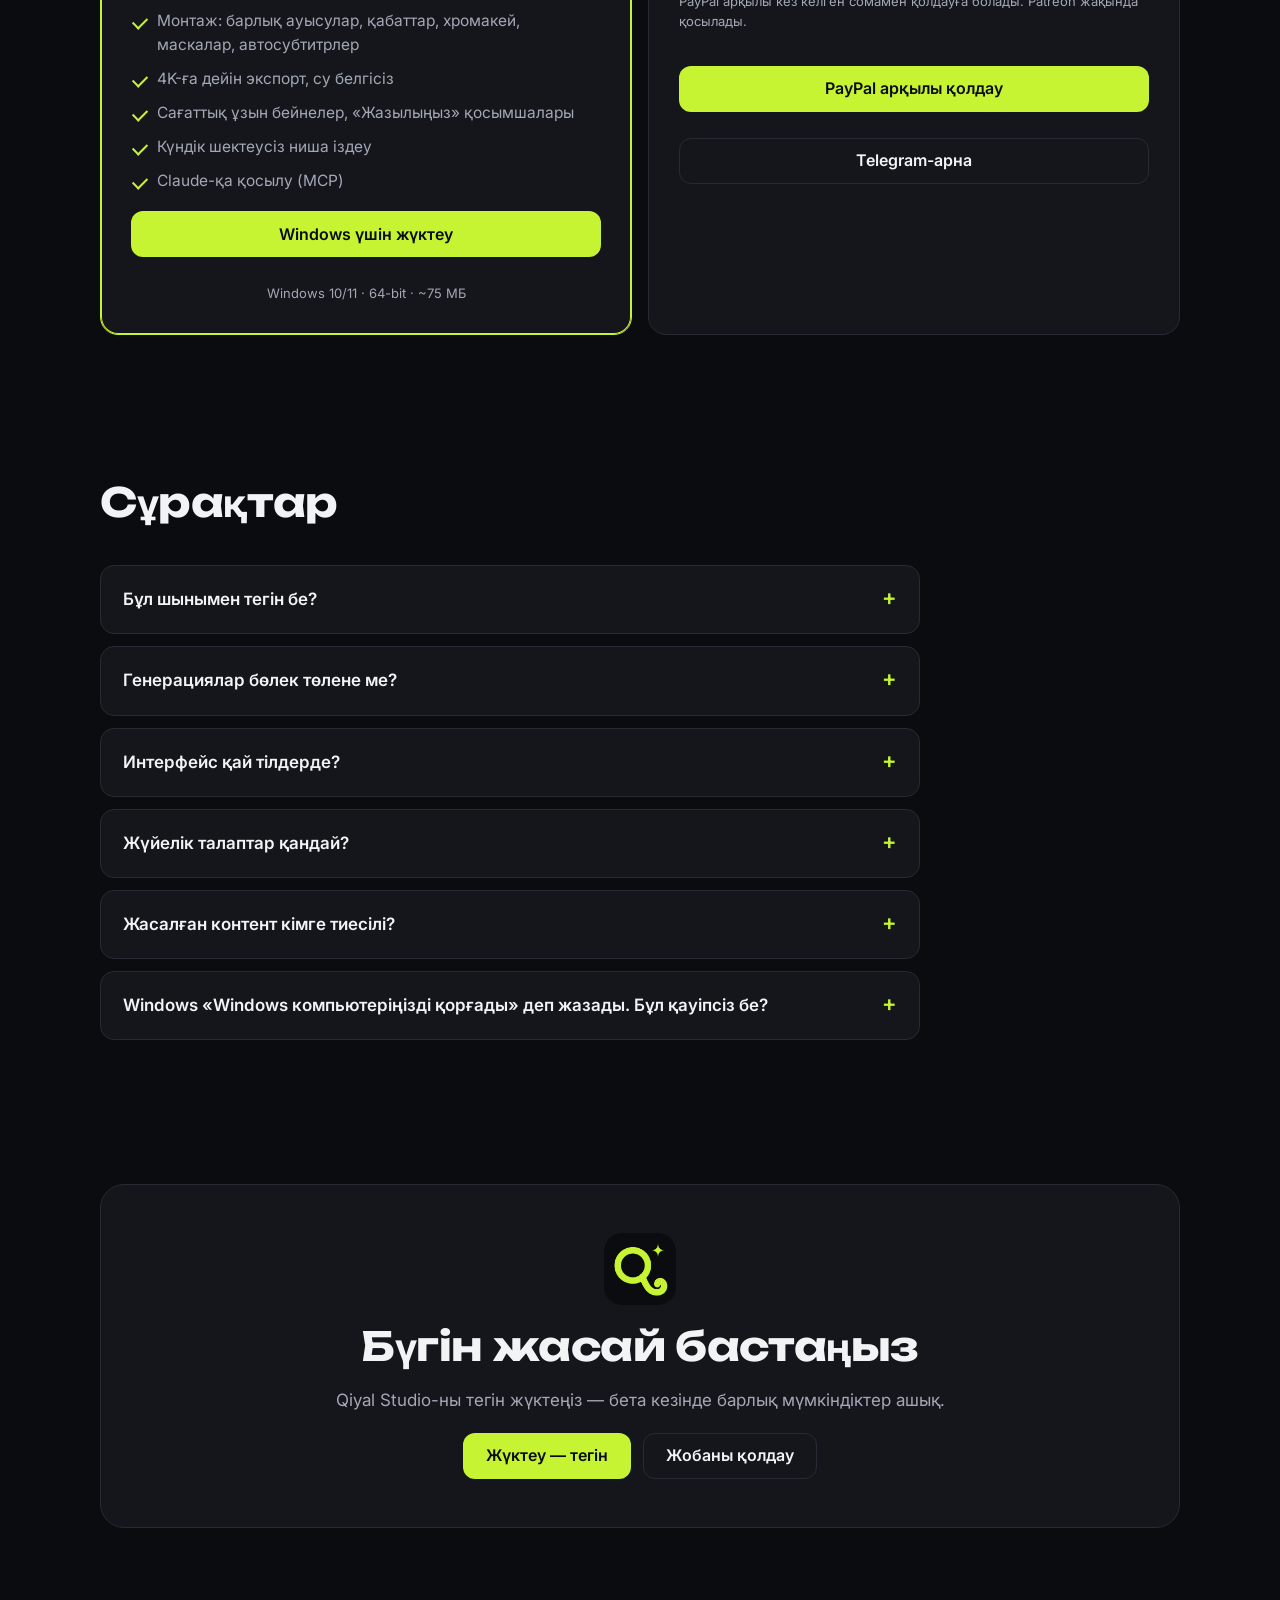
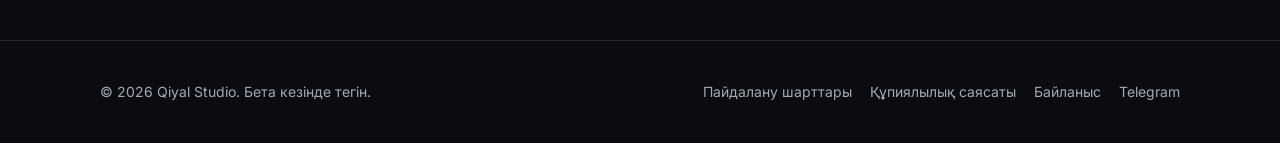
==== commit deef90e9: "Support via PayPal (paypal.me/qiyalstudio) on the pricing card; legal pages mention PayPal (EN/RU/KZ" ====
--- a/kk/index.html
+++ b/kk/index.html
@@ -49,7 +49,7 @@
  <div class="section-head"><h2>Бета кезінде тегін</h2><p>Qiyal Studio бетада тұрғанда барлық мүмкіндіктер ашық. Лицензия кілтінсіз, су белгісіз, шектеусіз.</p></div>
  <div class="plans" style="grid-template-columns:repeat(auto-fit,minmax(min(320px,100%),1fr))">
   <div class="plan featured"><div class="plan-top"><h3>Qiyal Studio Beta</h3><span class="tag">BETA</span></div><div class="price"><b>$0</b><span>бета кезінде</span></div><ul><li>Барлық ЖИ-модельдер, бағасы алдын ала көрінеді</li><li>Qiyal Avatar және Qiyal Henge</li><li>Тұрақты кейіпкерлері бар сериалдар, сценарий бойынша бейне</li><li>Монтаж: барлық ауысулар, қабаттар, хромакей, маскалар, автосубтитрлер</li><li>4K-ға дейін экспорт, су белгісіз</li><li>Сағаттық ұзын бейнелер, «Жазылыңыз» қосымшалары</li><li>Күндік шектеусіз ниша іздеу</li><li>Claude-қа қосылу (MCP)</li></ul><a class="btn btn-primary" id="download" href="https://github.com/zhnurken/qiyal-site/releases/latest/download/QiyalStudio-Setup.exe" download>Windows үшін жүктеу</a><p class="muted" style="font-size:13px;margin-top:8px;text-align:center">Windows 10/11 · 64-bit · ~75 МБ</p></div>
-  <div class="plan" id="support"><div class="plan-top"><h3>Жобаны қолдау</h3></div><div class="price"><b>♥</b><span>ерікті</span></div><p class="muted" style="margin:0 0 12px">Qiyal Studio бета кезінде тегін. Бағдарлама сізге пайдалы болса — әзірлеуді қолдай аласыз. Қолдау ерікті және қосымша мүмкіндіктер ашпайды.</p><p class="muted" style="font-size:13px;margin:0 0 16px">Қолдау сілтемелері (Patreon) жақында пайда болады — жаңалықтарды Telegram-арнадан бақылаңыз.</p><a class="btn btn-ghost" href="https://t.me/qiyal_studio">Telegram-арна</a></div>
+  <div class="plan" id="support"><div class="plan-top"><h3>Жобаны қолдау</h3></div><div class="price"><b>♥</b><span>ерікті</span></div><p class="muted" style="margin:0 0 12px">Qiyal Studio бета кезінде тегін. Бағдарлама сізге пайдалы болса — әзірлеуді қолдай аласыз. Қолдау ерікті және қосымша мүмкіндіктер ашпайды.</p><p class="muted" style="font-size:13px;margin:0 0 16px">PayPal арқылы кез келген сомамен қолдауға болады. Patreon жақында қосылады.</p><a class="btn btn-primary" href="https://paypal.me/qiyalstudio" target="_blank" rel="noopener">PayPal арқылы қолдау</a><a class="btn btn-ghost" style="margin-top:8px" href="https://t.me/qiyal_studio">Telegram-арна</a></div>
  </div>
 </div></section>
 
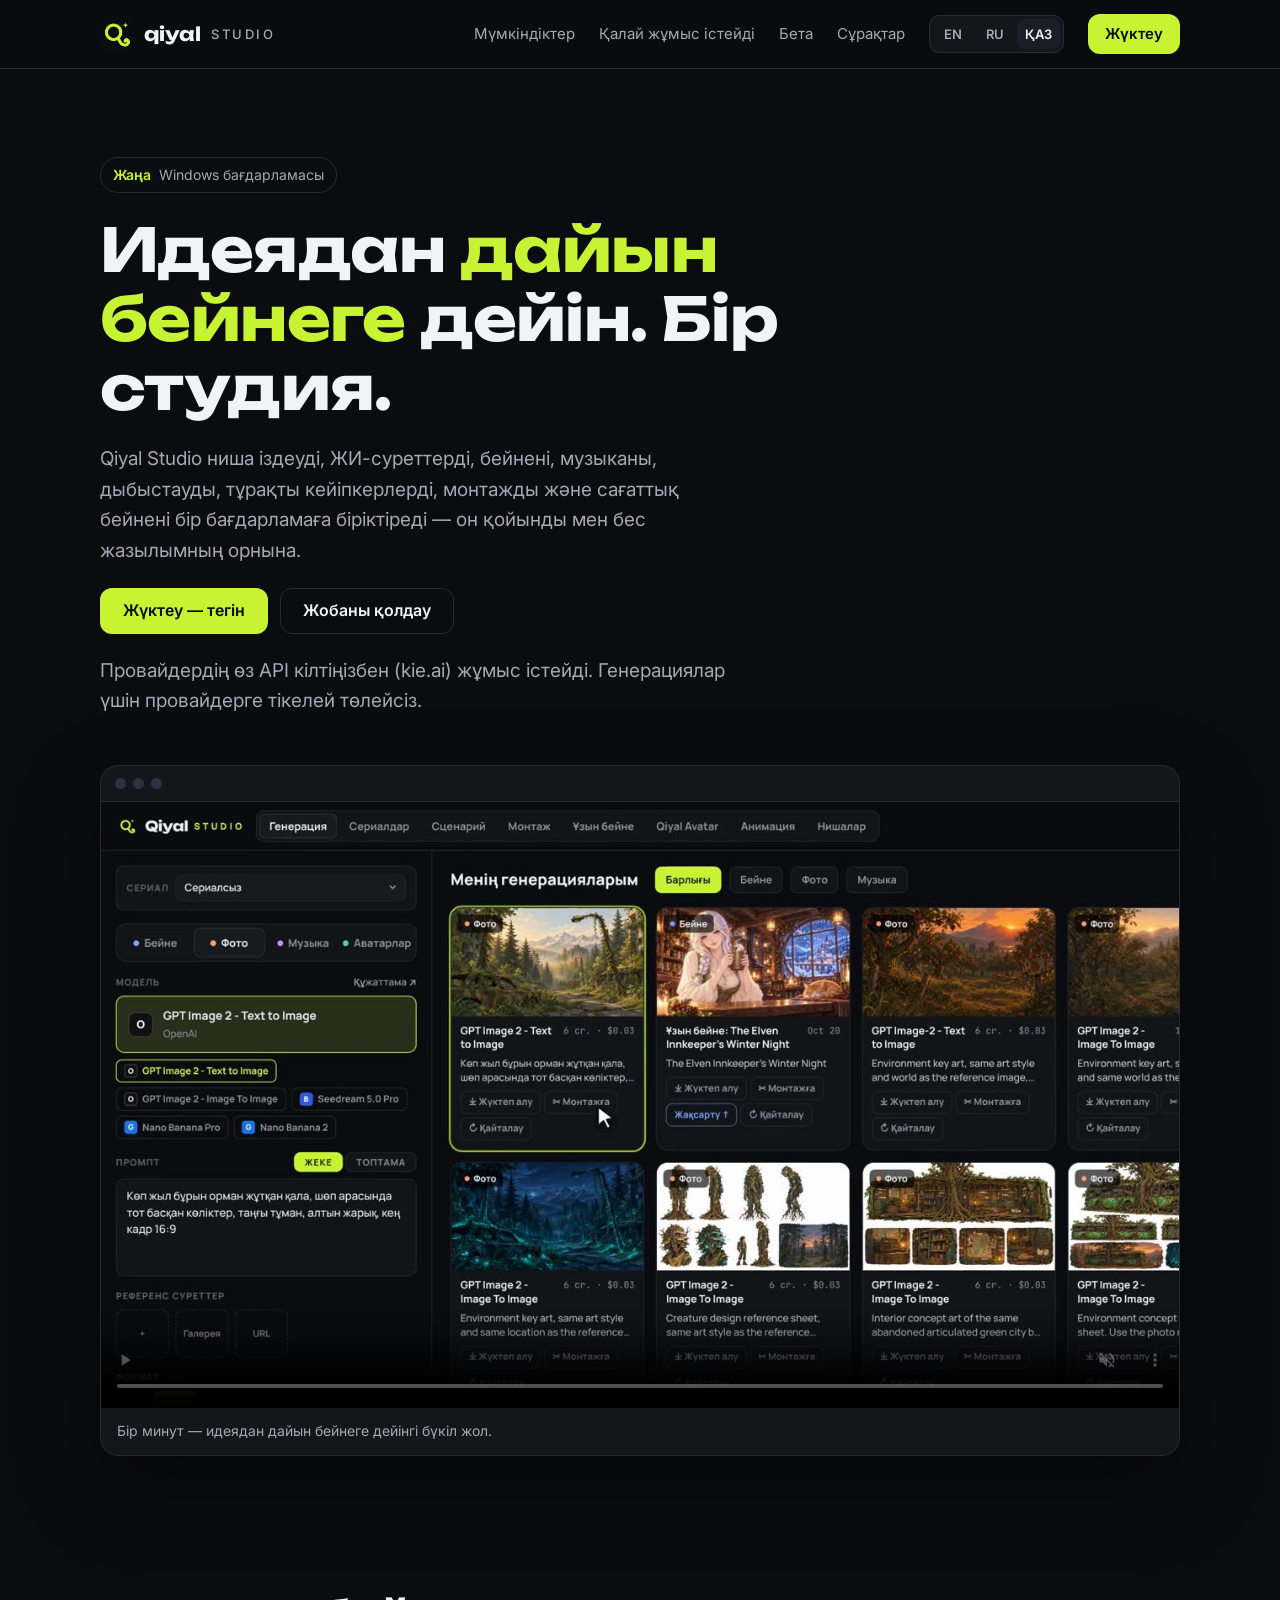
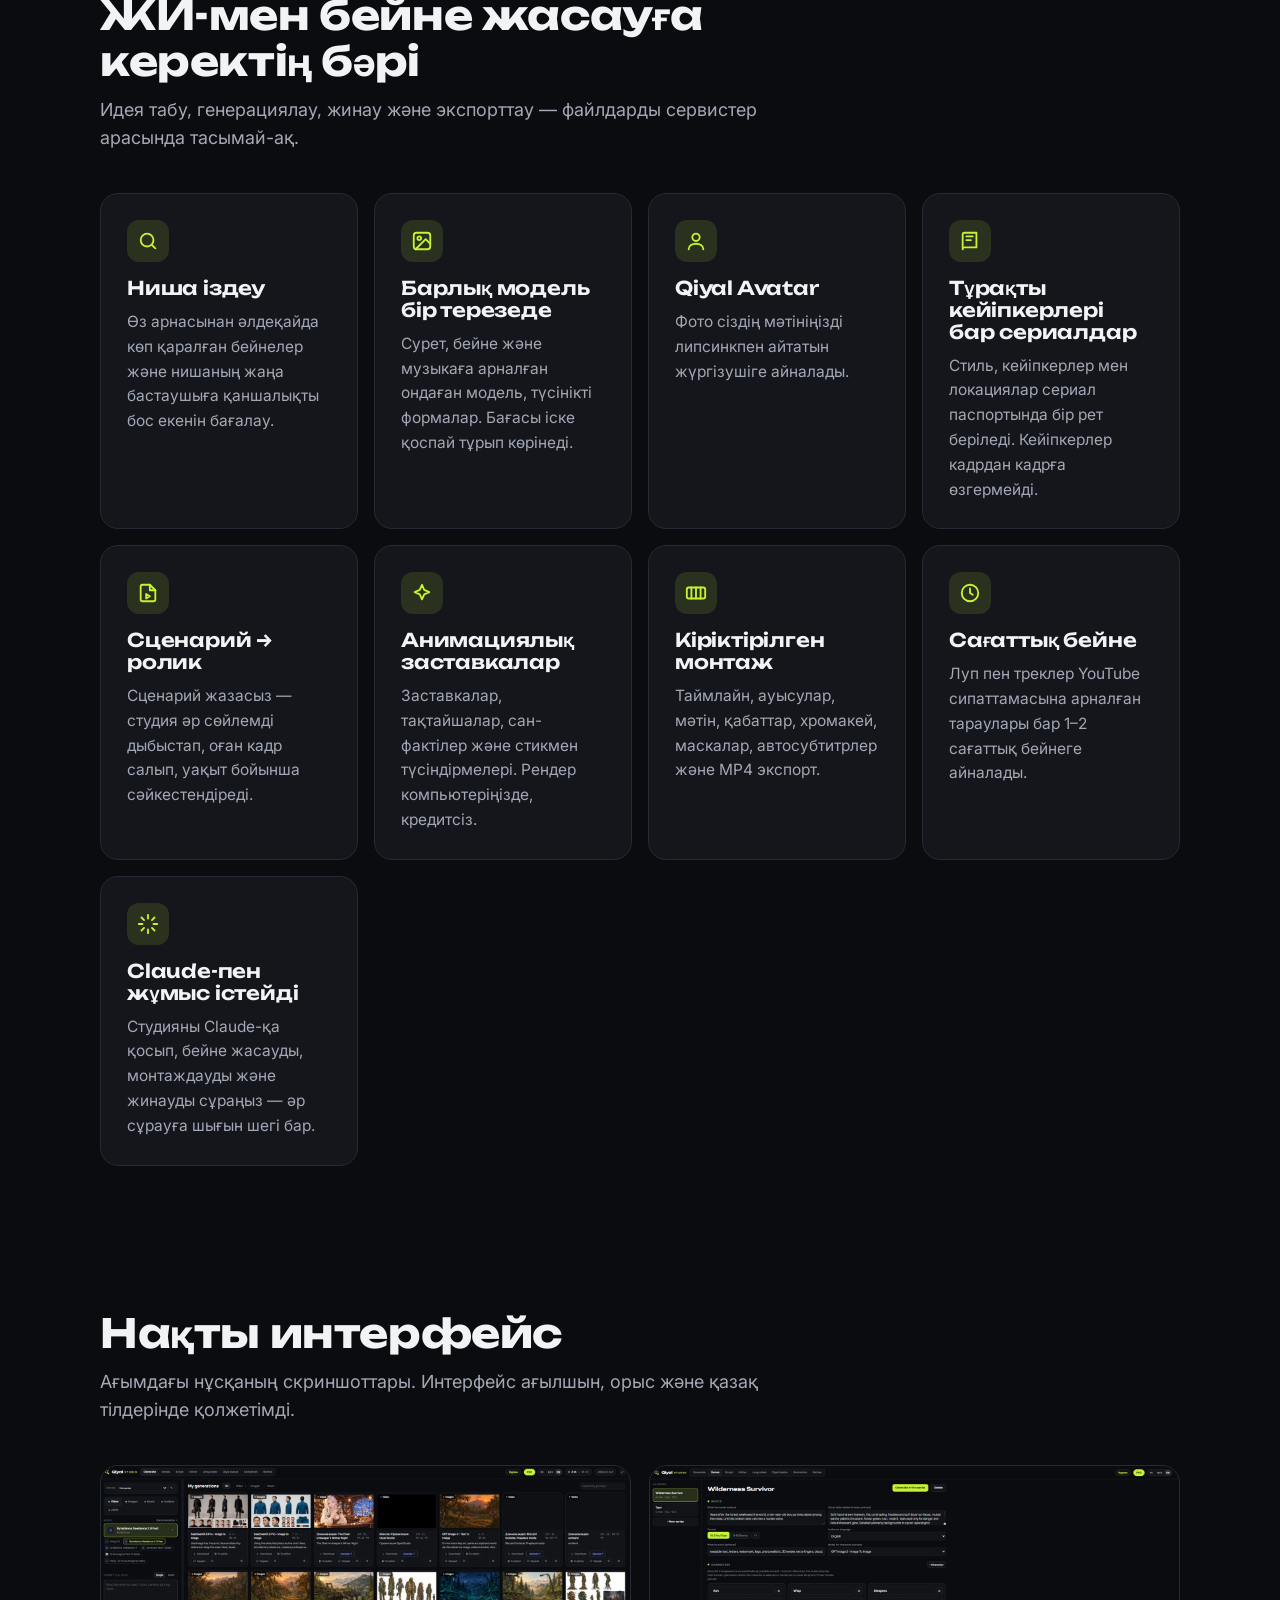
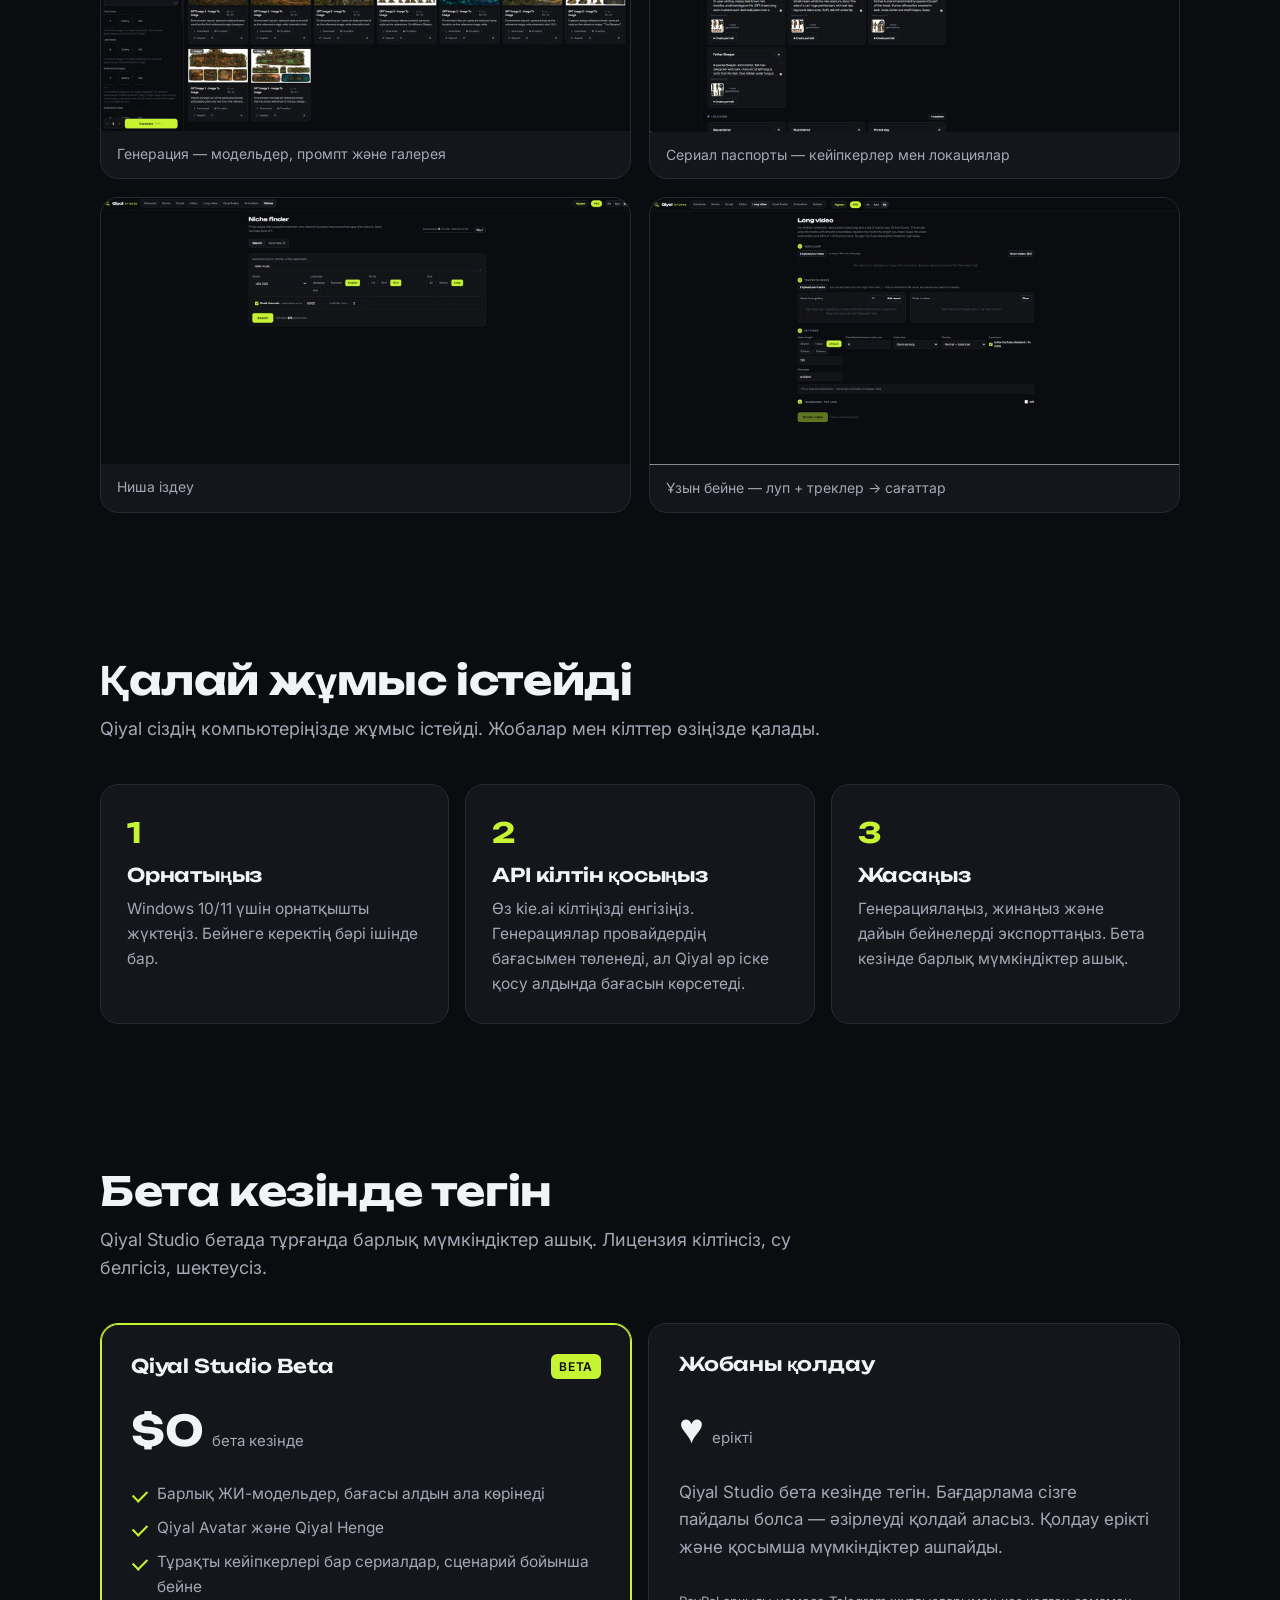
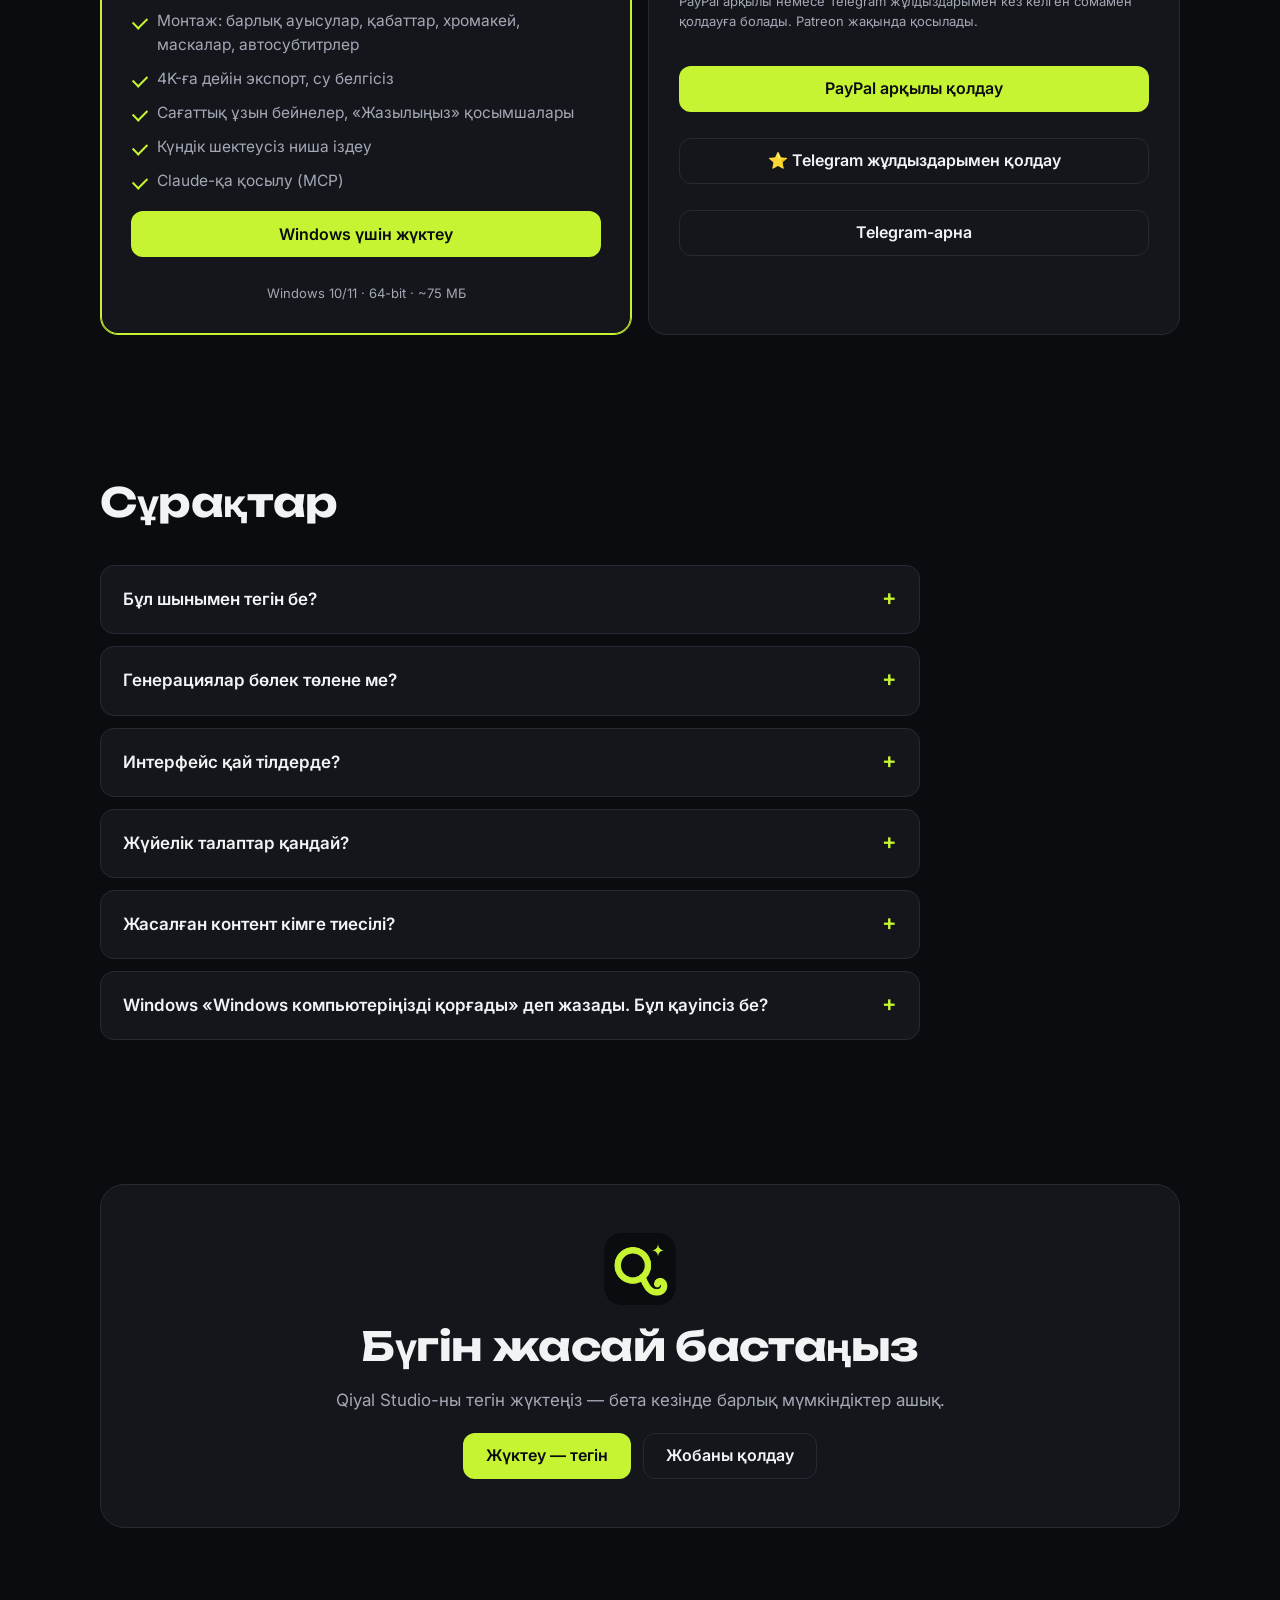
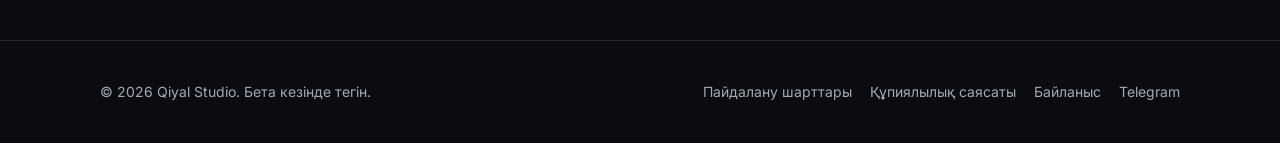
==== commit 5d67dfbd: "Support: Telegram Stars button (post t.me/qiyal_studio/13) Co-Authored-By: Claude Opus 5.5 <noreply@" ====
--- a/kk/index.html
+++ b/kk/index.html
@@ -49,7 +49,7 @@
  <div class="section-head"><h2>Бета кезінде тегін</h2><p>Qiyal Studio бетада тұрғанда барлық мүмкіндіктер ашық. Лицензия кілтінсіз, су белгісіз, шектеусіз.</p></div>
  <div class="plans" style="grid-template-columns:repeat(auto-fit,minmax(min(320px,100%),1fr))">
   <div class="plan featured"><div class="plan-top"><h3>Qiyal Studio Beta</h3><span class="tag">BETA</span></div><div class="price"><b>$0</b><span>бета кезінде</span></div><ul><li>Барлық ЖИ-модельдер, бағасы алдын ала көрінеді</li><li>Qiyal Avatar және Qiyal Henge</li><li>Тұрақты кейіпкерлері бар сериалдар, сценарий бойынша бейне</li><li>Монтаж: барлық ауысулар, қабаттар, хромакей, маскалар, автосубтитрлер</li><li>4K-ға дейін экспорт, су белгісіз</li><li>Сағаттық ұзын бейнелер, «Жазылыңыз» қосымшалары</li><li>Күндік шектеусіз ниша іздеу</li><li>Claude-қа қосылу (MCP)</li></ul><a class="btn btn-primary" id="download" href="https://github.com/zhnurken/qiyal-site/releases/latest/download/QiyalStudio-Setup.exe" download>Windows үшін жүктеу</a><p class="muted" style="font-size:13px;margin-top:8px;text-align:center">Windows 10/11 · 64-bit · ~75 МБ</p></div>
-  <div class="plan" id="support"><div class="plan-top"><h3>Жобаны қолдау</h3></div><div class="price"><b>♥</b><span>ерікті</span></div><p class="muted" style="margin:0 0 12px">Qiyal Studio бета кезінде тегін. Бағдарлама сізге пайдалы болса — әзірлеуді қолдай аласыз. Қолдау ерікті және қосымша мүмкіндіктер ашпайды.</p><p class="muted" style="font-size:13px;margin:0 0 16px">PayPal арқылы кез келген сомамен қолдауға болады. Patreon жақында қосылады.</p><a class="btn btn-primary" href="https://paypal.me/qiyalstudio" target="_blank" rel="noopener">PayPal арқылы қолдау</a><a class="btn btn-ghost" style="margin-top:8px" href="https://t.me/qiyal_studio">Telegram-арна</a></div>
+  <div class="plan" id="support"><div class="plan-top"><h3>Жобаны қолдау</h3></div><div class="price"><b>♥</b><span>ерікті</span></div><p class="muted" style="margin:0 0 12px">Qiyal Studio бета кезінде тегін. Бағдарлама сізге пайдалы болса — әзірлеуді қолдай аласыз. Қолдау ерікті және қосымша мүмкіндіктер ашпайды.</p><p class="muted" style="font-size:13px;margin:0 0 16px">PayPal арқылы немесе Telegram жұлдыздарымен кез келген сомамен қолдауға болады. Patreon жақында қосылады.</p><a class="btn btn-primary" href="https://paypal.me/qiyalstudio" target="_blank" rel="noopener">PayPal арқылы қолдау</a><a class="btn btn-ghost" style="margin-top:8px" href="https://t.me/qiyal_studio/13" target="_blank" rel="noopener">⭐ Telegram жұлдыздарымен қолдау</a><a class="btn btn-ghost" style="margin-top:8px" href="https://t.me/qiyal_studio">Telegram-арна</a></div>
  </div>
 </div></section>
 
